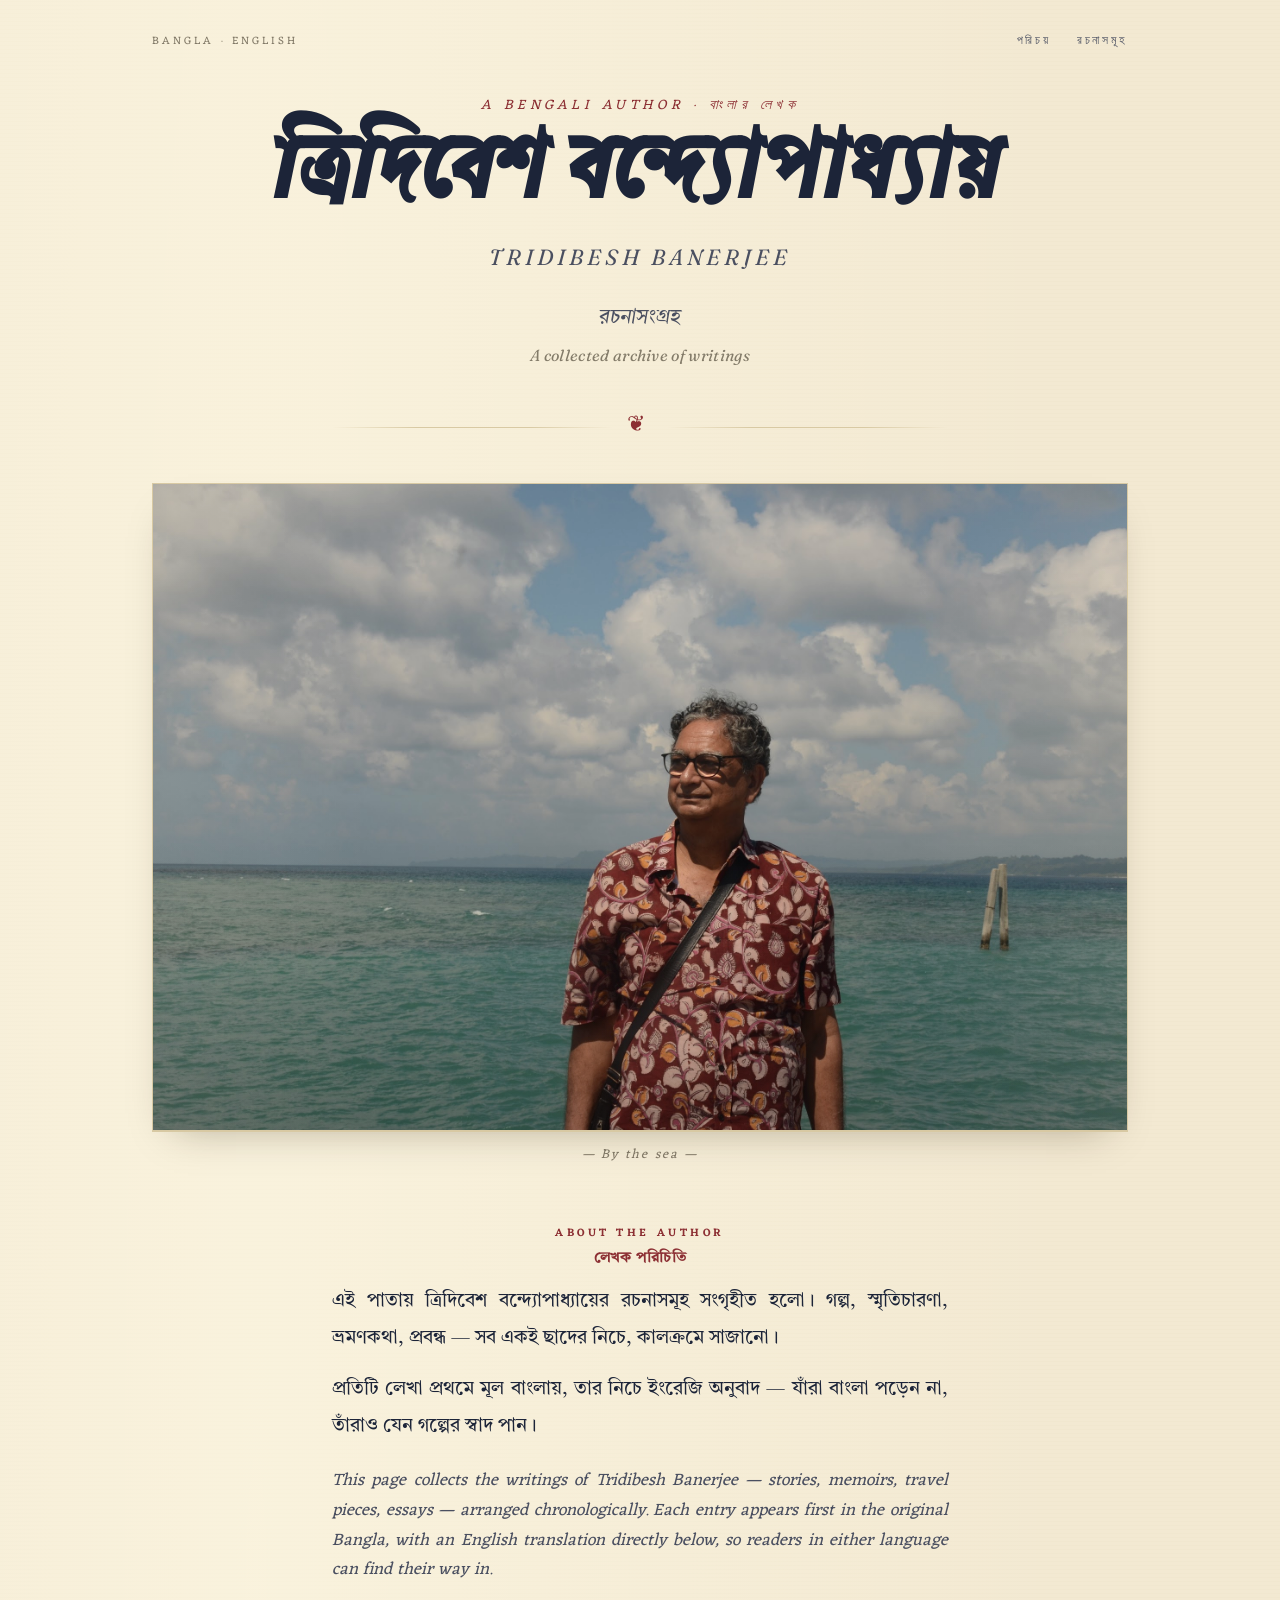
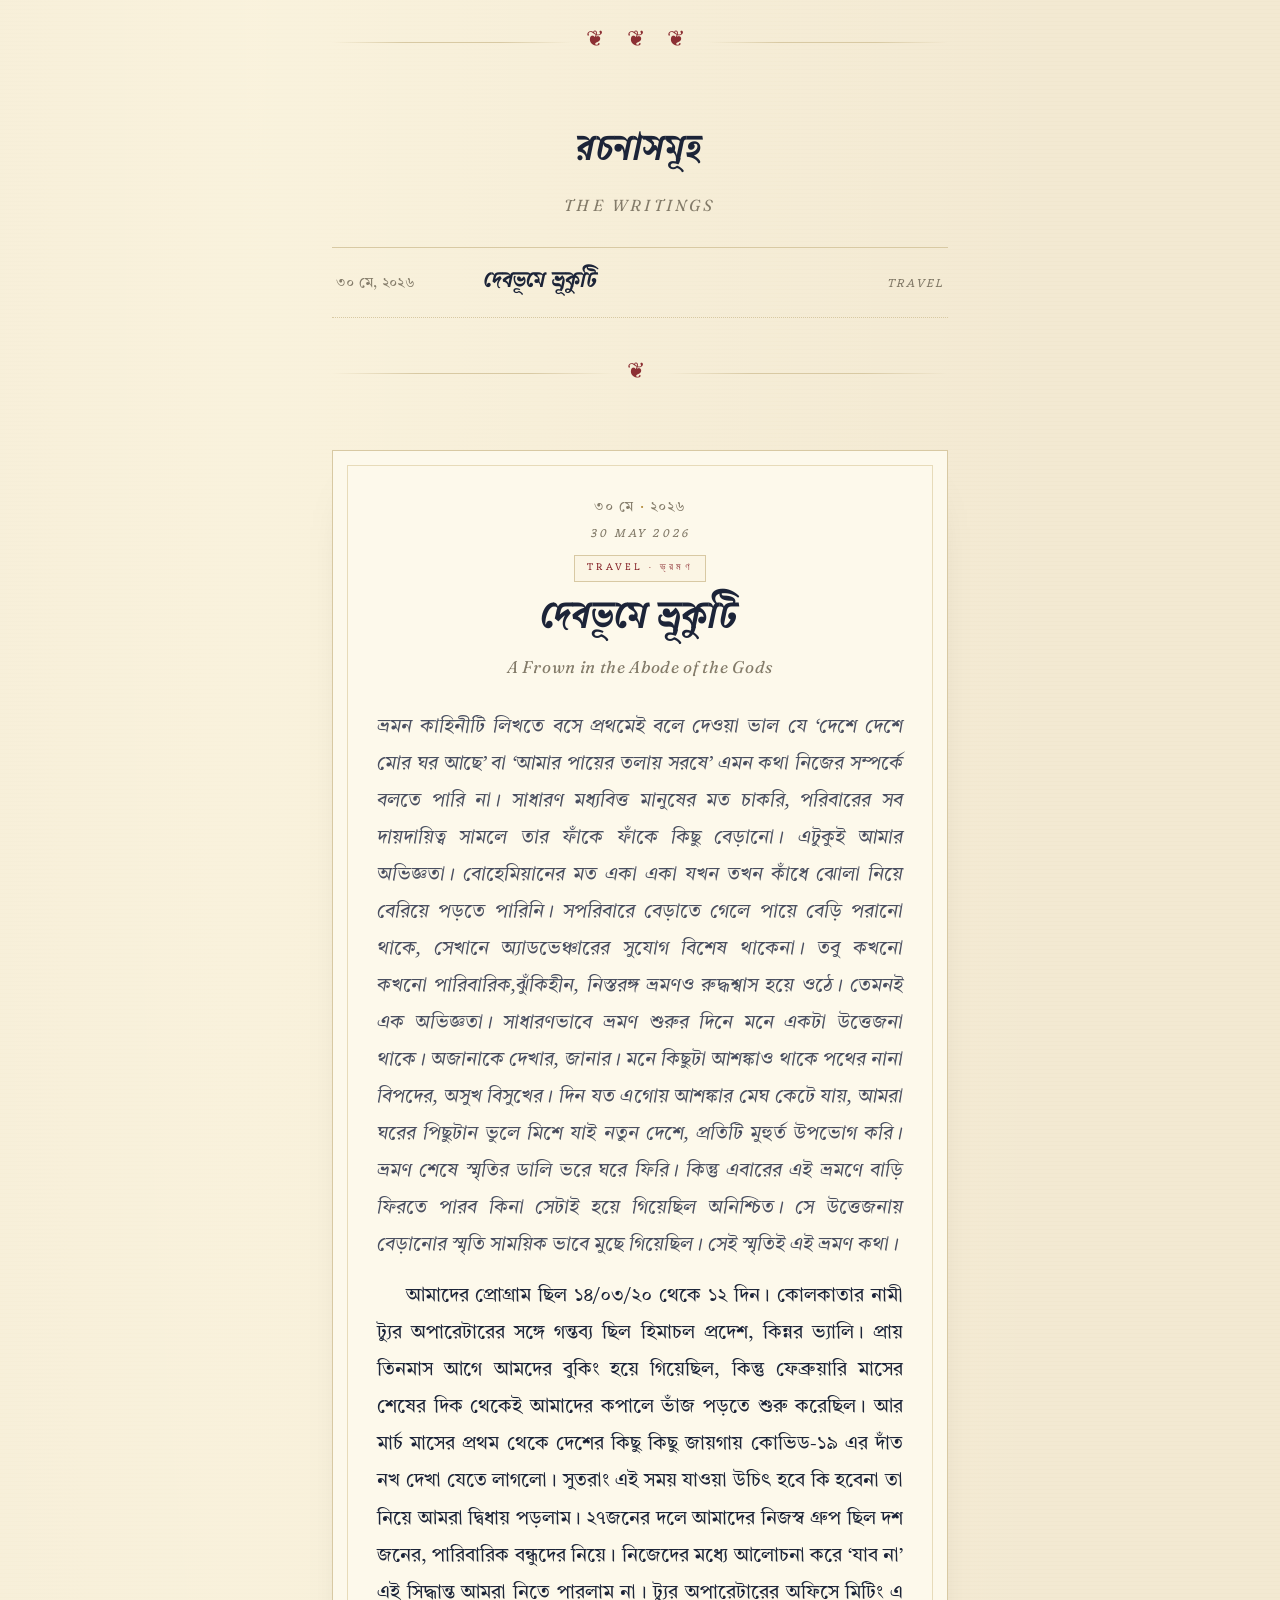
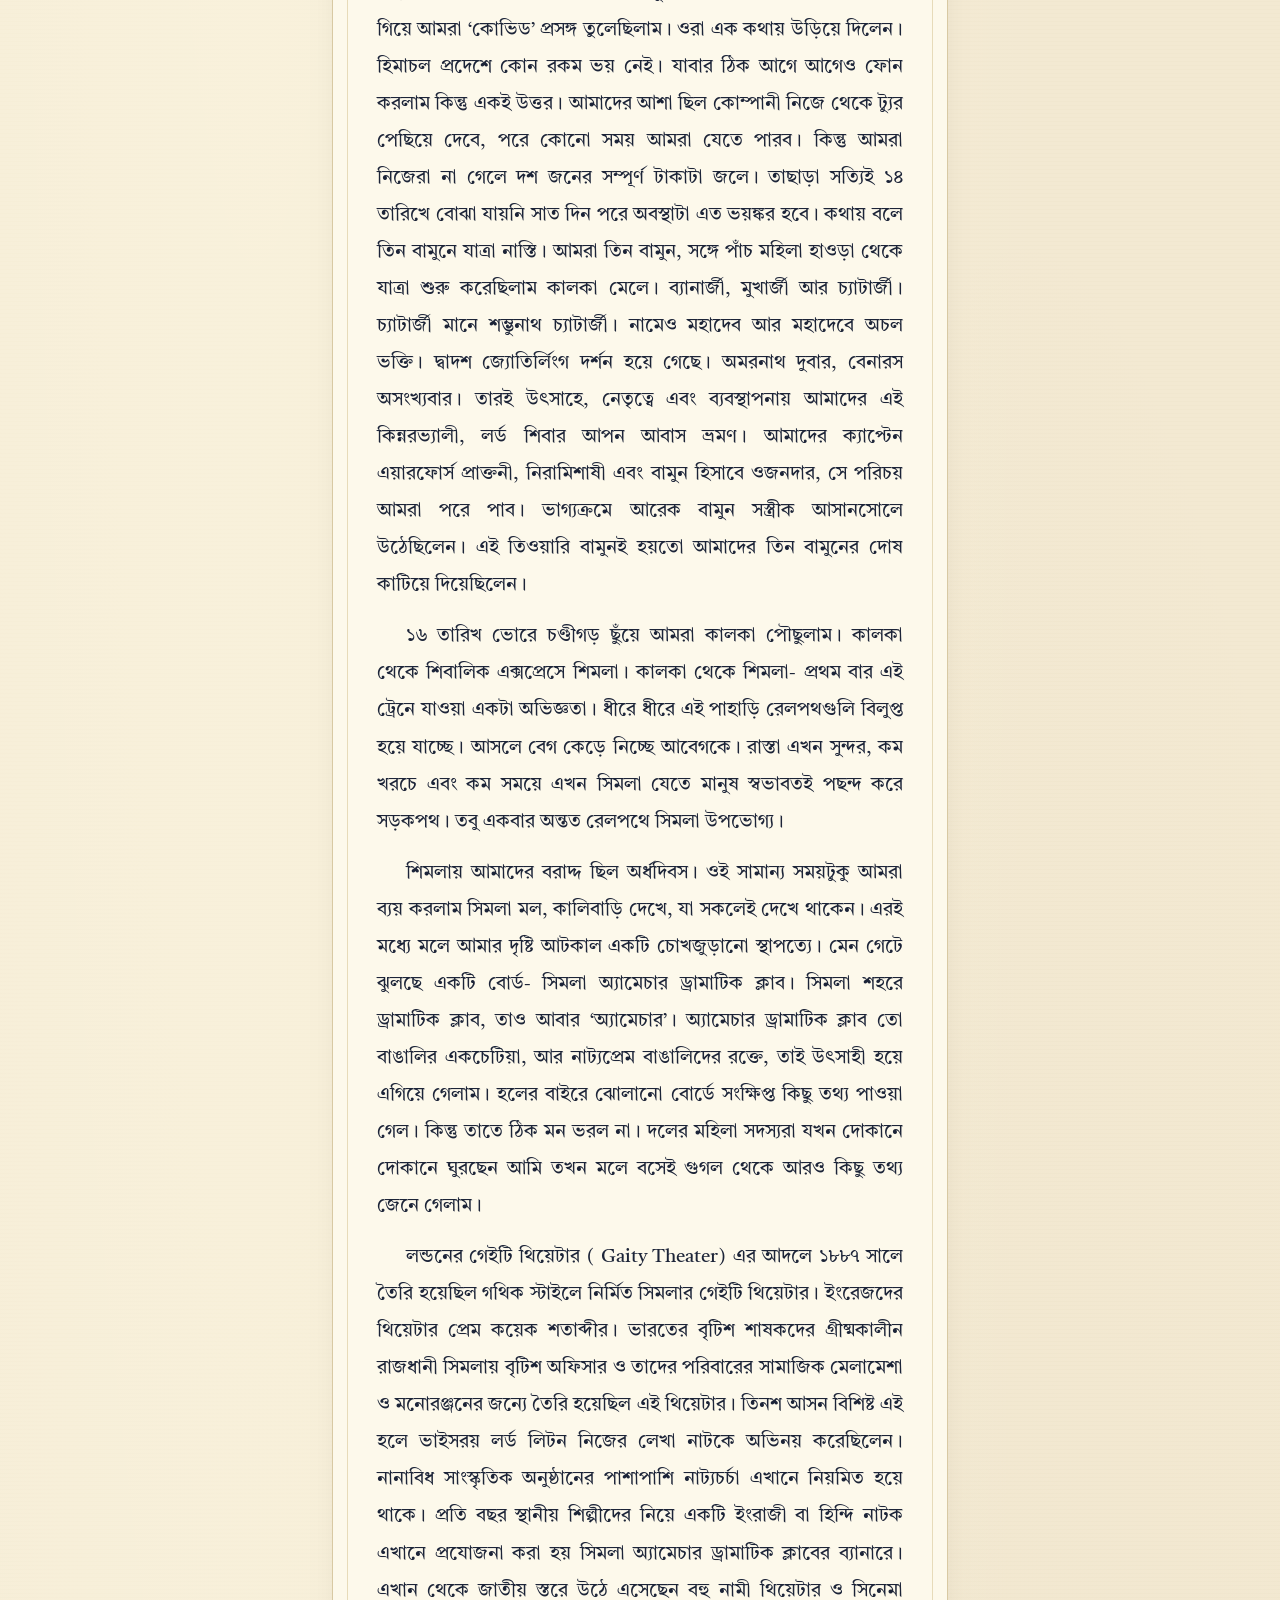
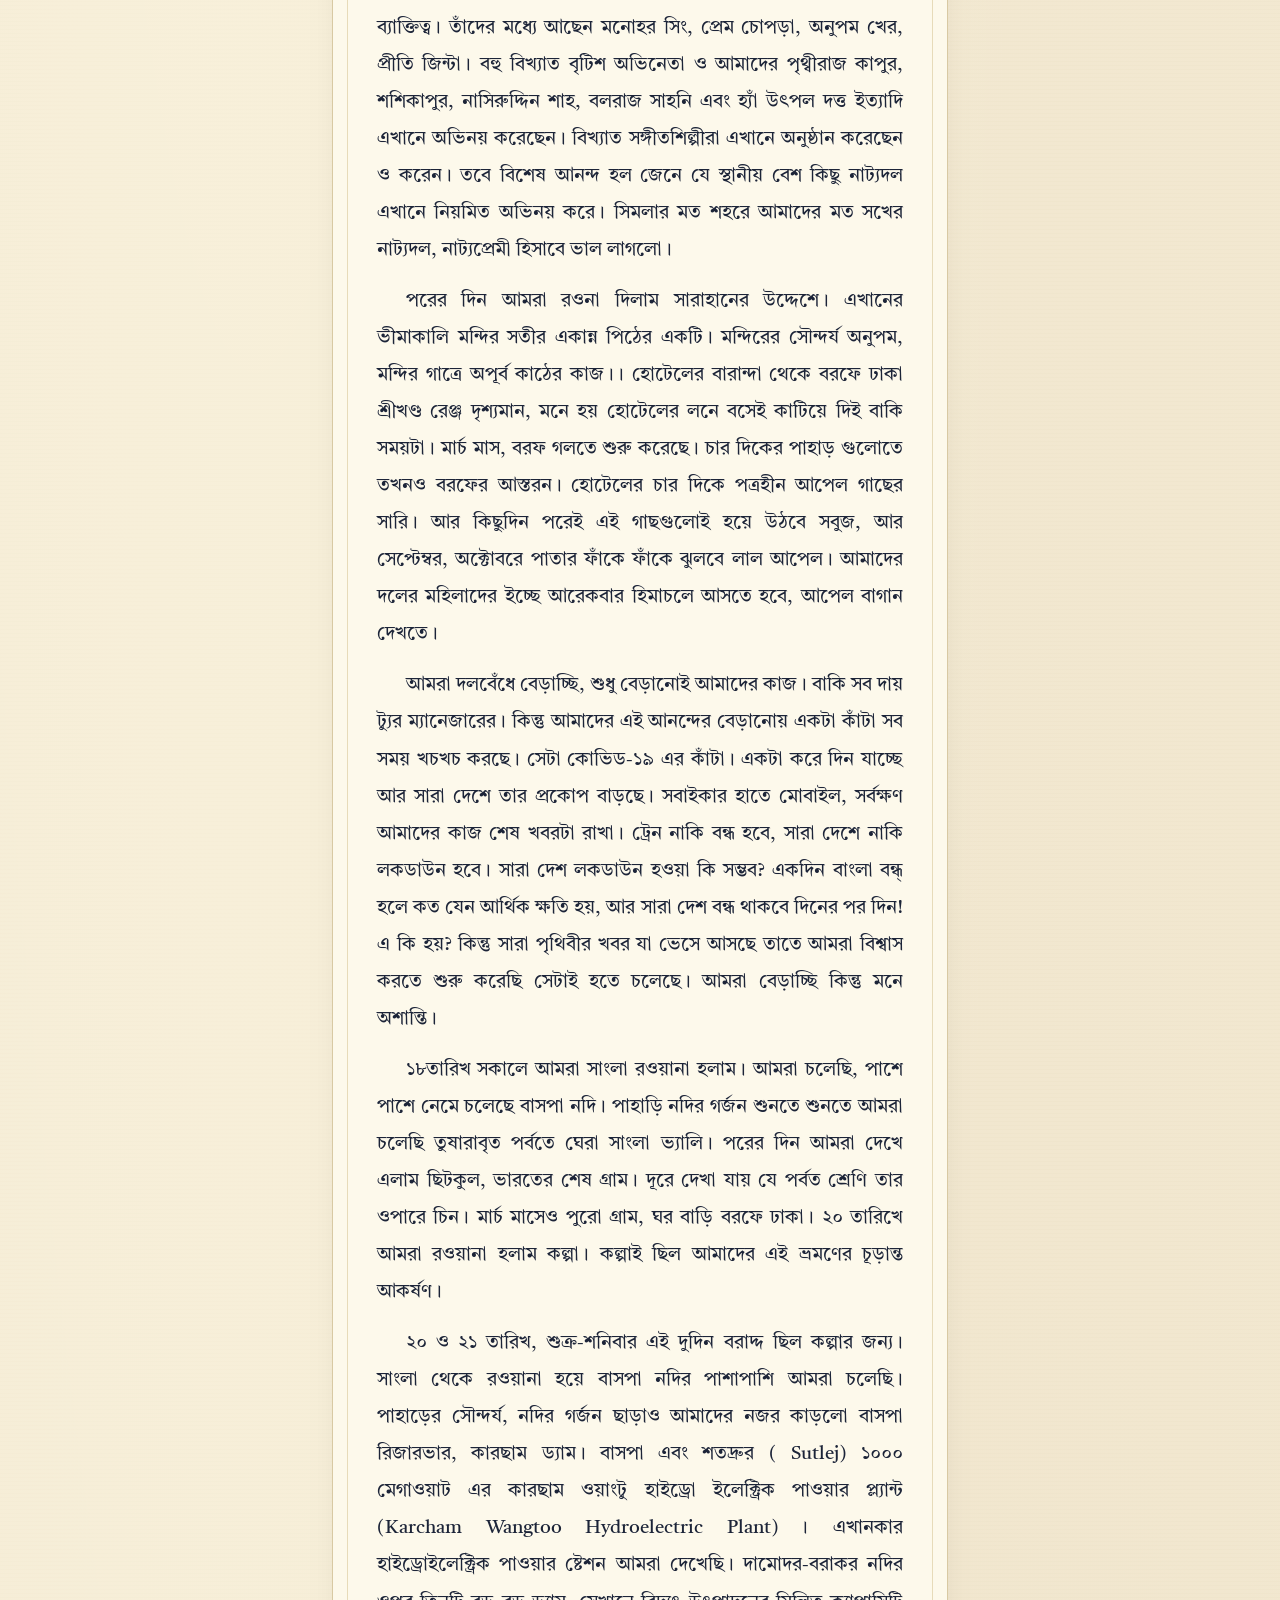
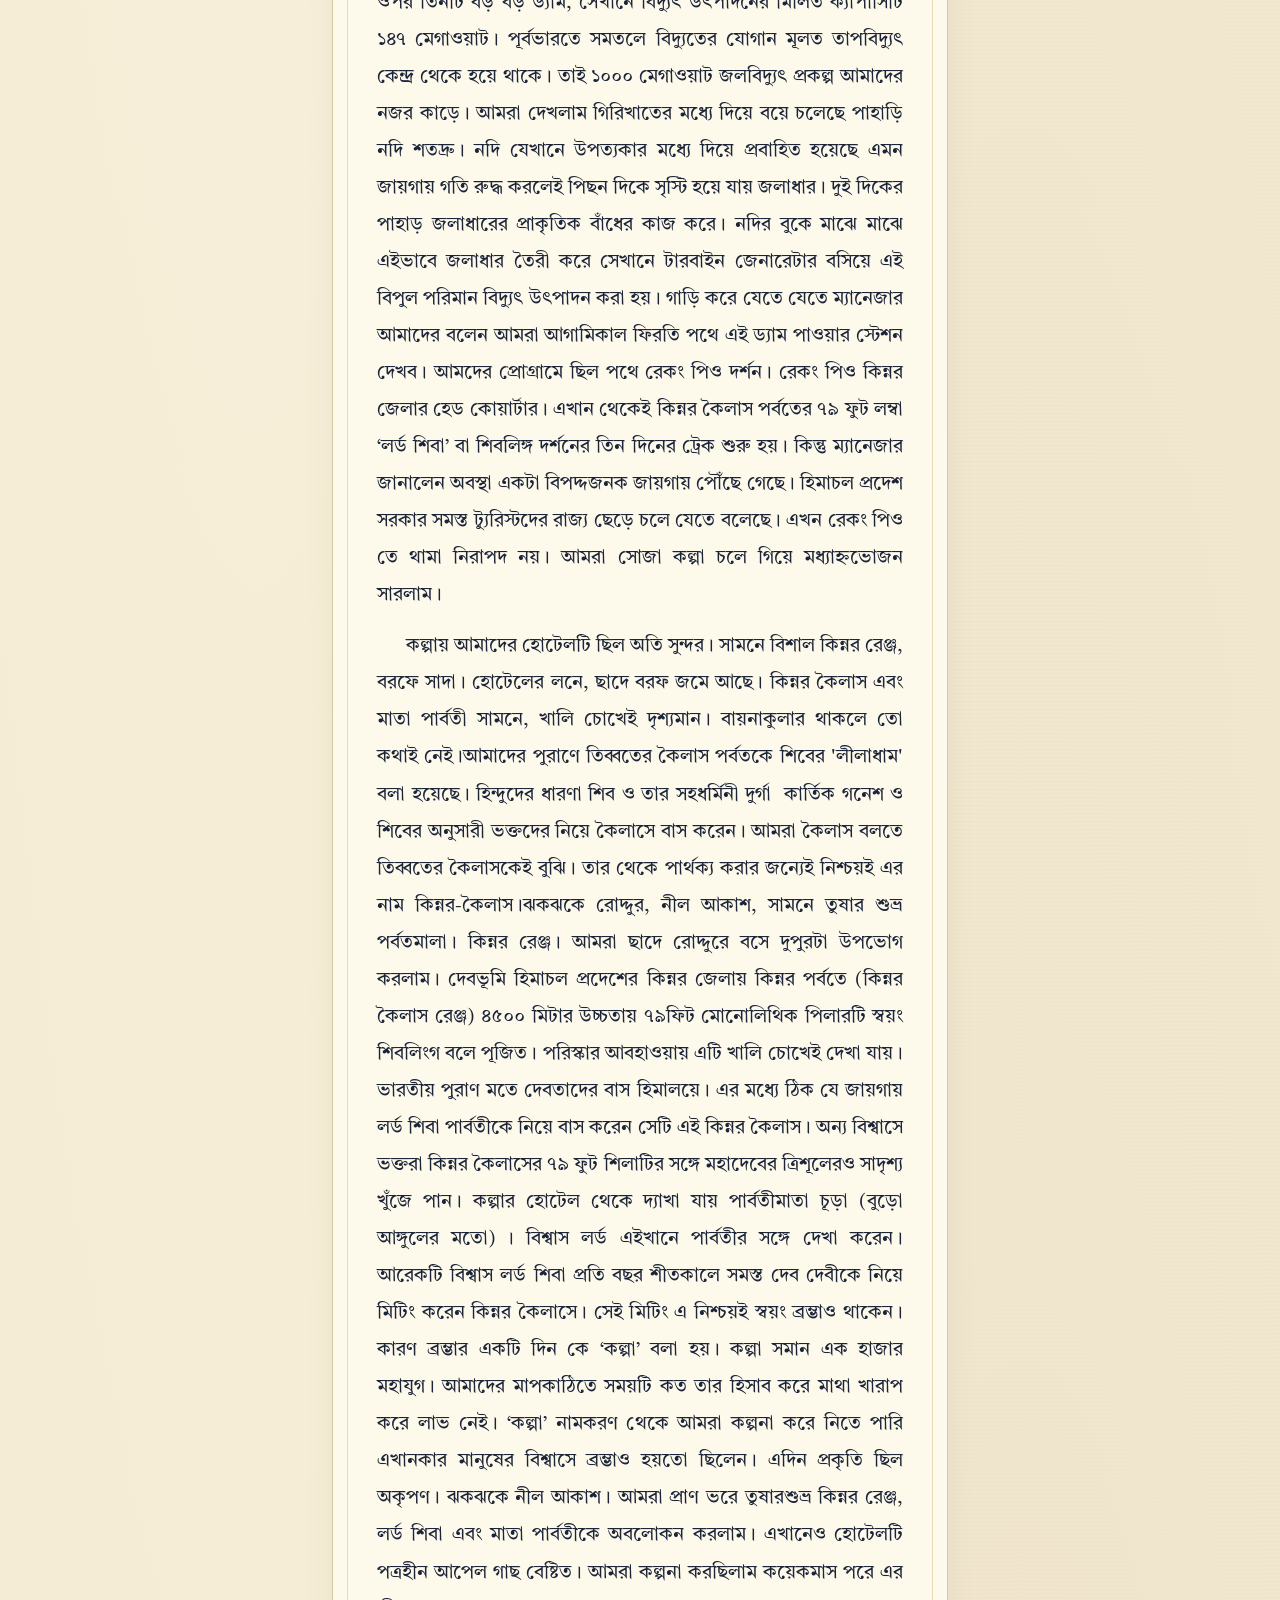
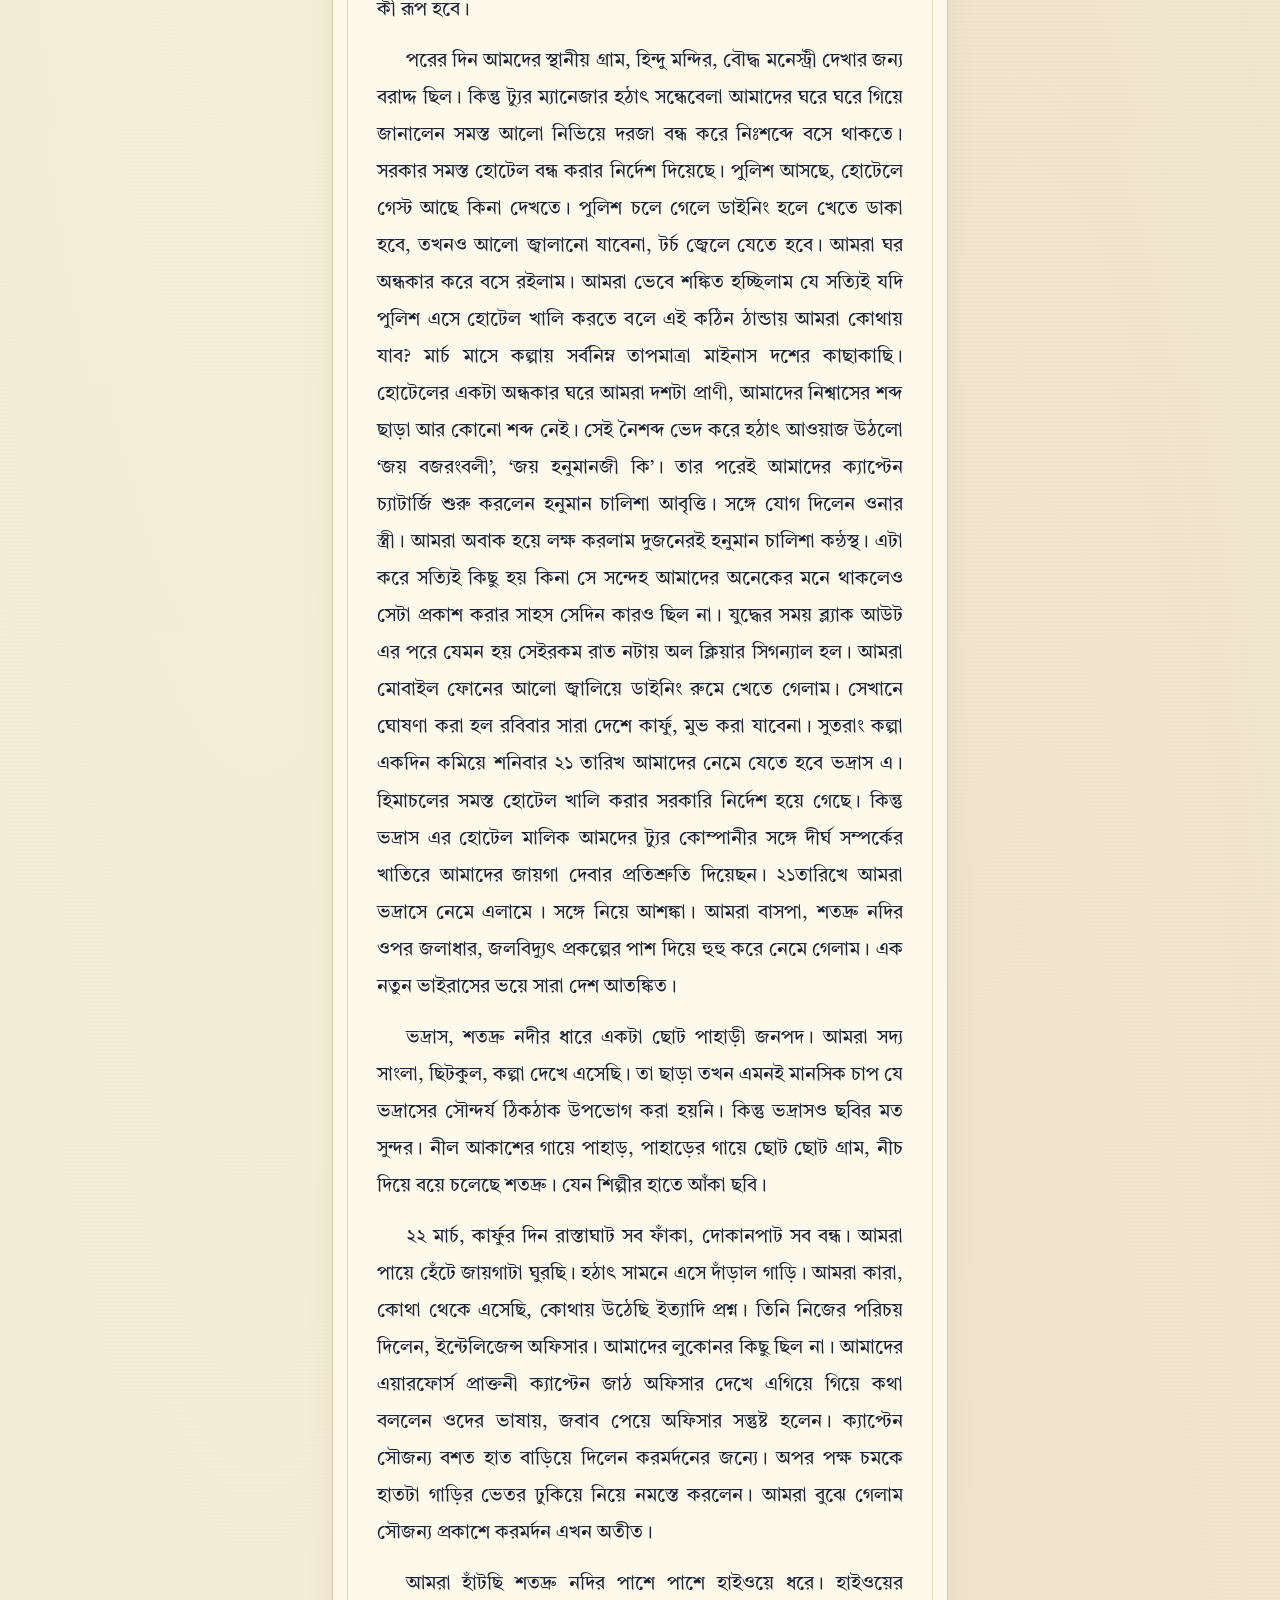
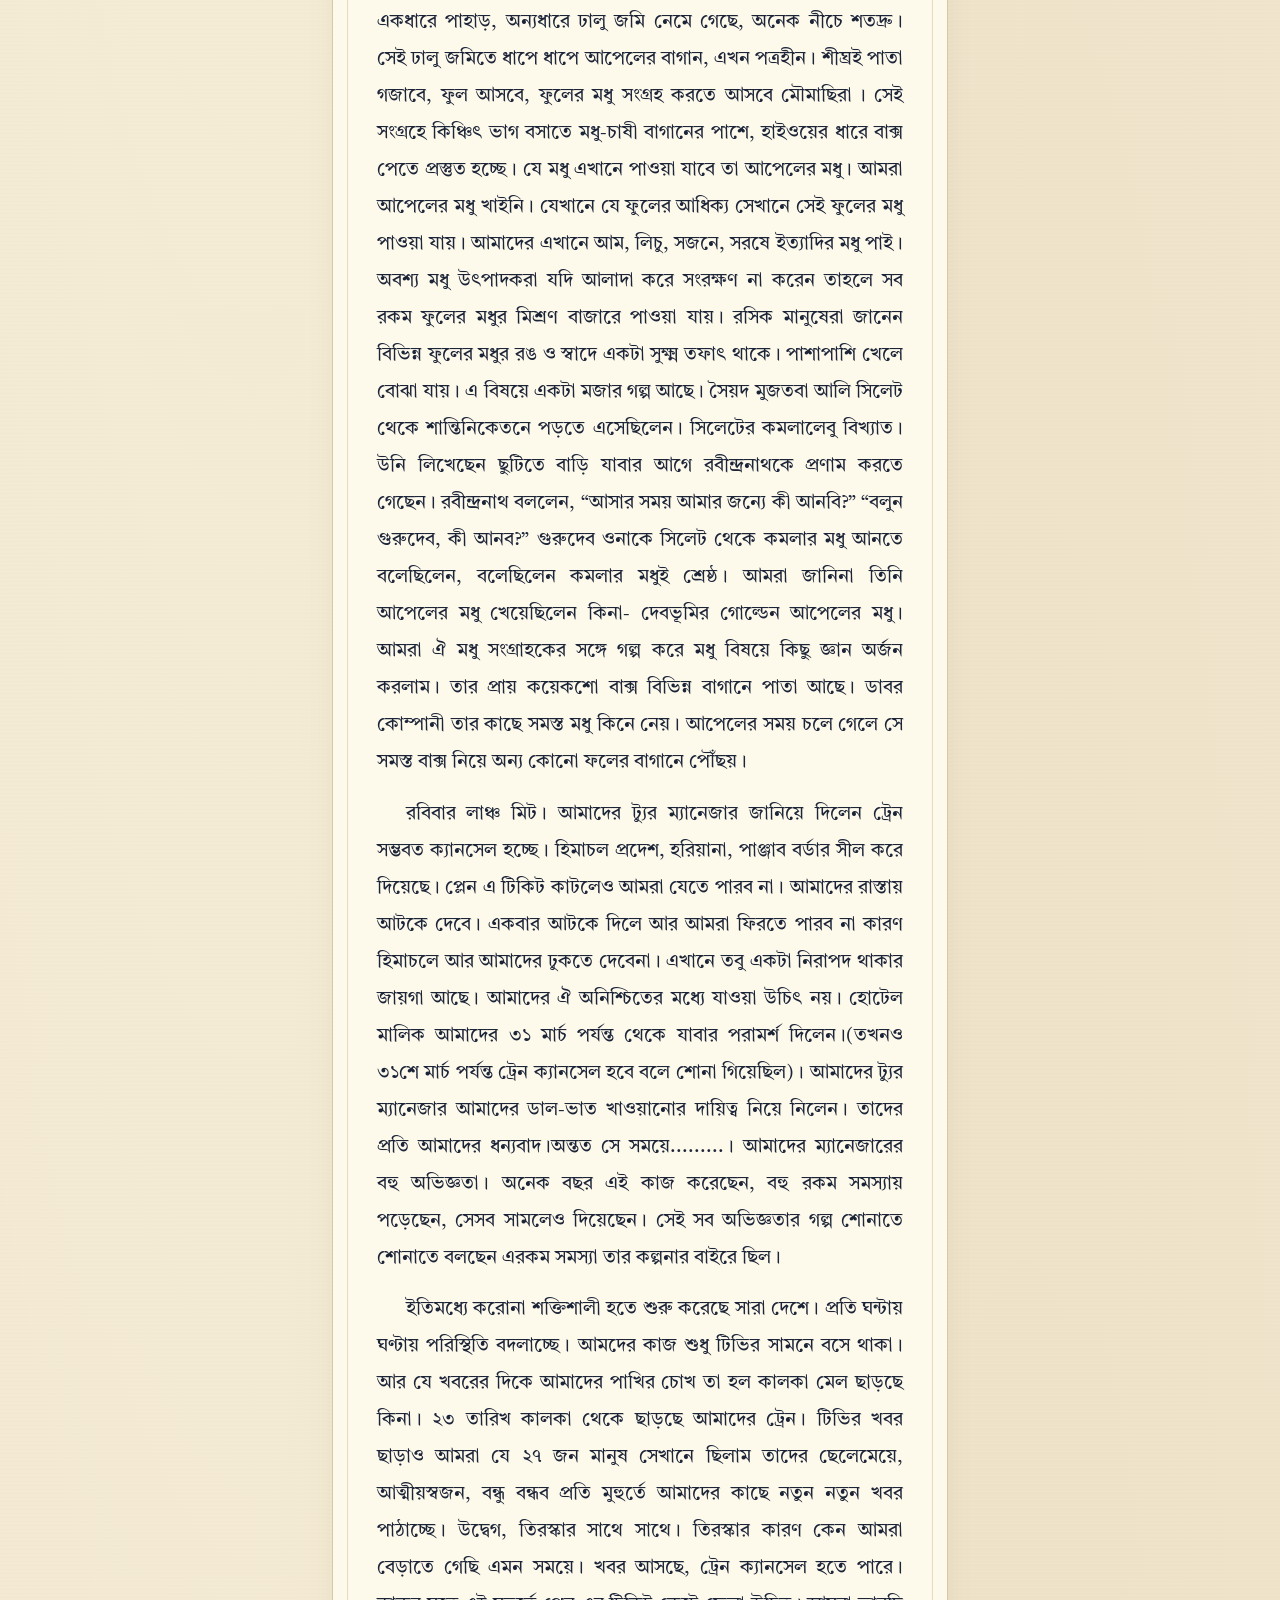
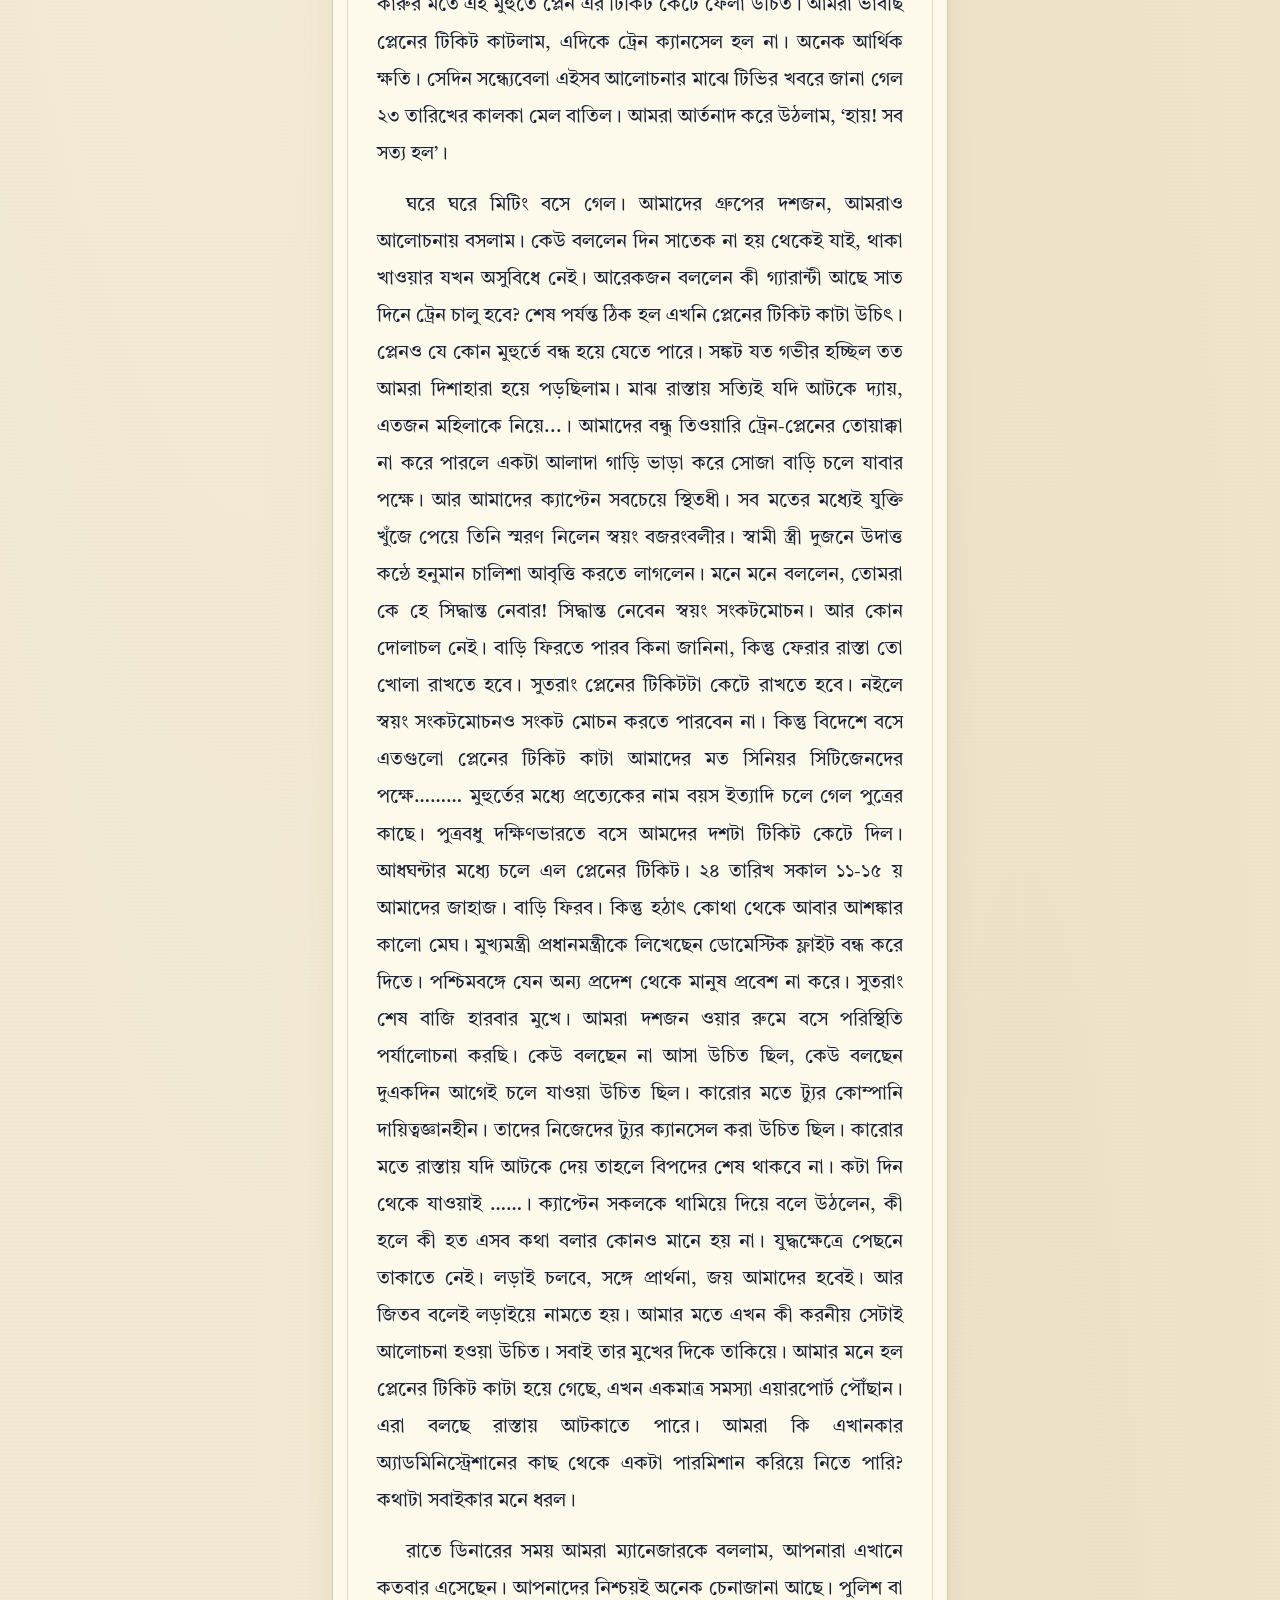
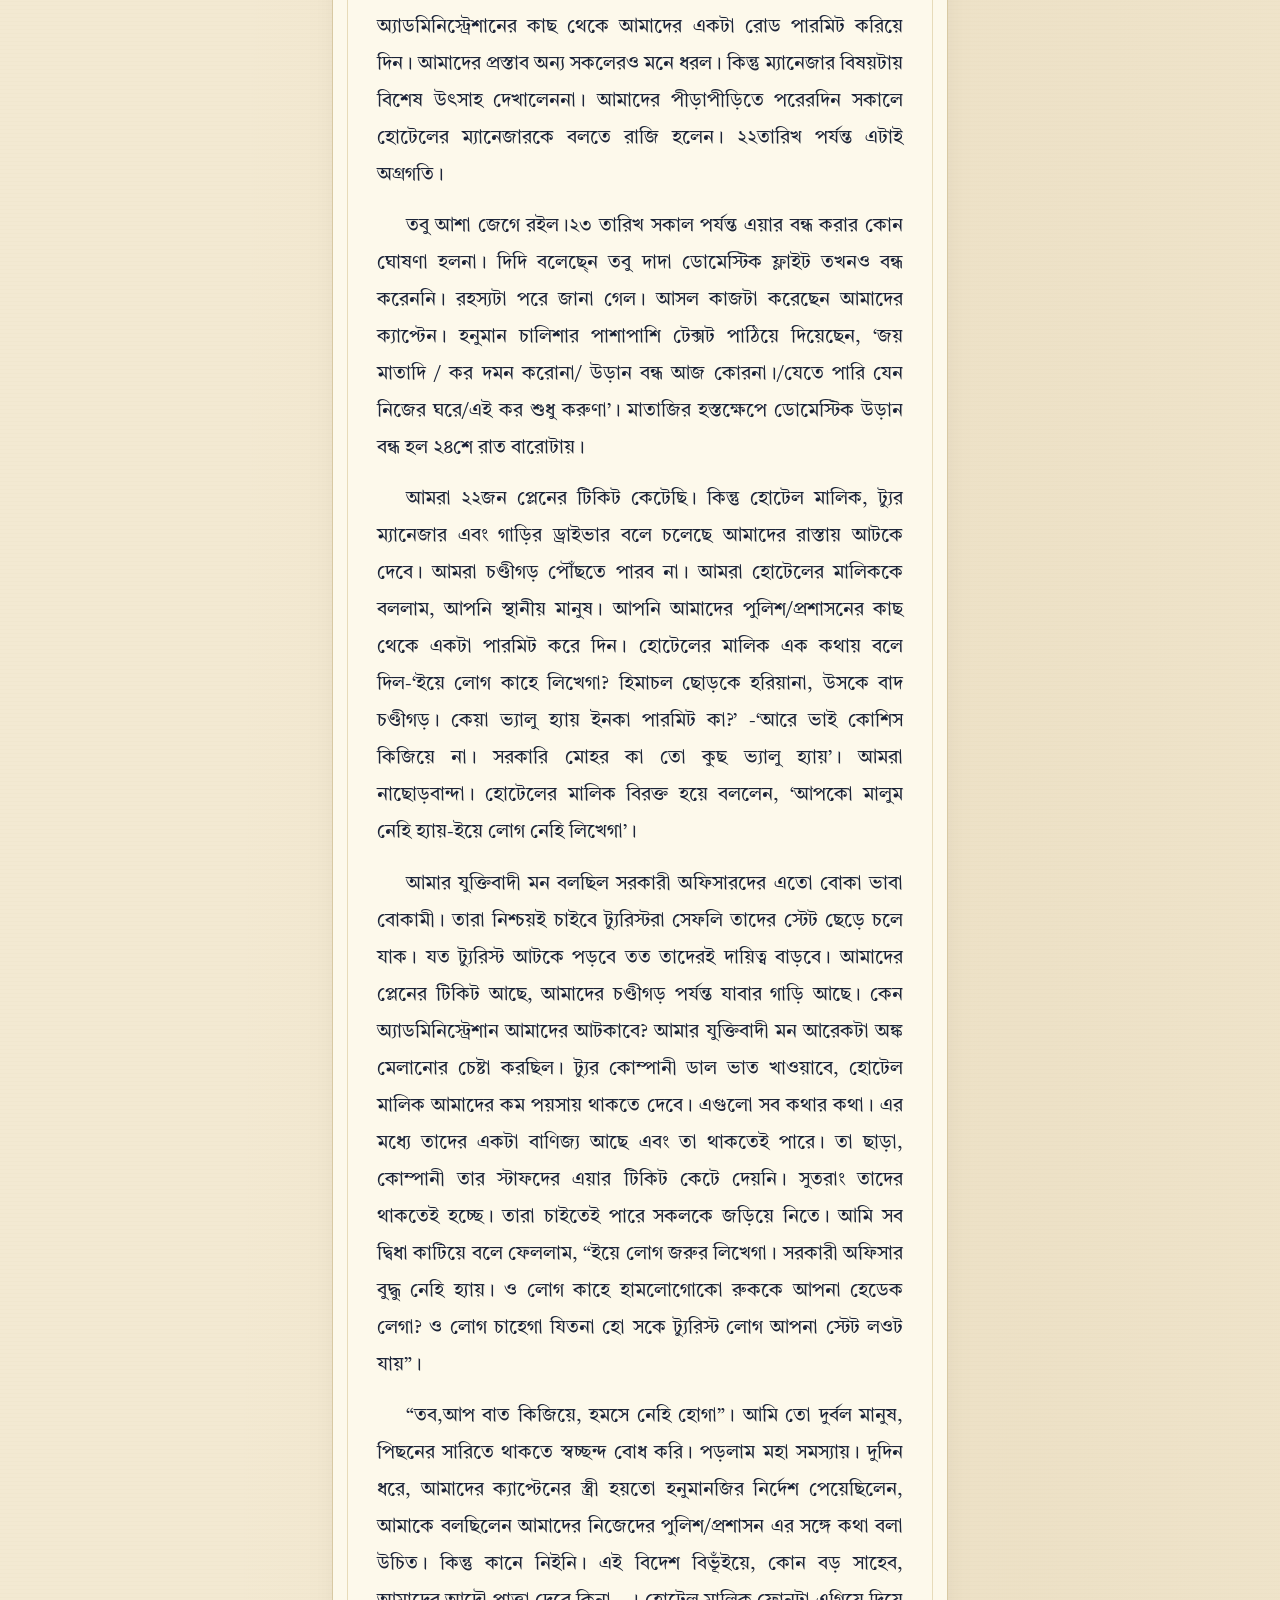
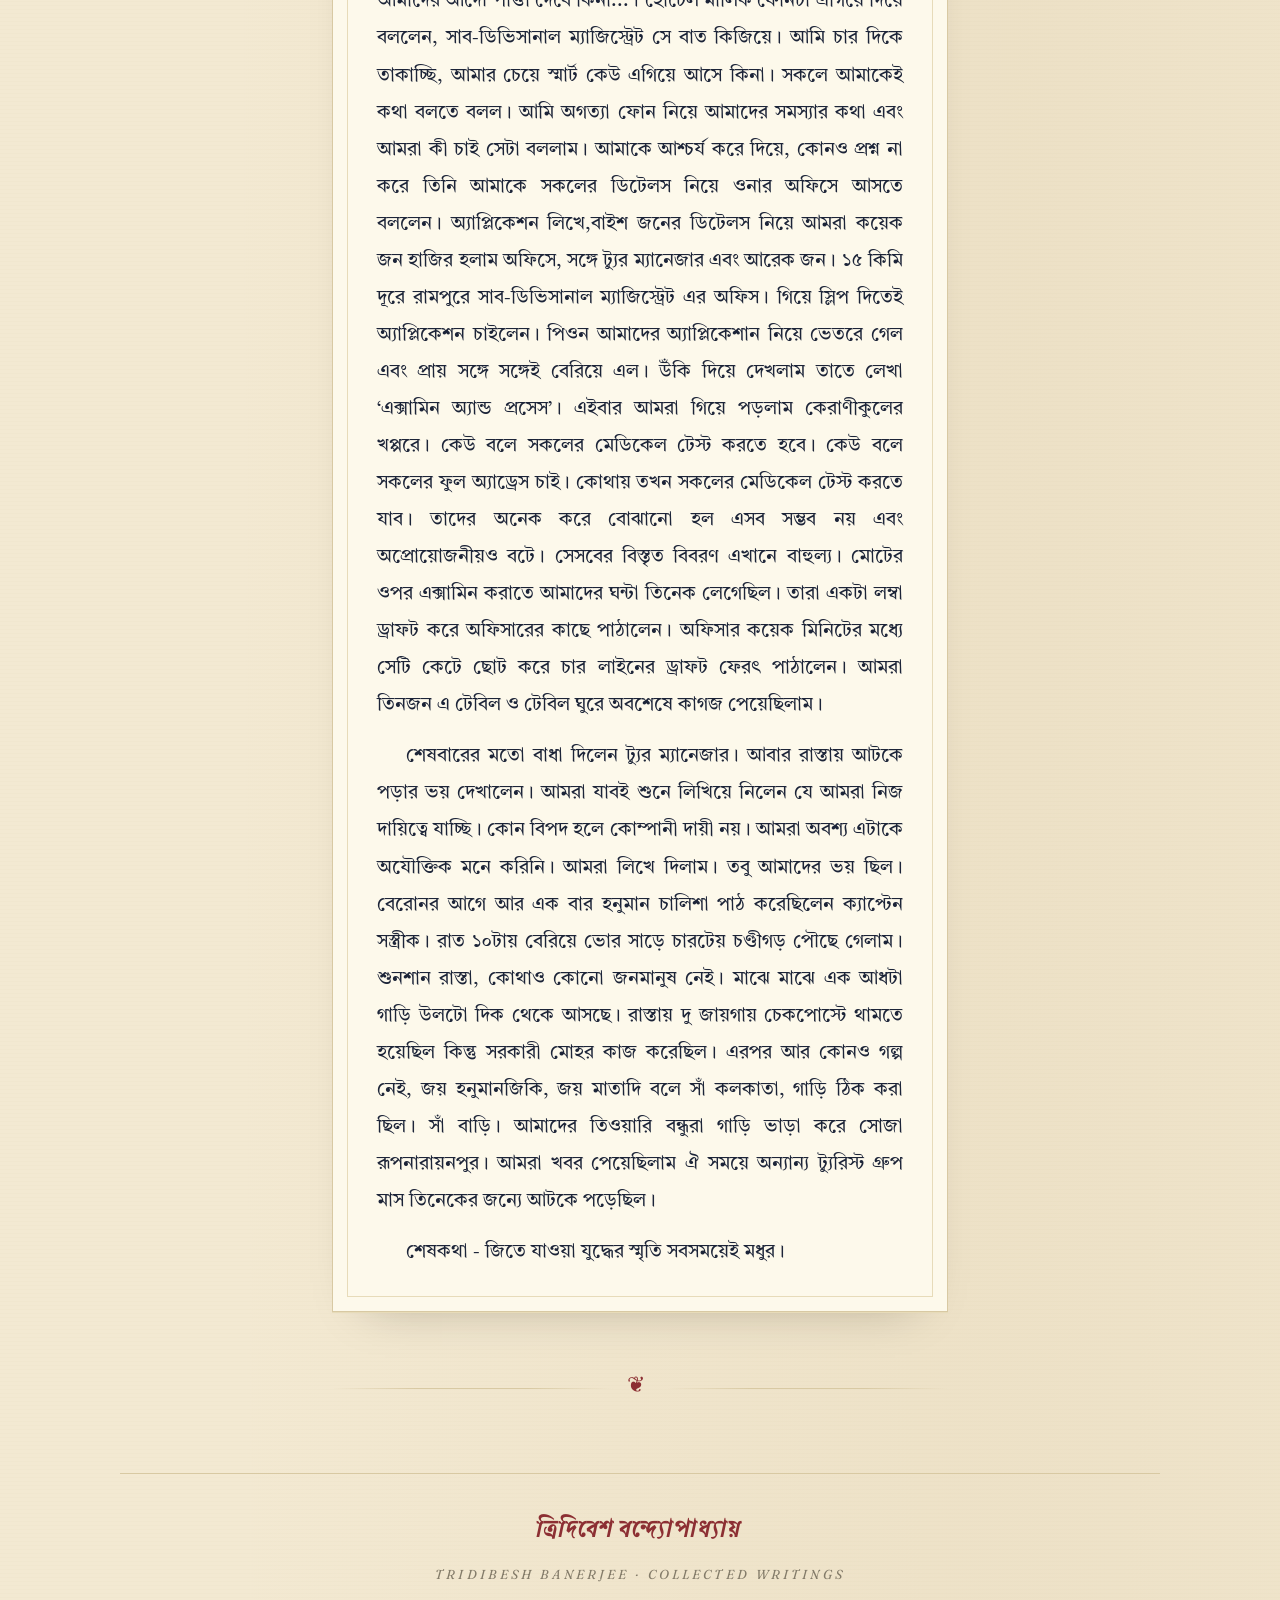
==== index.html @ 9870e6ba "Add Tridibesh Banerjee writings site with first travelogue দেবভূমে ভ্রূকুটি — a Kinnaur Valley trave" ====
<!DOCTYPE html>
<html lang="bn">
<head>
<meta charset="UTF-8">
<meta name="viewport" content="width=device-width, initial-scale=1.0">
<title>ত্রিদিবেশ বন্দ্যোপাধ্যায় · রচনাসংগ্রহ</title>
<meta name="description" content="ত্রিদিবেশ বন্দ্যোপাধ্যায়ের বাংলা রচনাসমূহের সংগ্রহশালা — গল্প, স্মৃতিচারণা, ভ্রমণকথা — মূল বাংলায়, সঙ্গে ইংরেজি অনুবাদ।">
<link rel="preconnect" href="https://fonts.googleapis.com">
<link rel="preconnect" href="https://fonts.gstatic.com" crossorigin>
<link href="https://fonts.googleapis.com/css2?family=Galada&family=Tiro+Bangla:ital@0;1&family=Eczar:wght@400;500;600;700&family=Fraunces:ital,opsz,wght@0,9..144,400;0,9..144,500;0,9..144,600;0,9..144,700;1,9..144,400&display=swap" rel="stylesheet">
<style>
  :root {
    --paper:        #f3e9d2;
    --paper-deep:   #ebdfc1;
    --paper-soft:   #fbf5e4;
    --card:         #fdf9eb;
    --ink:          #1c2438;
    --ink-soft:     #4a4f60;
    --ink-mute:     #837b69;
    --rule:         #d8c9a3;
    --rule-soft:    #e7dbb9;
    --terracotta:   #8c2f33;
    --terra-soft:   #a14246;
    --sea:          #3c6a72;
    --sea-soft:     #5b8b91;
    --gold:         #b18837;

    --bn-display: 'Galada', 'Tiro Bangla', 'Noto Serif Bengali', serif;
    --bn-body:    'Tiro Bangla', 'Noto Serif Bengali', 'Hind Siliguri', serif;
    --en-display: 'Fraunces', 'Eczar', Georgia, serif;
    --en-body:    'Eczar', 'Fraunces', Georgia, serif;

    --measure: 680px;
    --wide:    1040px;
  }

  *, *::before, *::after { box-sizing: border-box; margin: 0; padding: 0; }
  html { scroll-behavior: smooth; }
  body {
    font-family: var(--bn-body);
    color: var(--ink);
    background-color: var(--paper);
    background-image:
      radial-gradient(ellipse at 20% 10%, rgba(255,250,230,0.55), transparent 55%),
      radial-gradient(ellipse at 80% 90%, rgba(180,150,90,0.10), transparent 55%),
      repeating-linear-gradient(0deg, rgba(120,90,40,0.014) 0 1px, transparent 1px 4px);
    line-height: 1.85;
    font-size: 19px;
    -webkit-font-smoothing: antialiased;
    text-rendering: optimizeLegibility;
  }

  a {
    color: var(--terracotta);
    text-decoration: none;
    border-bottom: 1px solid rgba(140,47,51,0.3);
    transition: color .15s ease, border-color .15s ease;
  }
  a:hover { color: var(--terra-soft); border-bottom-color: var(--terra-soft); }

  /* ───────── Top Bar ───────── */
  .topbar {
    max-width: var(--wide);
    margin: 0 auto;
    padding: 22px 32px 0;
    display: flex;
    justify-content: space-between;
    align-items: baseline;
    gap: 24px;
  }
  .topbar .colophon-mark {
    font-family: var(--en-body);
    font-size: 11px;
    letter-spacing: 0.28em;
    text-transform: uppercase;
    color: var(--ink-mute);
  }
  .topbar nav a {
    font-family: var(--en-body);
    font-size: 12px;
    letter-spacing: 0.22em;
    text-transform: uppercase;
    color: var(--ink-soft);
    border-bottom: none;
    margin-left: 22px;
  }
  .topbar nav a:hover { color: var(--terracotta); }

  /* ───────── Masthead ───────── */
  .masthead {
    max-width: var(--wide);
    margin: 36px auto 0;
    padding: 0 32px;
    text-align: center;
  }
  .masthead .pre-name {
    font-family: var(--en-body);
    font-style: italic;
    font-size: 14px;
    letter-spacing: 0.32em;
    text-transform: uppercase;
    color: var(--terracotta);
    margin-bottom: 14px;
  }
  .name-bn {
    font-family: var(--bn-display);
    font-size: clamp(46px, 7vw, 88px);
    color: var(--ink);
    line-height: 1.05;
    letter-spacing: 0.005em;
  }
  .name-en {
    font-family: var(--en-display);
    font-weight: 400;
    font-style: italic;
    font-size: clamp(18px, 2vw, 22px);
    color: var(--ink-soft);
    margin-top: 12px;
    letter-spacing: 0.18em;
    text-transform: uppercase;
  }
  .tagline {
    margin-top: 22px;
    font-family: var(--bn-body);
    font-style: italic;
    font-size: 20px;
    color: var(--ink-soft);
  }
  .tagline .en {
    display: block;
    margin-top: 4px;
    font-family: var(--en-display);
    font-style: italic;
    font-size: 16px;
    color: var(--ink-mute);
    letter-spacing: 0.02em;
  }

  /* ───────── Decorative rule ───────── */
  .flourish {
    display: flex;
    align-items: center;
    justify-content: center;
    max-width: var(--measure);
    margin: 36px auto;
    padding: 0 32px;
    gap: 14px;
    color: var(--gold);
  }
  .flourish::before, .flourish::after {
    content: "";
    flex: 1;
    height: 1px;
    background: linear-gradient(to right, transparent, var(--rule) 30%, var(--rule) 70%, transparent);
  }
  .flourish .glyph {
    font-family: var(--bn-display);
    color: var(--terracotta);
    font-size: 22px;
    transform: translateY(-1px);
    letter-spacing: 0.4em;
  }

  /* ───────── Portrait Banner ───────── */
  .portrait {
    max-width: var(--wide);
    margin: 28px auto 0;
    padding: 0 32px;
  }
  .portrait-frame {
    position: relative;
    overflow: hidden;
    border: 1px solid var(--rule);
    box-shadow:
      0 1px 0 var(--rule),
      0 18px 40px -22px rgba(40, 30, 10, 0.35);
  }
  .portrait-frame img {
    display: block;
    width: 100%;
    height: auto;
    filter: saturate(0.92) contrast(1.02);
  }
  .portrait-frame::after {
    content: "";
    position: absolute; inset: 0;
    pointer-events: none;
    background:
      linear-gradient(to bottom, rgba(20,20,30,0) 55%, rgba(20,20,30,0.18) 100%),
      linear-gradient(to right, rgba(243,233,210,0.12), transparent 22%, transparent 78%, rgba(243,233,210,0.12));
  }
  .portrait-caption {
    font-family: var(--en-body);
    font-style: italic;
    font-size: 13px;
    letter-spacing: 0.16em;
    color: var(--ink-mute);
    text-align: center;
    margin-top: 12px;
  }

  /* ───────── About ───────── */
  .about {
    max-width: var(--measure);
    margin: 56px auto 0;
    padding: 0 32px;
  }
  .section-label {
    display: block;
    text-align: center;
    font-family: var(--en-body);
    font-size: 11px;
    font-weight: 600;
    letter-spacing: 0.32em;
    text-transform: uppercase;
    color: var(--terracotta);
    margin-bottom: 10px;
  }
  .section-label .bn {
    font-family: var(--bn-body);
    text-transform: none;
    letter-spacing: 0.04em;
    font-size: 15px;
    color: var(--terracotta);
    display: block;
    margin-top: 2px;
  }
  .about-text {
    text-align: justify;
    hyphens: auto;
    -webkit-hyphens: auto;
    font-family: var(--bn-body);
    font-size: 19px;
    line-height: 1.95;
    color: var(--ink);
  }
  .about-text p + p { margin-top: 14px; }
  .about-text-en {
    margin-top: 22px;
    text-align: justify;
    font-family: var(--en-body);
    font-size: 17px;
    line-height: 1.75;
    color: var(--ink-soft);
    font-style: italic;
  }

  /* ───────── Archive index ───────── */
  .archive-index {
    max-width: var(--measure);
    margin: 56px auto 0;
    padding: 0 32px;
  }
  .archive-index h2 {
    font-family: var(--bn-display);
    font-weight: 400;
    font-size: 36px;
    color: var(--ink);
    text-align: center;
    margin-bottom: 6px;
  }
  .archive-index .h2-en {
    text-align: center;
    font-family: var(--en-display);
    font-style: italic;
    font-size: 16px;
    letter-spacing: 0.2em;
    text-transform: uppercase;
    color: var(--ink-mute);
    margin-bottom: 26px;
  }
  .index-list {
    list-style: none;
    border-top: 1px solid var(--rule);
  }
  .index-list li {
    border-bottom: 1px dotted var(--rule);
  }
  .index-list a {
    display: grid;
    grid-template-columns: 130px 1fr auto;
    gap: 18px;
    align-items: baseline;
    padding: 14px 4px;
    color: var(--ink);
    border-bottom: none;
  }
  .index-list a:hover { background: rgba(255,250,230,0.55); color: var(--terracotta); }
  .index-list .ix-date {
    font-family: var(--bn-body);
    font-size: 14px;
    color: var(--ink-mute);
    letter-spacing: 0.02em;
  }
  .index-list .ix-title {
    font-family: var(--bn-display);
    font-size: 22px;
  }
  .index-list .ix-kind {
    font-family: var(--en-body);
    font-style: italic;
    font-size: 12px;
    letter-spacing: 0.18em;
    text-transform: uppercase;
    color: var(--ink-mute);
  }

  /* ───────── Writings ───────── */
  .writings {
    max-width: var(--measure);
    margin: 56px auto 0;
    padding: 0 32px;
  }

  .writing {
    background: var(--card);
    border: 1px solid var(--rule);
    padding: 44px 44px 40px;
    margin-bottom: 56px;
    box-shadow:
      0 1px 0 var(--rule-soft),
      0 24px 48px -36px rgba(30, 20, 5, 0.35);
    scroll-margin-top: 24px;
    position: relative;
  }
  .writing::before {
    content: "";
    position: absolute;
    top: 14px; left: 14px; right: 14px; bottom: 14px;
    border: 1px solid var(--rule-soft);
    pointer-events: none;
  }
  .writing > * { position: relative; }

  .writing-head { text-align: center; margin-bottom: 26px; }
  .writing-date {
    font-family: var(--bn-body);
    font-size: 14px;
    letter-spacing: 0.06em;
    color: var(--ink-mute);
  }
  .writing-date .sep { color: var(--gold); margin: 0 6px; }
  .writing-date-en {
    font-family: var(--en-body);
    font-style: italic;
    font-size: 12px;
    letter-spacing: 0.22em;
    text-transform: uppercase;
    color: var(--ink-mute);
    margin-top: 2px;
  }
  .writing-kind {
    display: inline-block;
    font-family: var(--en-body);
    font-size: 10px;
    letter-spacing: 0.32em;
    text-transform: uppercase;
    color: var(--terracotta);
    margin-top: 10px;
    padding: 3px 12px;
    border: 1px solid var(--rule);
    background: var(--paper-soft);
  }
  .writing-title {
    margin-top: 14px;
    font-family: var(--bn-display);
    font-weight: 400;
    font-size: clamp(28px, 4vw, 38px);
    color: var(--ink);
    line-height: 1.2;
  }
  .writing-title-en {
    margin-top: 8px;
    font-family: var(--en-display);
    font-style: italic;
    font-size: 17px;
    color: var(--ink-mute);
    letter-spacing: 0.04em;
  }

  .prose-bn {
    font-family: var(--bn-body);
    font-size: 19px;
    line-height: 1.95;
    color: var(--ink);
    text-align: justify;
    hyphens: auto;
    -webkit-hyphens: auto;
  }
  .prose-bn p + p { margin-top: 14px; text-indent: 1.5em; }
  .prose-bn p.lead { font-style: italic; color: var(--ink-soft); }
  .prose-bn blockquote {
    margin: 18px 2em;
    padding-left: 16px;
    border-left: 2px solid var(--gold);
    font-style: italic;
    color: var(--ink-soft);
  }

  .translation-divider {
    display: flex;
    align-items: center;
    justify-content: center;
    margin: 38px 0 30px;
    gap: 14px;
  }
  .translation-divider::before,
  .translation-divider::after {
    content: "";
    flex: 1;
    height: 1px;
    background: linear-gradient(to right, transparent, var(--rule) 20%, var(--rule) 80%, transparent);
  }
  .translation-divider .label {
    font-family: var(--en-body);
    font-style: italic;
    font-size: 11px;
    letter-spacing: 0.36em;
    text-transform: uppercase;
    color: var(--sea);
    white-space: nowrap;
  }
  .translation-divider .label .bn {
    font-family: var(--bn-body);
    font-style: normal;
    text-transform: none;
    letter-spacing: 0.02em;
    font-size: 13px;
    color: var(--sea);
    margin-right: 12px;
  }

  .prose-en {
    font-family: var(--en-body);
    font-size: 17px;
    line-height: 1.78;
    color: var(--ink-soft);
    text-align: justify;
    hyphens: auto;
    -webkit-hyphens: auto;
  }
  .prose-en p + p { margin-top: 14px; text-indent: 1.5em; }
  .prose-en .translator {
    display: block;
    margin-top: 18px;
    font-style: italic;
    font-size: 13px;
    letter-spacing: 0.16em;
    color: var(--ink-mute);
    text-align: right;
    text-indent: 0;
  }

  /* ───────── Footer ───────── */
  footer {
    max-width: var(--wide);
    margin: 64px auto 0;
    padding: 36px 32px 48px;
    text-align: center;
    border-top: 1px solid var(--rule);
  }
  footer .mark {
    font-family: var(--bn-display);
    color: var(--terracotta);
    font-size: 24px;
    letter-spacing: 0.04em;
  }
  footer .mark-en {
    font-family: var(--en-display);
    font-style: italic;
    color: var(--ink-mute);
    font-size: 13px;
    letter-spacing: 0.24em;
    text-transform: uppercase;
    margin-top: 8px;
  }
  footer .note {
    margin-top: 14px;
    font-family: var(--en-body);
    font-size: 12px;
    letter-spacing: 0.16em;
    color: var(--ink-mute);
  }

  /* ───────── Responsive ───────── */
  @media (max-width: 720px) {
    body { font-size: 18px; }
    .topbar { padding: 18px 22px 0; flex-wrap: wrap; gap: 10px; }
    .masthead { padding: 0 22px; }
    .portrait { padding: 0 22px; }
    .about, .archive-index, .writings { padding: 0 22px; }
    .writing { padding: 28px 22px 26px; }
    .writing::before { top: 10px; left: 10px; right: 10px; bottom: 10px; }
    .prose-bn { font-size: 18px; line-height: 1.9; }
    .prose-bn p + p, .prose-en p + p { text-indent: 1.2em; }
    .index-list a { grid-template-columns: 1fr; gap: 4px; padding: 12px 4px; }
    .index-list .ix-date, .index-list .ix-kind { font-size: 12px; }
    .index-list .ix-title { font-size: 19px; }
    .translation-divider .label { font-size: 10px; letter-spacing: 0.28em; }
  }

  @media print {
    body { background: white; }
    .topbar, .portrait, .archive-index, footer { display: none; }
    .writing { border: none; box-shadow: none; padding: 0; margin-bottom: 32px; break-inside: avoid; }
    .writing::before { display: none; }
  }
</style>
</head>
<body>

<div class="topbar">
  <div class="colophon-mark">Bangla &middot; English</div>
  <nav>
    <a href="#about">পরিচয়</a>
    <a href="#archive">রচনাসমূহ</a>
  </nav>
</div>

<header class="masthead">
  <div class="pre-name">A Bengali Author &middot; বাংলার লেখক</div>
  <h1 class="name-bn">ত্রিদিবেশ বন্দ্যোপাধ্যায়</h1>
  <div class="name-en">Tridibesh Banerjee</div>
  <div class="tagline">
    রচনাসংগ্রহ
    <span class="en">A collected archive of writings</span>
  </div>
</header>

<div class="flourish"><span class="glyph">❦</span></div>

<section class="portrait" aria-label="Portrait">
  <div class="portrait-frame">
    <img src="Tridibesh1.jpg" alt="ত্রিদিবেশ বন্দ্যোপাধ্যায় — Tridibesh Banerjee">
  </div>
  <div class="portrait-caption">— By the sea —</div>
</section>

<section id="about" class="about">
  <span class="section-label">
    About the Author
    <span class="bn">লেখক পরিচিতি</span>
  </span>
  <div class="about-text" lang="bn">
    <p>এই পাতায় ত্রিদিবেশ বন্দ্যোপাধ্যায়ের রচনাসমূহ সংগৃহীত হলো। গল্প, স্মৃতিচারণা, ভ্রমণকথা, প্রবন্ধ — সব একই ছাদের নিচে, কালক্রমে সাজানো।</p>
    <p>প্রতিটি লেখা প্রথমে মূল বাংলায়, তার নিচে ইংরেজি অনুবাদ — যাঁরা বাংলা পড়েন না, তাঁরাও যেন গল্পের স্বাদ পান।</p>
  </div>
  <div class="about-text-en" lang="en">
    This page collects the writings of Tridibesh Banerjee — stories, memoirs, travel pieces, essays — arranged chronologically. Each entry appears first in the original Bangla, with an English translation directly below, so readers in either language can find their way in.
  </div>
</section>

<div class="flourish"><span class="glyph">❦ ❦ ❦</span></div>

<!-- ───────── INDEX OF WRITINGS ───────── -->
<section id="archive" class="archive-index" aria-label="Index of writings">
  <h2>রচনাসমূহ</h2>
  <div class="h2-en">The Writings</div>
  <ul class="index-list">
    <li>
      <a href="#writing-01">
        <span class="ix-date" lang="bn">৩০ মে, ২০২৬</span>
        <span class="ix-title" lang="bn">দেবভূমে ভ্রূকুটি</span>
        <span class="ix-kind">Travel</span>
      </a>
    </li>
    <!-- Add new entries here, newest at the top, mirroring the format above. -->
  </ul>
</section>

<div class="flourish"><span class="glyph">❦</span></div>

<!-- ───────── WRITINGS ───────── -->
<section class="writings" aria-label="Writings">

  <!--
    ─────────────────────────────────────────────────────────────────────
    HOW TO ADD A NEW WRITING
    ─────────────────────────────────────────────────────────────────────
    1. Duplicate the <article class="writing"> block below.
    2. Give it a unique id (e.g. id="writing-02") and add a matching
       entry to the .index-list above.
    3. Fill in the date (Bangla and English forms), the title (Bangla
       and an optional English subtitle), and the Bangla prose.
    4. Add the English translation in .prose-en. If there is a
       translator, fill the .translator line; otherwise remove it.
    5. The "writing-kind" badge is optional — use values like
       গল্প / Short Story, স্মৃতি / Memoir, ভ্রমণ / Travel,
       প্রবন্ধ / Essay, কবিতা / Poem. Delete the span if not needed.
    ─────────────────────────────────────────────────────────────────────
  -->

  <article class="writing" id="writing-01">
    <header class="writing-head">
      <div class="writing-date" lang="bn">
        <span>৩০ মে</span><span class="sep">·</span><span>২০২৬</span>
      </div>
      <div class="writing-date-en">30 May 2026</div>
      <span class="writing-kind">Travel &middot; ভ্রমণ</span>
      <h2 class="writing-title" lang="bn">দেবভূমে ভ্রূকুটি</h2>
      <div class="writing-title-en">A Frown in the Abode of the Gods</div>
    </header>

    <div class="prose-bn" lang="bn">
      <p class="lead">ভ্রমন কাহিনীটি লিখতে বসে প্রথমেই বলে দেওয়া ভাল যে ‘দেশে দেশে মোর ঘর আছে’ বা ‘আমার পায়ের তলায় সরষে’ এমন কথা নিজের সম্পর্কে বলতে পারি না। সাধারণ মধ্যবিত্ত মানুষের মত চাকরি, পরিবারের সব দায়দায়িত্ব সামলে তার ফাঁকে ফাঁকে কিছু বেড়ানো। এটুকুই আমার অভিজ্ঞতা। বোহেমিয়ানের মত একা একা যখন তখন কাঁধে ঝোলা নিয়ে বেরিয়ে পড়তে পারিনি। সপরিবারে বেড়াতে গেলে পায়ে বেড়ি পরানো থাকে, সেখানে অ্যাডভেঞ্চারের সুযোগ বিশেষ থাকেনা। তবু কখনো কখনো পারিবারিক,ঝুঁকিহীন, নিস্তরঙ্গ ভ্রমণও রুদ্ধশ্বাস হয়ে ওঠে। তেমনই এক অভিজ্ঞতা। সাধারণভাবে ভ্রমণ শুরুর দিনে মনে একটা উত্তেজনা থাকে। অজানাকে দেখার, জানার। মনে কিছুটা আশঙ্কাও থাকে পথের নানা বিপদের, অসুখ বিসুখের। দিন যত এগোয় আশঙ্কার মেঘ কেটে যায়, আমরা ঘরের পিছুটান ভুলে মিশে যাই নতুন দেশে, প্রতিটি মুহুর্ত উপভোগ করি। ভ্রমণ শেষে স্মৃতির ডালি ভরে ঘরে ফিরি। কিন্তু এবারের এই ভ্রমণে বাড়ি ফিরতে পারব কিনা সেটাই হয়ে গিয়েছিল অনিশ্চিত। সে উত্তেজনায় বেড়ানোর স্মৃতি সাময়িক ভাবে মুছে গিয়েছিল। সেই স্মৃতিই এই ভ্রমণ কথা।</p>
      <p>আমাদের প্রোগ্রাম ছিল ১৪/০৩/২০ থেকে ১২ দিন। কোলকাতার নামী ট্যুর অপারেটারের সঙ্গে গন্তব্য ছিল হিমাচল প্রদেশ, কিন্নর ভ্যালি। প্রায় তিনমাস আগে আমদের বুকিং হয়ে গিয়েছিল, কিন্তু ফেব্রুয়ারি মাসের শেষের দিক থেকেই আমাদের কপালে ভাঁজ পড়তে শুরু করেছিল। আর মার্চ মাসের প্রথম থেকে দেশের কিছু কিছু জায়গায় কোভিড-১৯ এর দাঁত নখ দেখা যেতে লাগলো। সুতরাং এই সময় যাওয়া উচিৎ হবে কি হবেনা তা নিয়ে আমরা দ্বিধায় পড়লাম। ২৭জনের দলে আমাদের নিজস্ব গ্রুপ ছিল দশ জনের, পারিবারিক বন্ধুদের নিয়ে। নিজেদের মধ্যে আলোচনা করে ‘যাব না’ এই সিদ্ধান্ত আমরা নিতে পারলাম না। ট্যুর অপারেটারের অফিসে মিটিং এ গিয়ে আমরা ‘কোভিড’ প্রসঙ্গ তুলেছিলাম। ওরা এক কথায় উড়িয়ে দিলেন। হিমাচল প্রদেশে কোন রকম ভয় নেই। যাবার ঠিক আগে আগেও ফোন করলাম কিন্তু একই উত্তর। আমাদের আশা ছিল কোম্পানী নিজে থেকে ট্যুর পেছিয়ে দেবে, পরে কোনো সময় আমরা যেতে পারব। কিন্তু আমরা  নিজেরা না গেলে দশ জনের সম্পূর্ণ টাকাটা জলে। তাছাড়া সত্যিই ১৪ তারিখে বোঝা যায়নি সাত দিন পরে অবস্থাটা এত ভয়ঙ্কর হবে। কথায় বলে তিন বামুনে যাত্রা নাস্তি। আমরা তিন বামুন, সঙ্গে পাঁচ মহিলা হাওড়া  থেকে যাত্রা শুরু করেছিলাম কালকা মেলে। ব্যানার্জী, মুখার্জী আর চ্যাটার্জী। চ্যাটার্জী মানে শম্ভুনাথ চ্যাটার্জী। নামেও মহাদেব আর মহাদেবে অচল ভক্তি। দ্বাদশ জ্যোতির্লিংগ দর্শন হয়ে গেছে। অমরনাথ দুবার, বেনারস অসংখ্যবার। তারই উৎসাহে, নেতৃত্বে এবং ব্যবস্থাপনায় আমাদের এই কিন্নরভ্যালী, লর্ড শিবার আপন আবাস  ভ্রমণ। আমাদের ক্যাপ্টেন এয়ারফোর্স প্রাক্তনী, নিরামিশাষী এবং বামুন হিসাবে ওজনদার, সে পরিচয় আমরা পরে পাব। ভাগ্যক্রমে আরেক বামুন সস্ত্রীক আসানসোলে উঠেছিলেন। এই তিওয়ারি বামুনই হয়তো আমাদের তিন বামুনের দোষ কাটিয়ে দিয়েছিলেন।</p>
      <p>১৬ তারিখ ভোরে চণ্ডীগড় ছুঁয়ে আমরা কালকা পৌছুলাম। কালকা থেকে শিবালিক এক্সপ্রেসে শিমলা। কালকা থেকে শিমলা- প্রথম বার এই ট্রেনে যাওয়া একটা অভিজ্ঞতা। ধীরে ধীরে এই পাহাড়ি রেলপথগুলি বিলুপ্ত হয়ে যাচ্ছে। আসলে বেগ কেড়ে নিচ্ছে আবেগকে। রাস্তা এখন সুন্দর, কম খরচে এবং কম সময়ে এখন সিমলা যেতে মানুষ স্বভাবতই পছন্দ করে সড়কপথ। তবু একবার অন্তত রেলপথে সিমলা উপভোগ্য।</p>
      <p>শিমলায় আমাদের বরাদ্দ ছিল অর্ধদিবস। ওই সামান্য সময়টুকু আমরা ব্যয় করলাম সিমলা মল, কালিবাড়ি দেখে, যা সকলেই দেখে থাকেন। এরই মধ্যে মলে আমার দৃষ্টি আটকাল একটি চোখজুড়ানো স্থাপত্যে। মেন গেটে ঝুলছে একটি বোর্ড- সিমলা অ্যামেচার ড্রামাটিক ক্লাব। সিমলা শহরে ড্রামাটিক ক্লাব, তাও আবার ‘অ্যামেচার’।  অ্যামেচার ড্রামাটিক ক্লাব তো বাঙালির একচেটিয়া, আর নাট্যপ্রেম  বাঙালিদের রক্তে, তাই উৎসাহী হয়ে এগিয়ে গেলাম। হলের বাইরে ঝোলানো বোর্ডে সংক্ষিপ্ত কিছু তথ্য পাওয়া গেল। কিন্তু তাতে ঠিক মন ভরল না। দলের মহিলা সদস্যরা যখন দোকানে দোকানে ঘুরছেন আমি তখন মলে বসেই গুগল থেকে আরও কিছু তথ্য জেনে গেলাম।</p>
      <p>লন্ডনের গেইটি থিয়েটার ( Gaity Theater) এর আদলে ১৮৮৭ সালে তৈরি হয়েছিল গথিক স্টাইলে নির্মিত সিমলার গেইটি থিয়েটার। ইংরেজদের থিয়েটার প্রেম কয়েক শতাব্দীর। ভারতের বৃটিশ শাষকদের গ্রীষ্মকালীন রাজধানী সিমলায় বৃটিশ অফিসার ও তাদের পরিবারের সামাজিক মেলামেশা ও মনোরঞ্জনের জন্যে তৈরি হয়েছিল এই থিয়েটার। তিনশ আসন বিশিষ্ট এই হলে ভাইসরয় লর্ড লিটন নিজের লেখা নাটকে অভিনয় করেছিলেন। নানাবিধ সাংস্কৃতিক অনুষ্ঠানের পাশাপাশি নাট্যচর্চা এখানে নিয়মিত হয়ে থাকে। প্রতি বছর স্থানীয় শিল্পীদের নিয়ে একটি ইংরাজী বা হিন্দি নাটক এখানে প্রযোজনা করা হয় সিমলা অ্যামেচার ড্রামাটিক ক্লাবের ব্যানারে। এখান থেকে জাতীয় স্তরে উঠে এসেছেন বহু নামী থিয়েটার ও সিনেমা ব্যাক্তিত্ব। তাঁদের মধ্যে আছেন মনোহর সিং, প্রেম চোপড়া, অনুপম খের, প্রীতি জিন্টা।  বহু বিখ্যাত বৃটিশ অভিনেতা ও আমাদের পৃথ্বীরাজ কাপুর, শশিকাপুর, নাসিরুদ্দিন শাহ, বলরাজ সাহনি এবং হ্যাঁ উৎপল দত্ত ইত্যাদি এখানে অভিনয় করেছেন।  বিখ্যাত সঙ্গীতশিল্পীরা এখানে অনুষ্ঠান করেছেন ও করেন। তবে বিশেষ আনন্দ হল জেনে যে স্থানীয় বেশ কিছু নাট্যদল এখানে নিয়মিত অভিনয় করে। সিমলার মত শহরে আমাদের মত সখের নাট্যদল, নাট্যপ্রেমী হিসাবে ভাল লাগলো।</p>
      <p>পরের দিন আমরা রওনা দিলাম সারাহানের উদ্দেশে। এখানের ভীমাকালি মন্দির সতীর একান্ন পিঠের একটি। মন্দিরের সৌন্দর্য অনুপম, মন্দির গাত্রে অপূর্ব কাঠের কাজ।। হোটেলের বারান্দা থেকে বরফে ঢাকা শ্রীখণ্ড রেঞ্জ দৃশ্যমান, মনে হয় হোটেলের লনে বসেই কাটিয়ে দিই বাকি সময়টা। মার্চ মাস, বরফ গলতে শুরু করেছে।  চার দিকের পাহাড় গুলোতে তখনও বরফের আস্তরন। হোটেলের চার দিকে পত্রহীন আপেল গাছের সারি। আর কিছুদিন পরেই এই গাছগুলোই হয়ে উঠবে সবুজ, আর সেপ্টেম্বর, অক্টোবরে পাতার ফাঁকে ফাঁকে ঝুলবে লাল আপেল। আমাদের দলের মহিলাদের ইচ্ছে আরেকবার হিমাচলে আসতে হবে, আপেল বাগান দেখতে।</p>
      <p>আমরা দলবেঁধে বেড়াচ্ছি, শুধু বেড়ানোই আমাদের কাজ। বাকি সব দায় ট্যুর ম্যানেজারের। কিন্তু আমাদের এই আনন্দের বেড়ানোয় একটা কাঁটা সব সময় খচখচ করছে। সেটা কোভিড-১৯ এর কাঁটা। একটা করে দিন যাচ্ছে আর সারা দেশে তার প্রকোপ বাড়ছে। সবাইকার হাতে মোবাইল, সর্বক্ষণ আমাদের কাজ শেষ খবরটা রাখা। ট্রেন নাকি বন্ধ হবে, সারা দেশে নাকি লকডাউন হবে। সারা দেশ লকডাউন হওয়া কি সম্ভব? একদিন বাংলা বন্ধ্ হলে কত যেন আর্থিক ক্ষতি হয়, আর সারা দেশ বন্ধ থাকবে দিনের পর দিন! এ কি হয়? কিন্তু সারা পৃথিবীর খবর যা ভেসে আসছে তাতে আমরা বিশ্বাস করতে শুরু করেছি সেটাই হতে চলেছে। আমরা বেড়াচ্ছি কিন্তু মনে অশান্তি।</p>
      <p>১৮তারিখ সকালে আমরা সাংলা রওয়ানা হলাম। আমরা চলেছি, পাশে পাশে নেমে চলেছে বাসপা নদি । পাহাড়ি নদির গর্জন শুনতে শুনতে আমরা চলেছি তুষারাবৃত পর্বতে ঘেরা সাংলা ভ্যালি। পরের দিন আমরা দেখে এলাম ছিটকুল, ভারতের শেষ গ্রাম। দূরে দেখা যায় যে পর্বত শ্রেণি তার ওপারে চিন। মার্চ মাসেও পুরো গ্রাম, ঘর বাড়ি বরফে ঢাকা। ২০ তারিখে আমরা রওয়ানা হলাম কল্পা। কল্পাই ছিল আমাদের এই ভ্রমণের চূড়ান্ত আকর্ষণ।</p>
      <p>২০ ও ২১ তারিখ, শুক্র-শনিবার এই দুদিন বরাদ্দ ছিল কল্পার জন্য। সাংলা থেকে রওয়ানা হয়ে বাসপা নদির পাশাপাশি আমরা চলেছি। পাহাড়ের সৌন্দর্য, নদির গর্জন ছাড়াও আমাদের নজর কাড়লো বাসপা রিজারভার, কারছাম ড্যাম। বাসপা এবং শতদ্রুর ( Sutlej) ১০০০ মেগাওয়াট এর কারছাম ওয়াংটু হাইড্রো ইলেক্ট্রিক পাওয়ার প্ল্যান্ট (Karcham Wangtoo Hydroelectric Plant) ।  এখানকার হাইড্রোইলেক্ট্রিক পাওয়ার ষ্টেশন আমরা দেখেছি। দামোদর-বরাকর নদির ওপর তিনটি বড় বড় ড্যাম, সেখানে বিদ্যুৎ উৎপাদনের মিলিত ক্যাপাসিটি ১৪৭ মেগাওয়াট। পূর্বভারতে সমতলে বিদ্যুতের যোগান মূলত তাপবিদ্যুৎ কেন্দ্র থেকে হয়ে থাকে। তাই ১০০০ মেগাওয়াট জলবিদ্যুৎ প্রকল্প আমাদের নজর কাড়ে। আমরা দেখলাম গিরিখাতের মধ্যে দিয়ে বয়ে চলেছে পাহাড়ি নদি শতদ্রু। নদি যেখানে উপত্যকার মধ্যে দিয়ে প্রবাহিত হয়েছে এমন জায়গায় গতি রুদ্ধ করলেই পিছন দিকে সৃস্টি হয়ে যায় জলাধার। দুই দিকের পাহাড় জলাধারের প্রাকৃতিক বাঁধের কাজ করে। নদির বুকে মাঝে মাঝে এইভাবে জলাধার তৈরী করে সেখানে টারবাইন জেনারেটার বসিয়ে এই বিপুল পরিমান বিদ্যুৎ উৎপাদন করা হয়। গাড়ি করে যেতে যেতে ম্যানেজার আমাদের বলেন আমরা আগামিকাল ফিরতি পথে এই ড্যাম পাওয়ার স্টেশন দেখব। আমদের প্রোগ্রামে ছিল পথে রেকং পিও দর্শন। রেকং পিও কিন্নর জেলার হেড কোয়ার্টার। এখান থেকেই কিন্নর কৈলাস পর্বতের ৭৯ ফুট লম্বা ‘লর্ড শিবা’ বা শিবলিঙ্গ দর্শনের তিন দিনের ট্রেক শুরু হয়। কিন্তু ম্যানেজার জানালেন অবস্থা একটা বিপদ্দজনক জায়গায় পৌঁছে গেছে। হিমাচল প্রদেশ সরকার সমস্ত ট্যুরিস্টদের রাজ্য ছেড়ে চলে যেতে বলেছে। এখন রেকং পিও তে থামা নিরাপদ নয়। আমরা সোজা কল্পা চলে গিয়ে মধ্যাহ্নভোজন সারলাম।</p>
      <p>কল্পায় আমাদের হোটেলটি ছিল অতি সুন্দর। সামনে বিশাল কিন্নর রেঞ্জ, বরফে সাদা। হোটেলের লনে, ছাদে বরফ জমে আছে। কিন্নর কৈলাস এবং মাতা পার্বতী সামনে, খালি চোখেই দৃশ্যমান। বায়নাকুলার থাকলে তো কথাই নেই।আমাদের পুরাণে তিব্বতের কৈলাস পর্বতকে শিবের 'লীলাধাম' বলা হয়েছে। হিন্দুদের ধারণা শিব ও তার সহধর্মিনী দুর্গা  কার্তিক গনেশ ও শিবের অনুসারী ভক্তদের নিয়ে কৈলাসে বাস করেন।  আমরা কৈলাস বলতে তিব্বতের কৈলাসকেই বুঝি। তার থেকে পার্থক্য করার জন্যেই নিশ্চয়ই এর নাম কিন্নর-কৈলাস।ঝকঝকে রোদ্দুর, নীল আকাশ, সামনে তুষার শুভ্র পর্বতমালা। কিন্নর রেঞ্জ। আমরা ছাদে রোদ্দুরে বসে দুপুরটা উপভোগ করলাম। দেবভূমি হিমাচল প্রদেশের কিন্নর জেলায় কিন্নর পর্বতে (কিন্নর কৈলাস রেঞ্জ) ৪৫০০ মিটার উচ্চতায় ৭৯ফিট মোনোলিথিক পিলারটি স্বয়ং শিবলিংগ বলে পূজিত। পরিস্কার আবহাওয়ায় এটি খালি চোখেই দেখা যায়। ভারতীয় পুরাণ মতে দেবতাদের বাস হিমালয়ে। এর মধ্যে ঠিক যে জায়গায় লর্ড শিবা পার্বতীকে নিয়ে বাস করেন সেটি এই কিন্নর কৈলাস। অন্য বিশ্বাসে ভক্তরা কিন্নর কৈলাসের ৭৯ ফুট শিলাটির সঙ্গে মহাদেবের ত্রিশূলেরও সাদৃশ্য খুঁজে পান।  কল্পার হোটেল থেকে দ্যাখা যায় পার্বতীমাতা চূড়া (বুড়ো আঙ্গুলের মতো) । বিশ্বাস লর্ড এইখানে পার্বতীর সঙ্গে দেখা করেন। আরেকটি বিশ্বাস লর্ড শিবা প্রতি বছর শীতকালে সমস্ত দেব দেবীকে নিয়ে মিটিং করেন কিন্নর কৈলাসে। সেই মিটিং এ নিশ্চয়ই স্বয়ং ব্রম্ভাও থাকেন। কারণ ব্রম্ভার একটি দিন কে ‘কল্পা’ বলা হয়। কল্পা সমান এক হাজার মহাযুগ। আমাদের মাপকাঠিতে সময়টি কত তার হিসাব করে মাথা খারাপ করে লাভ নেই। ‘কল্পা’ নামকরণ থেকে আমরা কল্পনা করে নিতে পারি এখানকার মানুষের বিশ্বাসে ব্রম্ভাও হয়তো ছিলেন। এদিন প্রকৃতি  ছিল অকৃপণ। ঝকঝকে নীল আকাশ। আমরা প্রাণ ভরে তুষারশুভ্র কিন্নর রেঞ্জ, লর্ড শিবা এবং মাতা পার্বতীকে অবলোকন করলাম। এখানেও হোটেলটি পত্রহীন আপেল গাছ বেষ্টিত। আমরা কল্পনা করছিলাম কয়েকমাস পরে এর কী রূপ হবে।</p>
      <p>পরের দিন আমদের স্থানীয় গ্রাম, হিন্দু মন্দির, বৌদ্ধ মনেস্ট্রী দেখার জন্য বরাদ্দ ছিল। কিন্তু ট্যুর ম্যানেজার  হঠাৎ সন্ধেবেলা আমাদের ঘরে ঘরে গিয়ে জানালেন সমস্ত আলো নিভিয়ে দরজা বন্ধ করে নিঃশব্দে বসে থাকতে। সরকার সমস্ত হোটেল বন্ধ করার নির্দেশ দিয়েছে। পুলিশ আসছে, হোটেলে গেস্ট আছে কিনা দেখতে। পুলিশ চলে গেলে ডাইনিং হলে খেতে ডাকা হবে, তখনও আলো জ্বালানো যাবেনা, টর্চ জ্বেলে যেতে হবে। আমরা ঘর অন্ধকার করে বসে রইলাম। আমরা ভেবে শঙ্কিত হচ্ছিলাম যে সত্যিই যদি পুলিশ এসে হোটেল খালি করতে বলে এই কঠিন ঠান্ডায় আমরা কোথায় যাব? মার্চ মাসে কল্পায় সর্বনিম্ন তাপমাত্রা মাইনাস দশের কাছাকাছি।  হোটেলের একটা অন্ধকার ঘরে আমরা দশটা প্রাণী, আমাদের নিশ্বাসের শব্দ ছাড়া আর কোনো শব্দ নেই। সেই নৈশব্দ ভেদ করে হঠাৎ আওয়াজ উঠলো ‘জয় বজরংবলী’, ‘জয় হনুমানজী কি’। তার পরেই আমাদের ক্যাপ্টেন চ্যাটার্জি শুরু করলেন হনুমান চালিশা আবৃত্তি। সঙ্গে যোগ দিলেন ওনার স্ত্রী। আমরা অবাক হয়ে লক্ষ করলাম দুজনেরই হনুমান চালিশা কন্ঠস্থ। এটা করে সত্যিই কিছু হয় কিনা সে সন্দেহ আমাদের অনেকের মনে থাকলেও সেটা প্রকাশ করার সাহস সেদিন কারও ছিল না। যুদ্ধের সময় ব্ল্যাক আউট এর পরে যেমন হয় সেইরকম রাত নটায় অল ক্লিয়ার সিগন্যাল হল। আমরা মোবাইল ফোনের আলো জ্বালিয়ে ডাইনিং রুমে খেতে গেলাম। সেখানে ঘোষণা করা হল রবিবার সারা দেশে কার্ফু,  মুভ করা যাবেনা। সুতরাং কল্পা একদিন কমিয়ে শনিবার ২১ তারিখ আমাদের নেমে যেতে হবে ভদ্রাস এ। হিমাচলের সমস্ত হোটেল খালি করার সরকারি নির্দেশ হয়ে গেছে। কিন্তু ভদ্রাস এর হোটেল মালিক আমদের ট্যুর কোম্পানীর সঙ্গে দীর্ঘ সম্পর্কের খাতিরে  আমাদের জায়গা দেবার প্রতিশ্রুতি দিয়েছন।  ২১তারিখে আমরা ভদ্রাসে নেমে এলামে । সঙ্গে নিয়ে আশঙ্কা। আমরা বাসপা, শতদ্রু নদির ওপর জলাধার, জলবিদ্যুৎ প্রকল্পের পাশ দিয়ে হুহু করে নেমে গেলাম। এক নতুন ভাইরাসের ভয়ে সারা দেশ আতঙ্কিত।</p>
      <p>ভদ্রাস, শতদ্রু নদীর ধারে একটা ছোট পাহাড়ী জনপদ। আমরা সদ্য সাংলা, ছিটকুল, কল্পা দেখে এসেছি। তা ছাড়া তখন এমনই মানসিক চাপ যে ভদ্রাসের সৌন্দর্য ঠিকঠাক উপভোগ করা হয়নি। কিন্তু ভদ্রাসও ছবির মত সুন্দর। নীল আকাশের গায়ে পাহাড়, পাহাড়ের গায়ে ছোট ছোট গ্রাম, নীচ দিয়ে বয়ে চলেছে শতদ্রু। যেন শিল্পীর হাতে আঁকা ছবি।</p>
      <p>২২ মার্চ, কার্ফুর দিন রাস্তাঘাট সব ফাঁকা, দোকানপাট সব বন্ধ। আমরা পায়ে হেঁটে জায়গাটা ঘুরছি। হঠাৎ সামনে এসে দাঁড়াল গাড়ি। আমরা কারা, কোথা থেকে এসেছি, কোথায় উঠেছি ইত্যাদি প্রশ্ন। তিনি নিজের পরিচয় দিলেন, ইন্টেলিজেন্স অফিসার। আমাদের লুকোনর কিছু ছিল না। আমাদের এয়ারফোর্স প্রাক্তনী ক্যাপ্টেন জাঠ অফিসার দেখে এগিয়ে গিয়ে কথা বললেন ওদের ভাষায়, জবাব পেয়ে অফিসার সন্তুষ্ট হলেন। ক্যাপ্টেন সৌজন্য বশত হাত বাড়িয়ে দিলেন করমর্দনের জন্যে। অপর পক্ষ চমকে হাতটা গাড়ির ভেতর ঢুকিয়ে নিয়ে নমস্তে করলেন। আমরা বুঝে গেলাম সৌজন্য প্রকাশে করমর্দন এখন অতীত।</p>
      <p>আমরা হাঁটছি শতদ্রু নদির পাশে পাশে হাইওয়ে ধরে। হাইওয়ের একধারে পাহাড়, অন্যধারে ঢালু জমি নেমে গেছে, অনেক নীচে শতদ্রু। সেই ঢালু জমিতে ধাপে ধাপে আপেলের বাগান, এখন পত্রহীন। শীঘ্রই পাতা গজাবে, ফুল আসবে, ফুলের মধু সংগ্রহ করতে আসবে মৌমাছিরা । সেই সংগ্রহে কিঞ্চিৎ ভাগ বসাতে মধু-চাষী বাগানের পাশে, হাইওয়ের ধারে বাক্স পেতে প্রস্তুত হচ্ছে।  যে মধু এখানে পাওয়া যাবে তা আপেলের মধু। আমরা আপেলের মধু খাইনি। যেখানে যে ফুলের আধিক্য সেখানে সেই ফুলের মধু পাওয়া যায়। আমাদের এখানে আম, লিচু, সজনে, সরষে ইত্যাদির মধু পাই। অবশ্য মধু উৎপাদকরা যদি আলাদা করে সংরক্ষণ না করেন তাহলে সব রকম ফুলের মধুর মিশ্রণ বাজারে পাওয়া যায়। রসিক মানুষেরা জানেন বিভিন্ন ফুলের মধুর রঙ ও স্বাদে একটা সুক্ষ্ম তফাৎ থাকে। পাশাপাশি খেলে বোঝা যায়। এ বিষয়ে একটা মজার গল্প আছে। সৈয়দ মুজতবা আলি সিলেট থেকে শান্তিনিকেতনে পড়তে এসেছিলেন। সিলেটের কমলালেবু বিখ্যাত। উনি লিখেছেন ছুটিতে বাড়ি যাবার আগে রবীন্দ্রনাথকে প্রণাম করতে গেছেন। রবীন্দ্রনাথ বললেন, “আসার সময় আমার জন্যে কী আনবি?” “বলুন গুরুদেব, কী আনব?” গুরুদেব ওনাকে সিলেট থেকে কমলার মধু আনতে বলেছিলেন, বলেছিলেন কমলার মধুই শ্রেষ্ঠ। আমরা জানিনা তিনি আপেলের মধু খেয়েছিলেন কিনা- দেবভূমির গোল্ডেন আপেলের মধু। আমরা ঐ মধু সংগ্রাহকের সঙ্গে গল্প করে মধু বিষয়ে কিছু জ্ঞান অর্জন করলাম। তার প্রায় কয়েকশো বাক্স বিভিন্ন বাগানে পাতা আছে। ডাবর কোম্পানী তার কাছে সমস্ত মধু কিনে নেয়। আপেলের সময় চলে গেলে সে সমস্ত বাক্স নিয়ে অন্য কোনো ফলের বাগানে পৌঁছয়।</p>
      <p>রবিবার লাঞ্চ মিট। আমাদের ট্যুর ম্যানেজার জানিয়ে দিলেন ট্রেন সম্ভবত ক্যানসেল হচ্ছে। হিমাচল প্রদেশ, হরিয়ানা, পাঞ্জাব বর্ডার সীল করে দিয়েছে। প্লেন এ টিকিট কাটলেও আমরা যেতে পারব না। আমাদের রাস্তায় আটকে দেবে। একবার আটকে দিলে আর আমরা ফিরতে পারব না কারণ হিমাচলে আর আমাদের ঢুকতে দেবেনা। এখানে তবু একটা নিরাপদ থাকার জায়গা আছে। আমাদের ঐ অনিশ্চিতের মধ্যে যাওয়া উচিৎ নয়। হোটেল মালিক আমাদের ৩১ মার্চ পর্যন্ত থেকে যাবার পরামর্শ দিলেন।(তখনও ৩১শে মার্চ পর্যন্ত ট্রেন ক্যানসেল হবে বলে শোনা গিয়েছিল)। আমাদের ট্যুর ম্যানেজার আমাদের ডাল-ভাত খাওয়ানোর দায়িত্ব নিয়ে নিলেন। তাদের প্রতি আমাদের ধন্যবাদ।অন্তত সে সময়ে.........। আমাদের ম্যানেজারের বহু অভিজ্ঞতা। অনেক বছর এই কাজ করেছেন, বহু রকম সমস্যায় পড়েছেন, সেসব সামলেও দিয়েছেন। সেই সব অভিজ্ঞতার গল্প শোনাতে শোনাতে বলছেন এরকম সমস্যা তার কল্পনার বাইরে ছিল।</p>
      <p>ইতিমধ্যে করোনা শক্তিশালী হতে শুরু করেছে সারা দেশে। প্রতি ঘন্টায় ঘণ্টায় পরিস্থিতি বদলাচ্ছে। আমদের কাজ শুধু টিভির সামনে বসে থাকা। আর যে খবরের দিকে আমাদের পাখির চোখ তা হল কালকা মেল ছাড়ছে কিনা। ২৩ তারিখ কালকা থেকে ছাড়ছে আমাদের ট্রেন। টিভির খবর ছাড়াও আমরা যে ২৭ জন মানুষ সেখানে ছিলাম তাদের ছেলেমেয়ে, আত্মীয়স্বজন, বন্ধু বন্ধব প্রতি মুহুর্তে আমাদের কাছে নতুন নতুন খবর পাঠাচ্ছে। উদ্বেগ, তিরস্কার সাথে সাথে। তিরস্কার কারণ কেন আমরা বেড়াতে গেছি এমন সময়ে। খবর আসছে, ট্রেন ক্যানসেল হতে পারে। কারুর মতে এই মুহুর্তে প্লেন এর টিকিট কেটে ফেলা উচিত। আমরা ভাবছি প্লেনের টিকিট কাটলাম, এদিকে ট্রেন ক্যানসেল হল না। অনেক আর্থিক ক্ষতি। সেদিন সন্ধ্যেবেলা এইসব আলোচনার মাঝে টিভির খবরে জানা গেল ২৩ তারিখের কালকা মেল বাতিল। আমরা আর্তনাদ করে উঠলাম, ‘হায়! সব সত্য হল’।</p>
      <p>ঘরে ঘরে মিটিং বসে গেল। আমাদের গ্রুপের দশজন, আমরাও আলোচনায় বসলাম। কেউ বললেন দিন সাতেক না হয় থেকেই যাই, থাকা খাওয়ার যখন অসুবিধে নেই। আরেকজন বললেন কী গ্যারান্টী আছে সাত দিনে ট্রেন চালু হবে?  শেষ পর্যন্ত ঠিক হল এখনি প্লেনের টিকিট কাটা উচিৎ। প্লেনও যে কোন মুহুর্তে বন্ধ হয়ে যেতে পারে।  সঙ্কট যত গভীর হচ্ছিল তত আমরা দিশাহারা হয়ে পড়ছিলাম।  মাঝ রাস্তায় সত্যিই যদি আটকে দ্যায়, এতজন মহিলাকে নিয়ে...। আমাদের বন্ধু তিওয়ারি ট্রেন-প্লেনের তোয়াক্কা না করে পারলে একটা আলাদা গাড়ি ভাড়া করে সোজা বাড়ি চলে যাবার পক্ষে। আর আমাদের ক্যাপ্টেন সবচেয়ে স্থিতধী। সব মতের মধ্যেই যুক্তি খুঁজে পেয়ে তিনি স্মরণ নিলেন স্বয়ং বজরংবলীর। স্বামী স্ত্রী দুজনে উদাত্ত কন্ঠে হনুমান চালিশা আবৃত্তি করতে লাগলেন। মনে মনে বললেন, তোমরা কে হে সিদ্ধান্ত নেবার! সিদ্ধান্ত নেবেন স্বয়ং সংকটমোচন। আর কোন দোলাচল নেই। বাড়ি ফিরতে পারব কিনা জানিনা, কিন্তু ফেরার রাস্তা তো খোলা রাখতে হবে। সুতরাং প্লেনের টিকিটটা কেটে রাখতে হবে। নইলে স্বয়ং সংকটমোচনও সংকট মোচন করতে পারবেন না। কিন্তু বিদেশে বসে এতগুলো প্লেনের টিকিট কাটা আমাদের মত সিনিয়র সিটিজেনদের পক্ষে………  মুহুর্তের মধ্যে প্রত্যেকের নাম বয়স ইত্যাদি চলে গেল পুত্রের কাছে। পুত্রবধু দক্ষিণভারতে বসে আমদের দশটা টিকিট কেটে দিল। আধঘন্টার মধ্যে চলে এল প্লেনের টিকিট। ২৪ তারিখ সকাল ১১-১৫ য় আমাদের জাহাজ। বাড়ি ফিরব। কিন্তু হঠাৎ কোথা থেকে আবার আশঙ্কার কালো মেঘ। মুখ্যমন্ত্রী প্রধানমন্ত্রীকে লিখেছেন ডোমেস্টিক ফ্লাইট বন্ধ করে দিতে। পশ্চিমবঙ্গে যেন অন্য প্রদেশ থেকে মানুষ প্রবেশ না করে। সুতরাং শেষ বাজি হারবার মুখে। আমরা দশজন ওয়ার রুমে বসে পরিস্থিতি পর্যালোচনা করছি। কেউ বলছেন না আসা উচিত ছিল, কেউ বলছেন দুএকদিন আগেই চলে যাওয়া উচিত ছিল। কারোর মতে ট্যুর কোম্পানি দায়িত্বজ্ঞানহীন। তাদের নিজেদের ট্যুর ক্যানসেল করা উচিত ছিল। কারোর মতে রাস্তায় যদি আটকে দেয় তাহলে বিপদের শেষ থাকবে না। কটা দিন থেকে যাওয়াই ……। ক্যাপ্টেন সকলকে থামিয়ে দিয়ে বলে উঠলেন, কী হলে কী হত এসব কথা বলার কোনও মানে হয় না। যুদ্ধক্ষেত্রে পেছনে তাকাতে নেই। লড়াই চলবে, সঙ্গে প্রার্থনা, জয় আমাদের হবেই। আর জিতব বলেই লড়াইয়ে নামতে হয়। আমার মতে এখন কী করনীয় সেটাই আলোচনা হওয়া উচিত। সবাই তার মুখের দিকে তাকিয়ে। আমার মনে হল প্লেনের টিকিট কাটা হয়ে গেছে, এখন একমাত্র সমস্যা এয়ারপোর্ট পৌঁছান। এরা বলছে রাস্তায় আটকাতে পারে। আমরা কি এখানকার অ্যাডমিনিস্ট্রেশানের কাছ থেকে একটা পারমিশান করিয়ে নিতে পারি? কথাটা সবাইকার মনে ধরল।</p>
      <p>রাতে ডিনারের সময় আমরা ম্যানেজারকে বললাম, আপনারা এখানে কতবার এসেছেন। আপনাদের নিশ্চয়ই অনেক চেনাজানা আছে। পুলিশ বা অ্যাডমিনিস্ট্রেশানের কাছ থেকে আমাদের একটা রোড পারমিট করিয়ে দিন। আমাদের প্রস্তাব অন্য সকলেরও মনে ধরল। কিন্তু ম্যানেজার বিষয়টায় বিশেষ উৎসাহ দেখালেননা। আমাদের পীড়াপীড়িতে পরেরদিন সকালে হোটেলের ম্যানেজারকে বলতে রাজি হলেন। ২২তারিখ পর্যন্ত এটাই অগ্রগতি।</p>
      <p>তবু আশা জেগে রইল।২৩ তারিখ সকাল পর্যন্ত এয়ার বন্ধ করার কোন ঘোষণা হলনা। দিদি বলেছে্ন তবু দাদা ডোমেস্টিক ফ্লাইট তখনও বন্ধ করেননি। রহস্যটা পরে জানা গেল। আসল কাজটা করেছেন আমাদের ক্যাপ্টেন। হনুমান চালিশার পাশাপাশি টেক্সট পাঠিয়ে দিয়েছেন, ‘জয় মাতাদি / কর দমন করোনা/ উড়ান বন্ধ আজ কোরনা।/যেতে পারি যেন নিজের ঘরে/এই কর শুধু করুণা’। মাতাজির হস্তক্ষেপে ডোমেস্টিক উড়ান বন্ধ হল ২৪শে রাত বারোটায় ।</p>
      <p>আমরা ২২জন প্লেনের টিকিট কেটেছি। কিন্তু হোটেল মালিক, ট্যুর ম্যানেজার এবং গাড়ির ড্রাইভার বলে চলেছে আমাদের রাস্তায় আটকে দেবে। আমরা চণ্ডীগড় পৌঁছতে পারব না। আমরা হোটেলের মালিককে বললাম, আপনি স্থানীয় মানুষ। আপনি আমাদের পুলিশ/প্রশাসনের কাছ থেকে একটা পারমিট করে দিন। হোটেলের মালিক এক কথায় বলে দিল-‘ইয়ে লোগ কাহে লিখেগা? হিমাচল ছোড়কে হরিয়ানা, উসকে বাদ চণ্ডীগড়। কেয়া ভ্যালু হ্যায় ইনকা পারমিট কা?’ -‘আরে ভাই কোশিস কিজিয়ে না। সরকারি মোহর কা তো কুছ ভ্যালু হ্যায়’। আমরা নাছোড়বান্দা। হোটেলের মালিক বিরক্ত হয়ে বললেন, ‘আপকো মালুম নেহি হ্যায়-ইয়ে লোগ নেহি লিখেগা’।</p>
      <p>আমার যুক্তিবাদী মন বলছিল সরকারী অফিসারদের এতো বোকা ভাবা বোকামী। তারা নিশ্চয়ই চাইবে ট্যুরিস্টরা সেফলি তাদের স্টেট ছেড়ে চলে যাক। যত ট্যুরিস্ট আটকে পড়বে তত তাদেরই দায়িত্ব বাড়বে। আমাদের প্লেনের টিকিট আছে, আমাদের চণ্ডীগড় পর্যন্ত যাবার গাড়ি আছে। কেন অ্যাডমিনিস্ট্রেশান আমাদের আটকাবে? আমার যুক্তিবাদী মন আরেকটা অঙ্ক মেলানোর চেষ্টা করছিল। ট্যুর কোম্পানী ডাল ভাত খাওয়াবে, হোটেল মালিক আমাদের কম পয়সায় থাকতে দেবে। এগুলো সব কথার কথা। এর মধ্যে তাদের একটা বাণিজ্য আছে এবং তা থাকতেই পারে। তা ছাড়া, কোম্পানী তার স্টাফদের এয়ার টিকিট কেটে দেয়নি। সুতরাং তাদের থাকতেই হচ্ছে। তারা চাইতেই পারে সকলকে জড়িয়ে নিতে। আমি সব দ্বিধা কাটিয়ে বলে ফেললাম, “ইয়ে লোগ জরুর লিখেগা। সরকারী অফিসার বুদ্ধু নেহি হ্যায়। ও লোগ কাহে হামলোগোকো রুককে আপনা হেডেক লেগা? ও লোগ চাহেগা যিতনা হো সকে ট্যুরিস্ট লোগ আপনা স্টেট লওট যায়”।</p>
      <p>“তব,আপ বাত কিজিয়ে, হমসে নেহি হোগা”।  আমি তো দুর্বল মানুষ, পিছনের সারিতে থাকতে স্বচ্ছন্দ বোধ করি। পড়লাম মহা সমস্যায়। দুদিন ধরে, আমাদের ক্যাপ্টেনের স্ত্রী হয়তো হনুমানজির নির্দেশ পেয়েছিলেন, আমাকে বলছিলেন আমাদের নিজেদের পুলিশ/প্রশাসন এর সঙ্গে কথা বলা উচিত। কিন্তু কানে নিইনি। এই বিদেশ বিভূঁইয়ে, কোন বড় সাহেব, আমাদের আদৌ পাত্তা দেবে কিনা...। হোটেল মালিক ফোনটা এগিয়ে দিয়ে বললেন, সাব-ডিভিসানাল ম্যাজিস্ট্রেট সে বাত কিজিয়ে। আমি চার দিকে তাকাচ্ছি, আমার চেয়ে স্মার্ট কেউ এগিয়ে আসে কিনা। সকলে আমাকেই কথা বলতে বলল। আমি অগত্যা ফোন নিয়ে আমাদের সমস্যার কথা এবং আমরা কী চাই সেটা বললাম। আমাকে আশ্চর্য করে দিয়ে, কোনও প্রশ্ন না করে তিনি আমাকে সকলের ডিটেলস নিয়ে ওনার অফিসে আসতে বললেন। অ্যাপ্লিকেশন লিখে,বাইশ জনের ডিটেলস নিয়ে আমরা কয়েক জন হাজির হলাম অফিসে, সঙ্গে ট্যুর ম্যানেজার এবং আরেক জন। ১৫ কিমি দূরে রামপুরে সাব-ডিভিসানাল ম্যাজিস্ট্রেট এর অফিস। গিয়ে স্লিপ দিতেই অ্যাপ্লিকেশন চাইলেন। পিওন আমাদের অ্যাপ্লিকেশান নিয়ে ভেতরে গেল এবং প্রায় সঙ্গে সঙ্গেই বেরিয়ে এল। উঁকি দিয়ে দেখলাম তাতে লেখা ‘এক্সামিন অ্যান্ড প্রসেস’। এইবার আমরা গিয়ে পড়লাম কেরাণীকুলের খপ্পরে। কেউ বলে সকলের মেডিকেল টেস্ট করতে হবে। কেউ বলে সকলের ফুল অ্যাড্রেস চাই। কোথায় তখন সকলের মেডিকেল টেস্ট করতে যাব। তাদের অনেক করে বোঝানো হল এসব সম্ভব নয় এবং অপ্রোয়োজনীয়ও বটে। সেসবের বিস্তৃত বিবরণ এখানে বাহুল্য। মোটের ওপর এক্সামিন করাতে আমাদের ঘন্টা তিনেক লেগেছিল। তারা একটা লম্বা ড্রাফট করে অফিসারের কাছে পাঠালেন। অফিসার কয়েক মিনিটের মধ্যে সেটি কেটে ছোট করে চার লাইনের ড্রাফট ফেরৎ পাঠালেন।  আমরা তিনজন এ টেবিল ও টেবিল ঘুরে অবশেষে কাগজ পেয়েছিলাম।</p>
      <p>শেষবারের মতো বাধা দিলেন ট্যুর ম্যানেজার। আবার রাস্তায় আটকে পড়ার ভয় দেখালেন। আমরা যাবই শুনে লিখিয়ে নিলেন যে আমরা নিজ দায়িত্বে যাচ্ছি। কোন বিপদ হলে কোম্পানী দায়ী নয়। আমরা অবশ্য এটাকে অযৌক্তিক মনে করিনি। আমরা লিখে দিলাম।  তবু আমাদের ভয় ছিল। বেরোনর আগে আর এক বার হনুমান চালিশা পাঠ করেছিলেন ক্যাপ্টেন সস্ত্রীক। রাত ১০টায় বেরিয়ে ভোর সাড়ে চারটেয় চণ্ডীগড় পৌছে গেলাম। শুনশান রাস্তা, কোথাও কোনো জনমানুষ নেই। মাঝে মাঝে এক আধটা গাড়ি উলটো দিক থেকে আসছে। রাস্তায় দু জায়গায় চেকপোস্টে থামতে হয়েছিল কিন্তু সরকারী মোহর কাজ করেছিল। এরপর আর কোনও গল্প নেই, জয় হনুমানজিকি, জয় মাতাদি বলে সাঁ কলকাতা, গাড়ি ঠিক করা ছিল। সাঁ বাড়ি। আমাদের তিওয়ারি বন্ধুরা গাড়ি ভাড়া করে সোজা রূপনারায়নপুর। আমরা খবর পেয়েছিলাম ঐ সময়ে অন্যান্য ট্যুরিস্ট গ্রুপ মাস তিনেকের জন্যে আটকে পড়েছিল।</p>
      <p>শেষকথা - জিতে যাওয়া যুদ্ধের স্মৃতি সবসময়েই মধুর।</p>
    </div>
  </article>

  <!-- Duplicate the article block above to add more writings. -->

</section>

<div class="flourish"><span class="glyph">❦</span></div>

<footer>
  <div class="mark">ত্রিদিবেশ বন্দ্যোপাধ্যায়</div>
  <div class="mark-en">Tridibesh Banerjee &middot; Collected Writings</div>
  <div class="note">© All rights reserved by the author</div>
</footer>

</body>
</html>
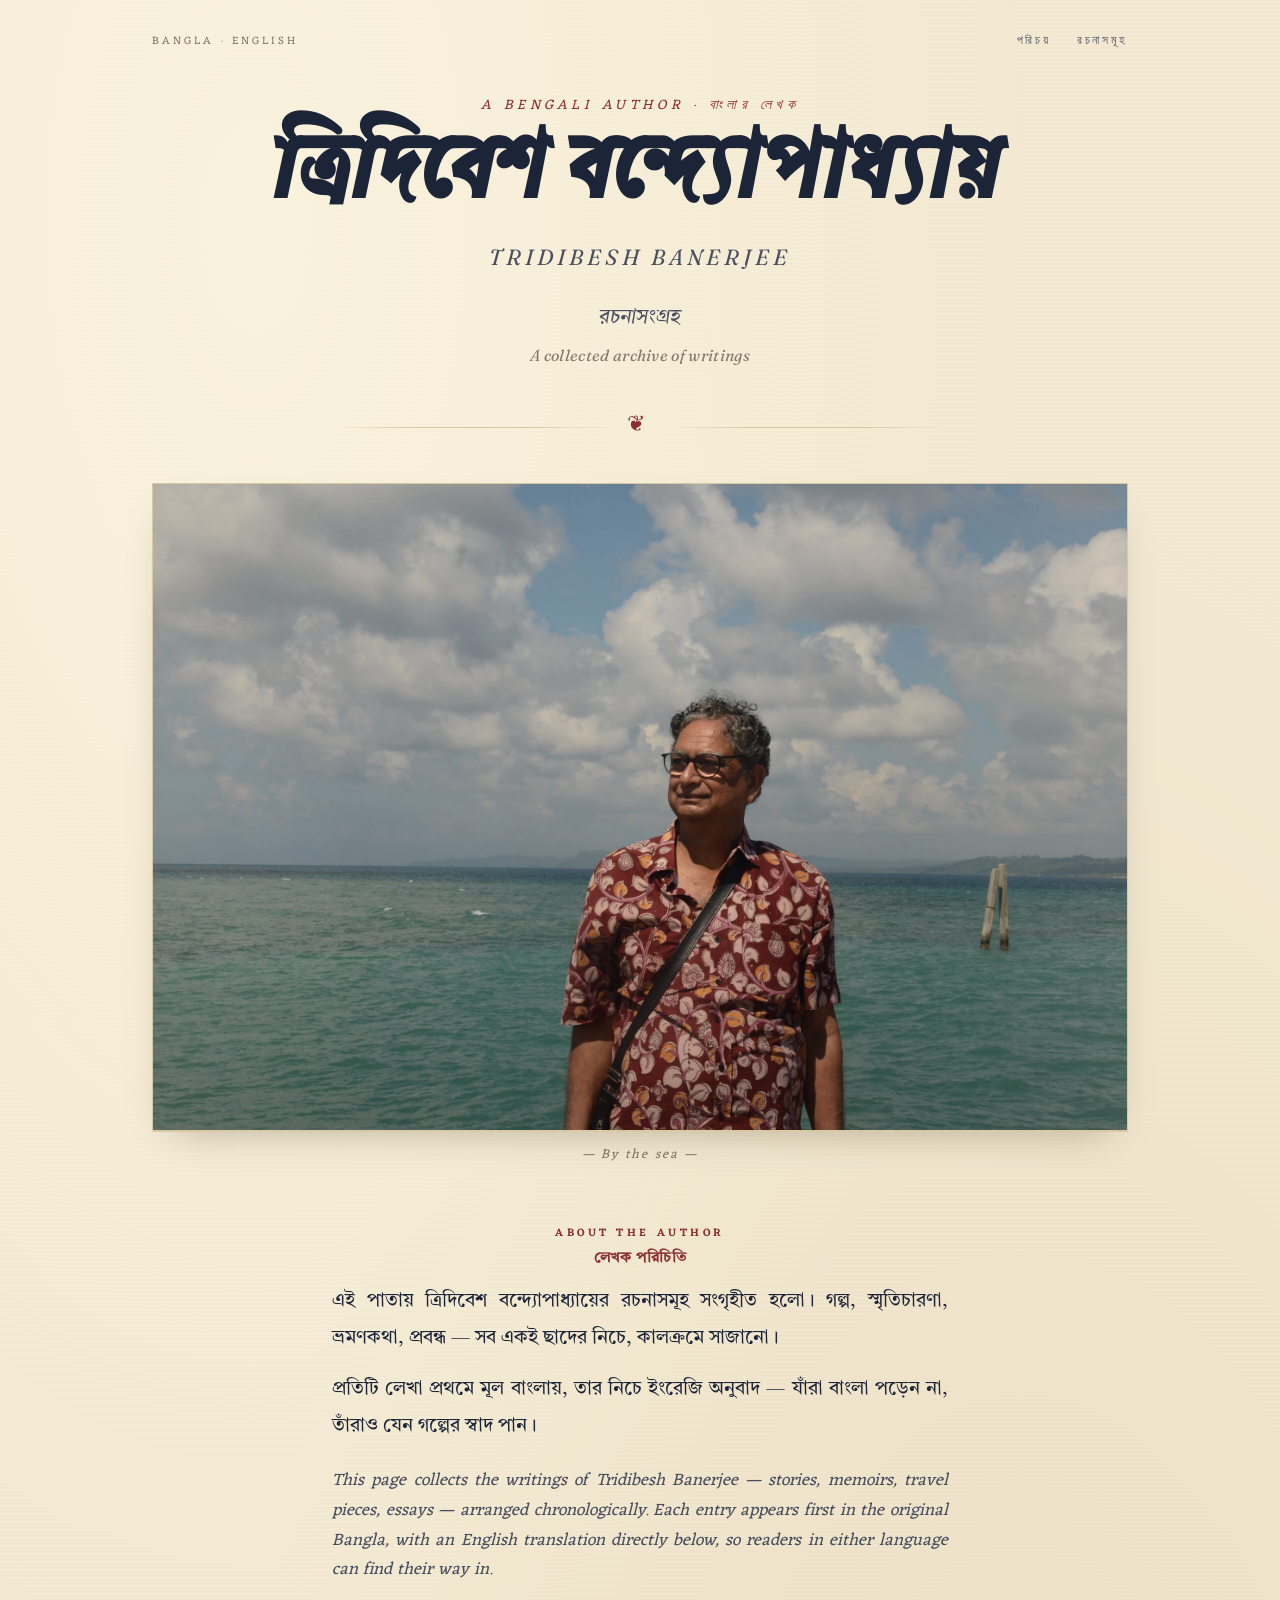
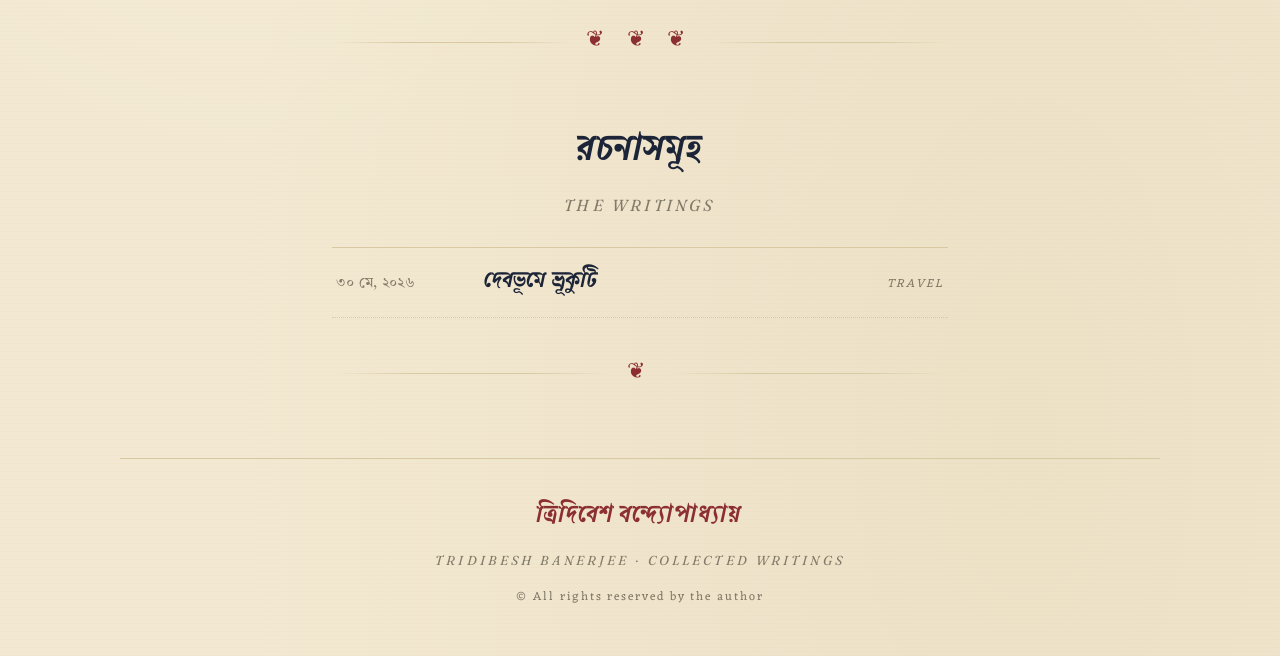
==== commit 5d8e9627: "Split story onto its own page; home shows table of contents only - Extract shared CSS into style.css" ====
--- a/index.html
+++ b/index.html
@@ -8,504 +8,7 @@
 <link rel="preconnect" href="https://fonts.googleapis.com">
 <link rel="preconnect" href="https://fonts.gstatic.com" crossorigin>
 <link href="https://fonts.googleapis.com/css2?family=Galada&family=Tiro+Bangla:ital@0;1&family=Eczar:wght@400;500;600;700&family=Fraunces:ital,opsz,wght@0,9..144,400;0,9..144,500;0,9..144,600;0,9..144,700;1,9..144,400&display=swap" rel="stylesheet">
-<style>
-  :root {
-    --paper:        #f3e9d2;
-    --paper-deep:   #ebdfc1;
-    --paper-soft:   #fbf5e4;
-    --card:         #fdf9eb;
-    --ink:          #1c2438;
-    --ink-soft:     #4a4f60;
-    --ink-mute:     #837b69;
-    --rule:         #d8c9a3;
-    --rule-soft:    #e7dbb9;
-    --terracotta:   #8c2f33;
-    --terra-soft:   #a14246;
-    --sea:          #3c6a72;
-    --sea-soft:     #5b8b91;
-    --gold:         #b18837;
-
-    --bn-display: 'Galada', 'Tiro Bangla', 'Noto Serif Bengali', serif;
-    --bn-body:    'Tiro Bangla', 'Noto Serif Bengali', 'Hind Siliguri', serif;
-    --en-display: 'Fraunces', 'Eczar', Georgia, serif;
-    --en-body:    'Eczar', 'Fraunces', Georgia, serif;
-
-    --measure: 680px;
-    --wide:    1040px;
-  }
-
-  *, *::before, *::after { box-sizing: border-box; margin: 0; padding: 0; }
-  html { scroll-behavior: smooth; }
-  body {
-    font-family: var(--bn-body);
-    color: var(--ink);
-    background-color: var(--paper);
-    background-image:
-      radial-gradient(ellipse at 20% 10%, rgba(255,250,230,0.55), transparent 55%),
-      radial-gradient(ellipse at 80% 90%, rgba(180,150,90,0.10), transparent 55%),
-      repeating-linear-gradient(0deg, rgba(120,90,40,0.014) 0 1px, transparent 1px 4px);
-    line-height: 1.85;
-    font-size: 19px;
-    -webkit-font-smoothing: antialiased;
-    text-rendering: optimizeLegibility;
-  }
-
-  a {
-    color: var(--terracotta);
-    text-decoration: none;
-    border-bottom: 1px solid rgba(140,47,51,0.3);
-    transition: color .15s ease, border-color .15s ease;
-  }
-  a:hover { color: var(--terra-soft); border-bottom-color: var(--terra-soft); }
-
-  /* ───────── Top Bar ───────── */
-  .topbar {
-    max-width: var(--wide);
-    margin: 0 auto;
-    padding: 22px 32px 0;
-    display: flex;
-    justify-content: space-between;
-    align-items: baseline;
-    gap: 24px;
-  }
-  .topbar .colophon-mark {
-    font-family: var(--en-body);
-    font-size: 11px;
-    letter-spacing: 0.28em;
-    text-transform: uppercase;
-    color: var(--ink-mute);
-  }
-  .topbar nav a {
-    font-family: var(--en-body);
-    font-size: 12px;
-    letter-spacing: 0.22em;
-    text-transform: uppercase;
-    color: var(--ink-soft);
-    border-bottom: none;
-    margin-left: 22px;
-  }
-  .topbar nav a:hover { color: var(--terracotta); }
-
-  /* ───────── Masthead ───────── */
-  .masthead {
-    max-width: var(--wide);
-    margin: 36px auto 0;
-    padding: 0 32px;
-    text-align: center;
-  }
-  .masthead .pre-name {
-    font-family: var(--en-body);
-    font-style: italic;
-    font-size: 14px;
-    letter-spacing: 0.32em;
-    text-transform: uppercase;
-    color: var(--terracotta);
-    margin-bottom: 14px;
-  }
-  .name-bn {
-    font-family: var(--bn-display);
-    font-size: clamp(46px, 7vw, 88px);
-    color: var(--ink);
-    line-height: 1.05;
-    letter-spacing: 0.005em;
-  }
-  .name-en {
-    font-family: var(--en-display);
-    font-weight: 400;
-    font-style: italic;
-    font-size: clamp(18px, 2vw, 22px);
-    color: var(--ink-soft);
-    margin-top: 12px;
-    letter-spacing: 0.18em;
-    text-transform: uppercase;
-  }
-  .tagline {
-    margin-top: 22px;
-    font-family: var(--bn-body);
-    font-style: italic;
-    font-size: 20px;
-    color: var(--ink-soft);
-  }
-  .tagline .en {
-    display: block;
-    margin-top: 4px;
-    font-family: var(--en-display);
-    font-style: italic;
-    font-size: 16px;
-    color: var(--ink-mute);
-    letter-spacing: 0.02em;
-  }
-
-  /* ───────── Decorative rule ───────── */
-  .flourish {
-    display: flex;
-    align-items: center;
-    justify-content: center;
-    max-width: var(--measure);
-    margin: 36px auto;
-    padding: 0 32px;
-    gap: 14px;
-    color: var(--gold);
-  }
-  .flourish::before, .flourish::after {
-    content: "";
-    flex: 1;
-    height: 1px;
-    background: linear-gradient(to right, transparent, var(--rule) 30%, var(--rule) 70%, transparent);
-  }
-  .flourish .glyph {
-    font-family: var(--bn-display);
-    color: var(--terracotta);
-    font-size: 22px;
-    transform: translateY(-1px);
-    letter-spacing: 0.4em;
-  }
-
-  /* ───────── Portrait Banner ───────── */
-  .portrait {
-    max-width: var(--wide);
-    margin: 28px auto 0;
-    padding: 0 32px;
-  }
-  .portrait-frame {
-    position: relative;
-    overflow: hidden;
-    border: 1px solid var(--rule);
-    box-shadow:
-      0 1px 0 var(--rule),
-      0 18px 40px -22px rgba(40, 30, 10, 0.35);
-  }
-  .portrait-frame img {
-    display: block;
-    width: 100%;
-    height: auto;
-    filter: saturate(0.92) contrast(1.02);
-  }
-  .portrait-frame::after {
-    content: "";
-    position: absolute; inset: 0;
-    pointer-events: none;
-    background:
-      linear-gradient(to bottom, rgba(20,20,30,0) 55%, rgba(20,20,30,0.18) 100%),
-      linear-gradient(to right, rgba(243,233,210,0.12), transparent 22%, transparent 78%, rgba(243,233,210,0.12));
-  }
-  .portrait-caption {
-    font-family: var(--en-body);
-    font-style: italic;
-    font-size: 13px;
-    letter-spacing: 0.16em;
-    color: var(--ink-mute);
-    text-align: center;
-    margin-top: 12px;
-  }
-
-  /* ───────── About ───────── */
-  .about {
-    max-width: var(--measure);
-    margin: 56px auto 0;
-    padding: 0 32px;
-  }
-  .section-label {
-    display: block;
-    text-align: center;
-    font-family: var(--en-body);
-    font-size: 11px;
-    font-weight: 600;
-    letter-spacing: 0.32em;
-    text-transform: uppercase;
-    color: var(--terracotta);
-    margin-bottom: 10px;
-  }
-  .section-label .bn {
-    font-family: var(--bn-body);
-    text-transform: none;
-    letter-spacing: 0.04em;
-    font-size: 15px;
-    color: var(--terracotta);
-    display: block;
-    margin-top: 2px;
-  }
-  .about-text {
-    text-align: justify;
-    hyphens: auto;
-    -webkit-hyphens: auto;
-    font-family: var(--bn-body);
-    font-size: 19px;
-    line-height: 1.95;
-    color: var(--ink);
-  }
-  .about-text p + p { margin-top: 14px; }
-  .about-text-en {
-    margin-top: 22px;
-    text-align: justify;
-    font-family: var(--en-body);
-    font-size: 17px;
-    line-height: 1.75;
-    color: var(--ink-soft);
-    font-style: italic;
-  }
-
-  /* ───────── Archive index ───────── */
-  .archive-index {
-    max-width: var(--measure);
-    margin: 56px auto 0;
-    padding: 0 32px;
-  }
-  .archive-index h2 {
-    font-family: var(--bn-display);
-    font-weight: 400;
-    font-size: 36px;
-    color: var(--ink);
-    text-align: center;
-    margin-bottom: 6px;
-  }
-  .archive-index .h2-en {
-    text-align: center;
-    font-family: var(--en-display);
-    font-style: italic;
-    font-size: 16px;
-    letter-spacing: 0.2em;
-    text-transform: uppercase;
-    color: var(--ink-mute);
-    margin-bottom: 26px;
-  }
-  .index-list {
-    list-style: none;
-    border-top: 1px solid var(--rule);
-  }
-  .index-list li {
-    border-bottom: 1px dotted var(--rule);
-  }
-  .index-list a {
-    display: grid;
-    grid-template-columns: 130px 1fr auto;
-    gap: 18px;
-    align-items: baseline;
-    padding: 14px 4px;
-    color: var(--ink);
-    border-bottom: none;
-  }
-  .index-list a:hover { background: rgba(255,250,230,0.55); color: var(--terracotta); }
-  .index-list .ix-date {
-    font-family: var(--bn-body);
-    font-size: 14px;
-    color: var(--ink-mute);
-    letter-spacing: 0.02em;
-  }
-  .index-list .ix-title {
-    font-family: var(--bn-display);
-    font-size: 22px;
-  }
-  .index-list .ix-kind {
-    font-family: var(--en-body);
-    font-style: italic;
-    font-size: 12px;
-    letter-spacing: 0.18em;
-    text-transform: uppercase;
-    color: var(--ink-mute);
-  }
-
-  /* ───────── Writings ───────── */
-  .writings {
-    max-width: var(--measure);
-    margin: 56px auto 0;
-    padding: 0 32px;
-  }
-
-  .writing {
-    background: var(--card);
-    border: 1px solid var(--rule);
-    padding: 44px 44px 40px;
-    margin-bottom: 56px;
-    box-shadow:
-      0 1px 0 var(--rule-soft),
-      0 24px 48px -36px rgba(30, 20, 5, 0.35);
-    scroll-margin-top: 24px;
-    position: relative;
-  }
-  .writing::before {
-    content: "";
-    position: absolute;
-    top: 14px; left: 14px; right: 14px; bottom: 14px;
-    border: 1px solid var(--rule-soft);
-    pointer-events: none;
-  }
-  .writing > * { position: relative; }
-
-  .writing-head { text-align: center; margin-bottom: 26px; }
-  .writing-date {
-    font-family: var(--bn-body);
-    font-size: 14px;
-    letter-spacing: 0.06em;
-    color: var(--ink-mute);
-  }
-  .writing-date .sep { color: var(--gold); margin: 0 6px; }
-  .writing-date-en {
-    font-family: var(--en-body);
-    font-style: italic;
-    font-size: 12px;
-    letter-spacing: 0.22em;
-    text-transform: uppercase;
-    color: var(--ink-mute);
-    margin-top: 2px;
-  }
-  .writing-kind {
-    display: inline-block;
-    font-family: var(--en-body);
-    font-size: 10px;
-    letter-spacing: 0.32em;
-    text-transform: uppercase;
-    color: var(--terracotta);
-    margin-top: 10px;
-    padding: 3px 12px;
-    border: 1px solid var(--rule);
-    background: var(--paper-soft);
-  }
-  .writing-title {
-    margin-top: 14px;
-    font-family: var(--bn-display);
-    font-weight: 400;
-    font-size: clamp(28px, 4vw, 38px);
-    color: var(--ink);
-    line-height: 1.2;
-  }
-  .writing-title-en {
-    margin-top: 8px;
-    font-family: var(--en-display);
-    font-style: italic;
-    font-size: 17px;
-    color: var(--ink-mute);
-    letter-spacing: 0.04em;
-  }
-
-  .prose-bn {
-    font-family: var(--bn-body);
-    font-size: 19px;
-    line-height: 1.95;
-    color: var(--ink);
-    text-align: justify;
-    hyphens: auto;
-    -webkit-hyphens: auto;
-  }
-  .prose-bn p + p { margin-top: 14px; text-indent: 1.5em; }
-  .prose-bn p.lead { font-style: italic; color: var(--ink-soft); }
-  .prose-bn blockquote {
-    margin: 18px 2em;
-    padding-left: 16px;
-    border-left: 2px solid var(--gold);
-    font-style: italic;
-    color: var(--ink-soft);
-  }
-
-  .translation-divider {
-    display: flex;
-    align-items: center;
-    justify-content: center;
-    margin: 38px 0 30px;
-    gap: 14px;
-  }
-  .translation-divider::before,
-  .translation-divider::after {
-    content: "";
-    flex: 1;
-    height: 1px;
-    background: linear-gradient(to right, transparent, var(--rule) 20%, var(--rule) 80%, transparent);
-  }
-  .translation-divider .label {
-    font-family: var(--en-body);
-    font-style: italic;
-    font-size: 11px;
-    letter-spacing: 0.36em;
-    text-transform: uppercase;
-    color: var(--sea);
-    white-space: nowrap;
-  }
-  .translation-divider .label .bn {
-    font-family: var(--bn-body);
-    font-style: normal;
-    text-transform: none;
-    letter-spacing: 0.02em;
-    font-size: 13px;
-    color: var(--sea);
-    margin-right: 12px;
-  }
-
-  .prose-en {
-    font-family: var(--en-body);
-    font-size: 17px;
-    line-height: 1.78;
-    color: var(--ink-soft);
-    text-align: justify;
-    hyphens: auto;
-    -webkit-hyphens: auto;
-  }
-  .prose-en p + p { margin-top: 14px; text-indent: 1.5em; }
-  .prose-en .translator {
-    display: block;
-    margin-top: 18px;
-    font-style: italic;
-    font-size: 13px;
-    letter-spacing: 0.16em;
-    color: var(--ink-mute);
-    text-align: right;
-    text-indent: 0;
-  }
-
-  /* ───────── Footer ───────── */
-  footer {
-    max-width: var(--wide);
-    margin: 64px auto 0;
-    padding: 36px 32px 48px;
-    text-align: center;
-    border-top: 1px solid var(--rule);
-  }
-  footer .mark {
-    font-family: var(--bn-display);
-    color: var(--terracotta);
-    font-size: 24px;
-    letter-spacing: 0.04em;
-  }
-  footer .mark-en {
-    font-family: var(--en-display);
-    font-style: italic;
-    color: var(--ink-mute);
-    font-size: 13px;
-    letter-spacing: 0.24em;
-    text-transform: uppercase;
-    margin-top: 8px;
-  }
-  footer .note {
-    margin-top: 14px;
-    font-family: var(--en-body);
-    font-size: 12px;
-    letter-spacing: 0.16em;
-    color: var(--ink-mute);
-  }
-
-  /* ───────── Responsive ───────── */
-  @media (max-width: 720px) {
-    body { font-size: 18px; }
-    .topbar { padding: 18px 22px 0; flex-wrap: wrap; gap: 10px; }
-    .masthead { padding: 0 22px; }
-    .portrait { padding: 0 22px; }
-    .about, .archive-index, .writings { padding: 0 22px; }
-    .writing { padding: 28px 22px 26px; }
-    .writing::before { top: 10px; left: 10px; right: 10px; bottom: 10px; }
-    .prose-bn { font-size: 18px; line-height: 1.9; }
-    .prose-bn p + p, .prose-en p + p { text-indent: 1.2em; }
-    .index-list a { grid-template-columns: 1fr; gap: 4px; padding: 12px 4px; }
-    .index-list .ix-date, .index-list .ix-kind { font-size: 12px; }
-    .index-list .ix-title { font-size: 19px; }
-    .translation-divider .label { font-size: 10px; letter-spacing: 0.28em; }
-  }
-
-  @media print {
-    body { background: white; }
-    .topbar, .portrait, .archive-index, footer { display: none; }
-    .writing { border: none; box-shadow: none; padding: 0; margin-bottom: 32px; break-inside: avoid; }
-    .writing::before { display: none; }
-  }
-</style>
+<link rel="stylesheet" href="style.css">
 </head>
 <body>
 
@@ -558,7 +61,7 @@
   <div class="h2-en">The Writings</div>
   <ul class="index-list">
     <li>
-      <a href="#writing-01">
+      <a href="debabhume-bhrukuti.html">
         <span class="ix-date" lang="bn">৩০ মে, ২০২৬</span>
         <span class="ix-title" lang="bn">দেবভূমে ভ্রূকুটি</span>
         <span class="ix-kind">Travel</span>
@@ -568,70 +71,6 @@
   </ul>
 </section>
 
-<div class="flourish"><span class="glyph">❦</span></div>
-
-<!-- ───────── WRITINGS ───────── -->
-<section class="writings" aria-label="Writings">
-
-  <!--
-    ─────────────────────────────────────────────────────────────────────
-    HOW TO ADD A NEW WRITING
-    ─────────────────────────────────────────────────────────────────────
-    1. Duplicate the <article class="writing"> block below.
-    2. Give it a unique id (e.g. id="writing-02") and add a matching
-       entry to the .index-list above.
-    3. Fill in the date (Bangla and English forms), the title (Bangla
-       and an optional English subtitle), and the Bangla prose.
-    4. Add the English translation in .prose-en. If there is a
-       translator, fill the .translator line; otherwise remove it.
-    5. The "writing-kind" badge is optional — use values like
-       গল্প / Short Story, স্মৃতি / Memoir, ভ্রমণ / Travel,
-       প্রবন্ধ / Essay, কবিতা / Poem. Delete the span if not needed.
-    ─────────────────────────────────────────────────────────────────────
-  -->
-
-  <article class="writing" id="writing-01">
-    <header class="writing-head">
-      <div class="writing-date" lang="bn">
-        <span>৩০ মে</span><span class="sep">·</span><span>২০২৬</span>
-      </div>
-      <div class="writing-date-en">30 May 2026</div>
-      <span class="writing-kind">Travel &middot; ভ্রমণ</span>
-      <h2 class="writing-title" lang="bn">দেবভূমে ভ্রূকুটি</h2>
-      <div class="writing-title-en">A Frown in the Abode of the Gods</div>
-    </header>
-
-    <div class="prose-bn" lang="bn">
-      <p class="lead">ভ্রমন কাহিনীটি লিখতে বসে প্রথমেই বলে দেওয়া ভাল যে ‘দেশে দেশে মোর ঘর আছে’ বা ‘আমার পায়ের তলায় সরষে’ এমন কথা নিজের সম্পর্কে বলতে পারি না। সাধারণ মধ্যবিত্ত মানুষের মত চাকরি, পরিবারের সব দায়দায়িত্ব সামলে তার ফাঁকে ফাঁকে কিছু বেড়ানো। এটুকুই আমার অভিজ্ঞতা। বোহেমিয়ানের মত একা একা যখন তখন কাঁধে ঝোলা নিয়ে বেরিয়ে পড়তে পারিনি। সপরিবারে বেড়াতে গেলে পায়ে বেড়ি পরানো থাকে, সেখানে অ্যাডভেঞ্চারের সুযোগ বিশেষ থাকেনা। তবু কখনো কখনো পারিবারিক,ঝুঁকিহীন, নিস্তরঙ্গ ভ্রমণও রুদ্ধশ্বাস হয়ে ওঠে। তেমনই এক অভিজ্ঞতা। সাধারণভাবে ভ্রমণ শুরুর দিনে মনে একটা উত্তেজনা থাকে। অজানাকে দেখার, জানার। মনে কিছুটা আশঙ্কাও থাকে পথের নানা বিপদের, অসুখ বিসুখের। দিন যত এগোয় আশঙ্কার মেঘ কেটে যায়, আমরা ঘরের পিছুটান ভুলে মিশে যাই নতুন দেশে, প্রতিটি মুহুর্ত উপভোগ করি। ভ্রমণ শেষে স্মৃতির ডালি ভরে ঘরে ফিরি। কিন্তু এবারের এই ভ্রমণে বাড়ি ফিরতে পারব কিনা সেটাই হয়ে গিয়েছিল অনিশ্চিত। সে উত্তেজনায় বেড়ানোর স্মৃতি সাময়িক ভাবে মুছে গিয়েছিল। সেই স্মৃতিই এই ভ্রমণ কথা।</p>
-      <p>আমাদের প্রোগ্রাম ছিল ১৪/০৩/২০ থেকে ১২ দিন। কোলকাতার নামী ট্যুর অপারেটারের সঙ্গে গন্তব্য ছিল হিমাচল প্রদেশ, কিন্নর ভ্যালি। প্রায় তিনমাস আগে আমদের বুকিং হয়ে গিয়েছিল, কিন্তু ফেব্রুয়ারি মাসের শেষের দিক থেকেই আমাদের কপালে ভাঁজ পড়তে শুরু করেছিল। আর মার্চ মাসের প্রথম থেকে দেশের কিছু কিছু জায়গায় কোভিড-১৯ এর দাঁত নখ দেখা যেতে লাগলো। সুতরাং এই সময় যাওয়া উচিৎ হবে কি হবেনা তা নিয়ে আমরা দ্বিধায় পড়লাম। ২৭জনের দলে আমাদের নিজস্ব গ্রুপ ছিল দশ জনের, পারিবারিক বন্ধুদের নিয়ে। নিজেদের মধ্যে আলোচনা করে ‘যাব না’ এই সিদ্ধান্ত আমরা নিতে পারলাম না। ট্যুর অপারেটারের অফিসে মিটিং এ গিয়ে আমরা ‘কোভিড’ প্রসঙ্গ তুলেছিলাম। ওরা এক কথায় উড়িয়ে দিলেন। হিমাচল প্রদেশে কোন রকম ভয় নেই। যাবার ঠিক আগে আগেও ফোন করলাম কিন্তু একই উত্তর। আমাদের আশা ছিল কোম্পানী নিজে থেকে ট্যুর পেছিয়ে দেবে, পরে কোনো সময় আমরা যেতে পারব। কিন্তু আমরা  নিজেরা না গেলে দশ জনের সম্পূর্ণ টাকাটা জলে। তাছাড়া সত্যিই ১৪ তারিখে বোঝা যায়নি সাত দিন পরে অবস্থাটা এত ভয়ঙ্কর হবে। কথায় বলে তিন বামুনে যাত্রা নাস্তি। আমরা তিন বামুন, সঙ্গে পাঁচ মহিলা হাওড়া  থেকে যাত্রা শুরু করেছিলাম কালকা মেলে। ব্যানার্জী, মুখার্জী আর চ্যাটার্জী। চ্যাটার্জী মানে শম্ভুনাথ চ্যাটার্জী। নামেও মহাদেব আর মহাদেবে অচল ভক্তি। দ্বাদশ জ্যোতির্লিংগ দর্শন হয়ে গেছে। অমরনাথ দুবার, বেনারস অসংখ্যবার। তারই উৎসাহে, নেতৃত্বে এবং ব্যবস্থাপনায় আমাদের এই কিন্নরভ্যালী, লর্ড শিবার আপন আবাস  ভ্রমণ। আমাদের ক্যাপ্টেন এয়ারফোর্স প্রাক্তনী, নিরামিশাষী এবং বামুন হিসাবে ওজনদার, সে পরিচয় আমরা পরে পাব। ভাগ্যক্রমে আরেক বামুন সস্ত্রীক আসানসোলে উঠেছিলেন। এই তিওয়ারি বামুনই হয়তো আমাদের তিন বামুনের দোষ কাটিয়ে দিয়েছিলেন।</p>
-      <p>১৬ তারিখ ভোরে চণ্ডীগড় ছুঁয়ে আমরা কালকা পৌছুলাম। কালকা থেকে শিবালিক এক্সপ্রেসে শিমলা। কালকা থেকে শিমলা- প্রথম বার এই ট্রেনে যাওয়া একটা অভিজ্ঞতা। ধীরে ধীরে এই পাহাড়ি রেলপথগুলি বিলুপ্ত হয়ে যাচ্ছে। আসলে বেগ কেড়ে নিচ্ছে আবেগকে। রাস্তা এখন সুন্দর, কম খরচে এবং কম সময়ে এখন সিমলা যেতে মানুষ স্বভাবতই পছন্দ করে সড়কপথ। তবু একবার অন্তত রেলপথে সিমলা উপভোগ্য।</p>
-      <p>শিমলায় আমাদের বরাদ্দ ছিল অর্ধদিবস। ওই সামান্য সময়টুকু আমরা ব্যয় করলাম সিমলা মল, কালিবাড়ি দেখে, যা সকলেই দেখে থাকেন। এরই মধ্যে মলে আমার দৃষ্টি আটকাল একটি চোখজুড়ানো স্থাপত্যে। মেন গেটে ঝুলছে একটি বোর্ড- সিমলা অ্যামেচার ড্রামাটিক ক্লাব। সিমলা শহরে ড্রামাটিক ক্লাব, তাও আবার ‘অ্যামেচার’।  অ্যামেচার ড্রামাটিক ক্লাব তো বাঙালির একচেটিয়া, আর নাট্যপ্রেম  বাঙালিদের রক্তে, তাই উৎসাহী হয়ে এগিয়ে গেলাম। হলের বাইরে ঝোলানো বোর্ডে সংক্ষিপ্ত কিছু তথ্য পাওয়া গেল। কিন্তু তাতে ঠিক মন ভরল না। দলের মহিলা সদস্যরা যখন দোকানে দোকানে ঘুরছেন আমি তখন মলে বসেই গুগল থেকে আরও কিছু তথ্য জেনে গেলাম।</p>
-      <p>লন্ডনের গেইটি থিয়েটার ( Gaity Theater) এর আদলে ১৮৮৭ সালে তৈরি হয়েছিল গথিক স্টাইলে নির্মিত সিমলার গেইটি থিয়েটার। ইংরেজদের থিয়েটার প্রেম কয়েক শতাব্দীর। ভারতের বৃটিশ শাষকদের গ্রীষ্মকালীন রাজধানী সিমলায় বৃটিশ অফিসার ও তাদের পরিবারের সামাজিক মেলামেশা ও মনোরঞ্জনের জন্যে তৈরি হয়েছিল এই থিয়েটার। তিনশ আসন বিশিষ্ট এই হলে ভাইসরয় লর্ড লিটন নিজের লেখা নাটকে অভিনয় করেছিলেন। নানাবিধ সাংস্কৃতিক অনুষ্ঠানের পাশাপাশি নাট্যচর্চা এখানে নিয়মিত হয়ে থাকে। প্রতি বছর স্থানীয় শিল্পীদের নিয়ে একটি ইংরাজী বা হিন্দি নাটক এখানে প্রযোজনা করা হয় সিমলা অ্যামেচার ড্রামাটিক ক্লাবের ব্যানারে। এখান থেকে জাতীয় স্তরে উঠে এসেছেন বহু নামী থিয়েটার ও সিনেমা ব্যাক্তিত্ব। তাঁদের মধ্যে আছেন মনোহর সিং, প্রেম চোপড়া, অনুপম খের, প্রীতি জিন্টা।  বহু বিখ্যাত বৃটিশ অভিনেতা ও আমাদের পৃথ্বীরাজ কাপুর, শশিকাপুর, নাসিরুদ্দিন শাহ, বলরাজ সাহনি এবং হ্যাঁ উৎপল দত্ত ইত্যাদি এখানে অভিনয় করেছেন।  বিখ্যাত সঙ্গীতশিল্পীরা এখানে অনুষ্ঠান করেছেন ও করেন। তবে বিশেষ আনন্দ হল জেনে যে স্থানীয় বেশ কিছু নাট্যদল এখানে নিয়মিত অভিনয় করে। সিমলার মত শহরে আমাদের মত সখের নাট্যদল, নাট্যপ্রেমী হিসাবে ভাল লাগলো।</p>
-      <p>পরের দিন আমরা রওনা দিলাম সারাহানের উদ্দেশে। এখানের ভীমাকালি মন্দির সতীর একান্ন পিঠের একটি। মন্দিরের সৌন্দর্য অনুপম, মন্দির গাত্রে অপূর্ব কাঠের কাজ।। হোটেলের বারান্দা থেকে বরফে ঢাকা শ্রীখণ্ড রেঞ্জ দৃশ্যমান, মনে হয় হোটেলের লনে বসেই কাটিয়ে দিই বাকি সময়টা। মার্চ মাস, বরফ গলতে শুরু করেছে।  চার দিকের পাহাড় গুলোতে তখনও বরফের আস্তরন। হোটেলের চার দিকে পত্রহীন আপেল গাছের সারি। আর কিছুদিন পরেই এই গাছগুলোই হয়ে উঠবে সবুজ, আর সেপ্টেম্বর, অক্টোবরে পাতার ফাঁকে ফাঁকে ঝুলবে লাল আপেল। আমাদের দলের মহিলাদের ইচ্ছে আরেকবার হিমাচলে আসতে হবে, আপেল বাগান দেখতে।</p>
-      <p>আমরা দলবেঁধে বেড়াচ্ছি, শুধু বেড়ানোই আমাদের কাজ। বাকি সব দায় ট্যুর ম্যানেজারের। কিন্তু আমাদের এই আনন্দের বেড়ানোয় একটা কাঁটা সব সময় খচখচ করছে। সেটা কোভিড-১৯ এর কাঁটা। একটা করে দিন যাচ্ছে আর সারা দেশে তার প্রকোপ বাড়ছে। সবাইকার হাতে মোবাইল, সর্বক্ষণ আমাদের কাজ শেষ খবরটা রাখা। ট্রেন নাকি বন্ধ হবে, সারা দেশে নাকি লকডাউন হবে। সারা দেশ লকডাউন হওয়া কি সম্ভব? একদিন বাংলা বন্ধ্ হলে কত যেন আর্থিক ক্ষতি হয়, আর সারা দেশ বন্ধ থাকবে দিনের পর দিন! এ কি হয়? কিন্তু সারা পৃথিবীর খবর যা ভেসে আসছে তাতে আমরা বিশ্বাস করতে শুরু করেছি সেটাই হতে চলেছে। আমরা বেড়াচ্ছি কিন্তু মনে অশান্তি।</p>
-      <p>১৮তারিখ সকালে আমরা সাংলা রওয়ানা হলাম। আমরা চলেছি, পাশে পাশে নেমে চলেছে বাসপা নদি । পাহাড়ি নদির গর্জন শুনতে শুনতে আমরা চলেছি তুষারাবৃত পর্বতে ঘেরা সাংলা ভ্যালি। পরের দিন আমরা দেখে এলাম ছিটকুল, ভারতের শেষ গ্রাম। দূরে দেখা যায় যে পর্বত শ্রেণি তার ওপারে চিন। মার্চ মাসেও পুরো গ্রাম, ঘর বাড়ি বরফে ঢাকা। ২০ তারিখে আমরা রওয়ানা হলাম কল্পা। কল্পাই ছিল আমাদের এই ভ্রমণের চূড়ান্ত আকর্ষণ।</p>
-      <p>২০ ও ২১ তারিখ, শুক্র-শনিবার এই দুদিন বরাদ্দ ছিল কল্পার জন্য। সাংলা থেকে রওয়ানা হয়ে বাসপা নদির পাশাপাশি আমরা চলেছি। পাহাড়ের সৌন্দর্য, নদির গর্জন ছাড়াও আমাদের নজর কাড়লো বাসপা রিজারভার, কারছাম ড্যাম। বাসপা এবং শতদ্রুর ( Sutlej) ১০০০ মেগাওয়াট এর কারছাম ওয়াংটু হাইড্রো ইলেক্ট্রিক পাওয়ার প্ল্যান্ট (Karcham Wangtoo Hydroelectric Plant) ।  এখানকার হাইড্রোইলেক্ট্রিক পাওয়ার ষ্টেশন আমরা দেখেছি। দামোদর-বরাকর নদির ওপর তিনটি বড় বড় ড্যাম, সেখানে বিদ্যুৎ উৎপাদনের মিলিত ক্যাপাসিটি ১৪৭ মেগাওয়াট। পূর্বভারতে সমতলে বিদ্যুতের যোগান মূলত তাপবিদ্যুৎ কেন্দ্র থেকে হয়ে থাকে। তাই ১০০০ মেগাওয়াট জলবিদ্যুৎ প্রকল্প আমাদের নজর কাড়ে। আমরা দেখলাম গিরিখাতের মধ্যে দিয়ে বয়ে চলেছে পাহাড়ি নদি শতদ্রু। নদি যেখানে উপত্যকার মধ্যে দিয়ে প্রবাহিত হয়েছে এমন জায়গায় গতি রুদ্ধ করলেই পিছন দিকে সৃস্টি হয়ে যায় জলাধার। দুই দিকের পাহাড় জলাধারের প্রাকৃতিক বাঁধের কাজ করে। নদির বুকে মাঝে মাঝে এইভাবে জলাধার তৈরী করে সেখানে টারবাইন জেনারেটার বসিয়ে এই বিপুল পরিমান বিদ্যুৎ উৎপাদন করা হয়। গাড়ি করে যেতে যেতে ম্যানেজার আমাদের বলেন আমরা আগামিকাল ফিরতি পথে এই ড্যাম পাওয়ার স্টেশন দেখব। আমদের প্রোগ্রামে ছিল পথে রেকং পিও দর্শন। রেকং পিও কিন্নর জেলার হেড কোয়ার্টার। এখান থেকেই কিন্নর কৈলাস পর্বতের ৭৯ ফুট লম্বা ‘লর্ড শিবা’ বা শিবলিঙ্গ দর্শনের তিন দিনের ট্রেক শুরু হয়। কিন্তু ম্যানেজার জানালেন অবস্থা একটা বিপদ্দজনক জায়গায় পৌঁছে গেছে। হিমাচল প্রদেশ সরকার সমস্ত ট্যুরিস্টদের রাজ্য ছেড়ে চলে যেতে বলেছে। এখন রেকং পিও তে থামা নিরাপদ নয়। আমরা সোজা কল্পা চলে গিয়ে মধ্যাহ্নভোজন সারলাম।</p>
-      <p>কল্পায় আমাদের হোটেলটি ছিল অতি সুন্দর। সামনে বিশাল কিন্নর রেঞ্জ, বরফে সাদা। হোটেলের লনে, ছাদে বরফ জমে আছে। কিন্নর কৈলাস এবং মাতা পার্বতী সামনে, খালি চোখেই দৃশ্যমান। বায়নাকুলার থাকলে তো কথাই নেই।আমাদের পুরাণে তিব্বতের কৈলাস পর্বতকে শিবের 'লীলাধাম' বলা হয়েছে। হিন্দুদের ধারণা শিব ও তার সহধর্মিনী দুর্গা  কার্তিক গনেশ ও শিবের অনুসারী ভক্তদের নিয়ে কৈলাসে বাস করেন।  আমরা কৈলাস বলতে তিব্বতের কৈলাসকেই বুঝি। তার থেকে পার্থক্য করার জন্যেই নিশ্চয়ই এর নাম কিন্নর-কৈলাস।ঝকঝকে রোদ্দুর, নীল আকাশ, সামনে তুষার শুভ্র পর্বতমালা। কিন্নর রেঞ্জ। আমরা ছাদে রোদ্দুরে বসে দুপুরটা উপভোগ করলাম। দেবভূমি হিমাচল প্রদেশের কিন্নর জেলায় কিন্নর পর্বতে (কিন্নর কৈলাস রেঞ্জ) ৪৫০০ মিটার উচ্চতায় ৭৯ফিট মোনোলিথিক পিলারটি স্বয়ং শিবলিংগ বলে পূজিত। পরিস্কার আবহাওয়ায় এটি খালি চোখেই দেখা যায়। ভারতীয় পুরাণ মতে দেবতাদের বাস হিমালয়ে। এর মধ্যে ঠিক যে জায়গায় লর্ড শিবা পার্বতীকে নিয়ে বাস করেন সেটি এই কিন্নর কৈলাস। অন্য বিশ্বাসে ভক্তরা কিন্নর কৈলাসের ৭৯ ফুট শিলাটির সঙ্গে মহাদেবের ত্রিশূলেরও সাদৃশ্য খুঁজে পান।  কল্পার হোটেল থেকে দ্যাখা যায় পার্বতীমাতা চূড়া (বুড়ো আঙ্গুলের মতো) । বিশ্বাস লর্ড এইখানে পার্বতীর সঙ্গে দেখা করেন। আরেকটি বিশ্বাস লর্ড শিবা প্রতি বছর শীতকালে সমস্ত দেব দেবীকে নিয়ে মিটিং করেন কিন্নর কৈলাসে। সেই মিটিং এ নিশ্চয়ই স্বয়ং ব্রম্ভাও থাকেন। কারণ ব্রম্ভার একটি দিন কে ‘কল্পা’ বলা হয়। কল্পা সমান এক হাজার মহাযুগ। আমাদের মাপকাঠিতে সময়টি কত তার হিসাব করে মাথা খারাপ করে লাভ নেই। ‘কল্পা’ নামকরণ থেকে আমরা কল্পনা করে নিতে পারি এখানকার মানুষের বিশ্বাসে ব্রম্ভাও হয়তো ছিলেন। এদিন প্রকৃতি  ছিল অকৃপণ। ঝকঝকে নীল আকাশ। আমরা প্রাণ ভরে তুষারশুভ্র কিন্নর রেঞ্জ, লর্ড শিবা এবং মাতা পার্বতীকে অবলোকন করলাম। এখানেও হোটেলটি পত্রহীন আপেল গাছ বেষ্টিত। আমরা কল্পনা করছিলাম কয়েকমাস পরে এর কী রূপ হবে।</p>
-      <p>পরের দিন আমদের স্থানীয় গ্রাম, হিন্দু মন্দির, বৌদ্ধ মনেস্ট্রী দেখার জন্য বরাদ্দ ছিল। কিন্তু ট্যুর ম্যানেজার  হঠাৎ সন্ধেবেলা আমাদের ঘরে ঘরে গিয়ে জানালেন সমস্ত আলো নিভিয়ে দরজা বন্ধ করে নিঃশব্দে বসে থাকতে। সরকার সমস্ত হোটেল বন্ধ করার নির্দেশ দিয়েছে। পুলিশ আসছে, হোটেলে গেস্ট আছে কিনা দেখতে। পুলিশ চলে গেলে ডাইনিং হলে খেতে ডাকা হবে, তখনও আলো জ্বালানো যাবেনা, টর্চ জ্বেলে যেতে হবে। আমরা ঘর অন্ধকার করে বসে রইলাম। আমরা ভেবে শঙ্কিত হচ্ছিলাম যে সত্যিই যদি পুলিশ এসে হোটেল খালি করতে বলে এই কঠিন ঠান্ডায় আমরা কোথায় যাব? মার্চ মাসে কল্পায় সর্বনিম্ন তাপমাত্রা মাইনাস দশের কাছাকাছি।  হোটেলের একটা অন্ধকার ঘরে আমরা দশটা প্রাণী, আমাদের নিশ্বাসের শব্দ ছাড়া আর কোনো শব্দ নেই। সেই নৈশব্দ ভেদ করে হঠাৎ আওয়াজ উঠলো ‘জয় বজরংবলী’, ‘জয় হনুমানজী কি’। তার পরেই আমাদের ক্যাপ্টেন চ্যাটার্জি শুরু করলেন হনুমান চালিশা আবৃত্তি। সঙ্গে যোগ দিলেন ওনার স্ত্রী। আমরা অবাক হয়ে লক্ষ করলাম দুজনেরই হনুমান চালিশা কন্ঠস্থ। এটা করে সত্যিই কিছু হয় কিনা সে সন্দেহ আমাদের অনেকের মনে থাকলেও সেটা প্রকাশ করার সাহস সেদিন কারও ছিল না। যুদ্ধের সময় ব্ল্যাক আউট এর পরে যেমন হয় সেইরকম রাত নটায় অল ক্লিয়ার সিগন্যাল হল। আমরা মোবাইল ফোনের আলো জ্বালিয়ে ডাইনিং রুমে খেতে গেলাম। সেখানে ঘোষণা করা হল রবিবার সারা দেশে কার্ফু,  মুভ করা যাবেনা। সুতরাং কল্পা একদিন কমিয়ে শনিবার ২১ তারিখ আমাদের নেমে যেতে হবে ভদ্রাস এ। হিমাচলের সমস্ত হোটেল খালি করার সরকারি নির্দেশ হয়ে গেছে। কিন্তু ভদ্রাস এর হোটেল মালিক আমদের ট্যুর কোম্পানীর সঙ্গে দীর্ঘ সম্পর্কের খাতিরে  আমাদের জায়গা দেবার প্রতিশ্রুতি দিয়েছন।  ২১তারিখে আমরা ভদ্রাসে নেমে এলামে । সঙ্গে নিয়ে আশঙ্কা। আমরা বাসপা, শতদ্রু নদির ওপর জলাধার, জলবিদ্যুৎ প্রকল্পের পাশ দিয়ে হুহু করে নেমে গেলাম। এক নতুন ভাইরাসের ভয়ে সারা দেশ আতঙ্কিত।</p>
-      <p>ভদ্রাস, শতদ্রু নদীর ধারে একটা ছোট পাহাড়ী জনপদ। আমরা সদ্য সাংলা, ছিটকুল, কল্পা দেখে এসেছি। তা ছাড়া তখন এমনই মানসিক চাপ যে ভদ্রাসের সৌন্দর্য ঠিকঠাক উপভোগ করা হয়নি। কিন্তু ভদ্রাসও ছবির মত সুন্দর। নীল আকাশের গায়ে পাহাড়, পাহাড়ের গায়ে ছোট ছোট গ্রাম, নীচ দিয়ে বয়ে চলেছে শতদ্রু। যেন শিল্পীর হাতে আঁকা ছবি।</p>
-      <p>২২ মার্চ, কার্ফুর দিন রাস্তাঘাট সব ফাঁকা, দোকানপাট সব বন্ধ। আমরা পায়ে হেঁটে জায়গাটা ঘুরছি। হঠাৎ সামনে এসে দাঁড়াল গাড়ি। আমরা কারা, কোথা থেকে এসেছি, কোথায় উঠেছি ইত্যাদি প্রশ্ন। তিনি নিজের পরিচয় দিলেন, ইন্টেলিজেন্স অফিসার। আমাদের লুকোনর কিছু ছিল না। আমাদের এয়ারফোর্স প্রাক্তনী ক্যাপ্টেন জাঠ অফিসার দেখে এগিয়ে গিয়ে কথা বললেন ওদের ভাষায়, জবাব পেয়ে অফিসার সন্তুষ্ট হলেন। ক্যাপ্টেন সৌজন্য বশত হাত বাড়িয়ে দিলেন করমর্দনের জন্যে। অপর পক্ষ চমকে হাতটা গাড়ির ভেতর ঢুকিয়ে নিয়ে নমস্তে করলেন। আমরা বুঝে গেলাম সৌজন্য প্রকাশে করমর্দন এখন অতীত।</p>
-      <p>আমরা হাঁটছি শতদ্রু নদির পাশে পাশে হাইওয়ে ধরে। হাইওয়ের একধারে পাহাড়, অন্যধারে ঢালু জমি নেমে গেছে, অনেক নীচে শতদ্রু। সেই ঢালু জমিতে ধাপে ধাপে আপেলের বাগান, এখন পত্রহীন। শীঘ্রই পাতা গজাবে, ফুল আসবে, ফুলের মধু সংগ্রহ করতে আসবে মৌমাছিরা । সেই সংগ্রহে কিঞ্চিৎ ভাগ বসাতে মধু-চাষী বাগানের পাশে, হাইওয়ের ধারে বাক্স পেতে প্রস্তুত হচ্ছে।  যে মধু এখানে পাওয়া যাবে তা আপেলের মধু। আমরা আপেলের মধু খাইনি। যেখানে যে ফুলের আধিক্য সেখানে সেই ফুলের মধু পাওয়া যায়। আমাদের এখানে আম, লিচু, সজনে, সরষে ইত্যাদির মধু পাই। অবশ্য মধু উৎপাদকরা যদি আলাদা করে সংরক্ষণ না করেন তাহলে সব রকম ফুলের মধুর মিশ্রণ বাজারে পাওয়া যায়। রসিক মানুষেরা জানেন বিভিন্ন ফুলের মধুর রঙ ও স্বাদে একটা সুক্ষ্ম তফাৎ থাকে। পাশাপাশি খেলে বোঝা যায়। এ বিষয়ে একটা মজার গল্প আছে। সৈয়দ মুজতবা আলি সিলেট থেকে শান্তিনিকেতনে পড়তে এসেছিলেন। সিলেটের কমলালেবু বিখ্যাত। উনি লিখেছেন ছুটিতে বাড়ি যাবার আগে রবীন্দ্রনাথকে প্রণাম করতে গেছেন। রবীন্দ্রনাথ বললেন, “আসার সময় আমার জন্যে কী আনবি?” “বলুন গুরুদেব, কী আনব?” গুরুদেব ওনাকে সিলেট থেকে কমলার মধু আনতে বলেছিলেন, বলেছিলেন কমলার মধুই শ্রেষ্ঠ। আমরা জানিনা তিনি আপেলের মধু খেয়েছিলেন কিনা- দেবভূমির গোল্ডেন আপেলের মধু। আমরা ঐ মধু সংগ্রাহকের সঙ্গে গল্প করে মধু বিষয়ে কিছু জ্ঞান অর্জন করলাম। তার প্রায় কয়েকশো বাক্স বিভিন্ন বাগানে পাতা আছে। ডাবর কোম্পানী তার কাছে সমস্ত মধু কিনে নেয়। আপেলের সময় চলে গেলে সে সমস্ত বাক্স নিয়ে অন্য কোনো ফলের বাগানে পৌঁছয়।</p>
-      <p>রবিবার লাঞ্চ মিট। আমাদের ট্যুর ম্যানেজার জানিয়ে দিলেন ট্রেন সম্ভবত ক্যানসেল হচ্ছে। হিমাচল প্রদেশ, হরিয়ানা, পাঞ্জাব বর্ডার সীল করে দিয়েছে। প্লেন এ টিকিট কাটলেও আমরা যেতে পারব না। আমাদের রাস্তায় আটকে দেবে। একবার আটকে দিলে আর আমরা ফিরতে পারব না কারণ হিমাচলে আর আমাদের ঢুকতে দেবেনা। এখানে তবু একটা নিরাপদ থাকার জায়গা আছে। আমাদের ঐ অনিশ্চিতের মধ্যে যাওয়া উচিৎ নয়। হোটেল মালিক আমাদের ৩১ মার্চ পর্যন্ত থেকে যাবার পরামর্শ দিলেন।(তখনও ৩১শে মার্চ পর্যন্ত ট্রেন ক্যানসেল হবে বলে শোনা গিয়েছিল)। আমাদের ট্যুর ম্যানেজার আমাদের ডাল-ভাত খাওয়ানোর দায়িত্ব নিয়ে নিলেন। তাদের প্রতি আমাদের ধন্যবাদ।অন্তত সে সময়ে.........। আমাদের ম্যানেজারের বহু অভিজ্ঞতা। অনেক বছর এই কাজ করেছেন, বহু রকম সমস্যায় পড়েছেন, সেসব সামলেও দিয়েছেন। সেই সব অভিজ্ঞতার গল্প শোনাতে শোনাতে বলছেন এরকম সমস্যা তার কল্পনার বাইরে ছিল।</p>
-      <p>ইতিমধ্যে করোনা শক্তিশালী হতে শুরু করেছে সারা দেশে। প্রতি ঘন্টায় ঘণ্টায় পরিস্থিতি বদলাচ্ছে। আমদের কাজ শুধু টিভির সামনে বসে থাকা। আর যে খবরের দিকে আমাদের পাখির চোখ তা হল কালকা মেল ছাড়ছে কিনা। ২৩ তারিখ কালকা থেকে ছাড়ছে আমাদের ট্রেন। টিভির খবর ছাড়াও আমরা যে ২৭ জন মানুষ সেখানে ছিলাম তাদের ছেলেমেয়ে, আত্মীয়স্বজন, বন্ধু বন্ধব প্রতি মুহুর্তে আমাদের কাছে নতুন নতুন খবর পাঠাচ্ছে। উদ্বেগ, তিরস্কার সাথে সাথে। তিরস্কার কারণ কেন আমরা বেড়াতে গেছি এমন সময়ে। খবর আসছে, ট্রেন ক্যানসেল হতে পারে। কারুর মতে এই মুহুর্তে প্লেন এর টিকিট কেটে ফেলা উচিত। আমরা ভাবছি প্লেনের টিকিট কাটলাম, এদিকে ট্রেন ক্যানসেল হল না। অনেক আর্থিক ক্ষতি। সেদিন সন্ধ্যেবেলা এইসব আলোচনার মাঝে টিভির খবরে জানা গেল ২৩ তারিখের কালকা মেল বাতিল। আমরা আর্তনাদ করে উঠলাম, ‘হায়! সব সত্য হল’।</p>
-      <p>ঘরে ঘরে মিটিং বসে গেল। আমাদের গ্রুপের দশজন, আমরাও আলোচনায় বসলাম। কেউ বললেন দিন সাতেক না হয় থেকেই যাই, থাকা খাওয়ার যখন অসুবিধে নেই। আরেকজন বললেন কী গ্যারান্টী আছে সাত দিনে ট্রেন চালু হবে?  শেষ পর্যন্ত ঠিক হল এখনি প্লেনের টিকিট কাটা উচিৎ। প্লেনও যে কোন মুহুর্তে বন্ধ হয়ে যেতে পারে।  সঙ্কট যত গভীর হচ্ছিল তত আমরা দিশাহারা হয়ে পড়ছিলাম।  মাঝ রাস্তায় সত্যিই যদি আটকে দ্যায়, এতজন মহিলাকে নিয়ে...। আমাদের বন্ধু তিওয়ারি ট্রেন-প্লেনের তোয়াক্কা না করে পারলে একটা আলাদা গাড়ি ভাড়া করে সোজা বাড়ি চলে যাবার পক্ষে। আর আমাদের ক্যাপ্টেন সবচেয়ে স্থিতধী। সব মতের মধ্যেই যুক্তি খুঁজে পেয়ে তিনি স্মরণ নিলেন স্বয়ং বজরংবলীর। স্বামী স্ত্রী দুজনে উদাত্ত কন্ঠে হনুমান চালিশা আবৃত্তি করতে লাগলেন। মনে মনে বললেন, তোমরা কে হে সিদ্ধান্ত নেবার! সিদ্ধান্ত নেবেন স্বয়ং সংকটমোচন। আর কোন দোলাচল নেই। বাড়ি ফিরতে পারব কিনা জানিনা, কিন্তু ফেরার রাস্তা তো খোলা রাখতে হবে। সুতরাং প্লেনের টিকিটটা কেটে রাখতে হবে। নইলে স্বয়ং সংকটমোচনও সংকট মোচন করতে পারবেন না। কিন্তু বিদেশে বসে এতগুলো প্লেনের টিকিট কাটা আমাদের মত সিনিয়র সিটিজেনদের পক্ষে………  মুহুর্তের মধ্যে প্রত্যেকের নাম বয়স ইত্যাদি চলে গেল পুত্রের কাছে। পুত্রবধু দক্ষিণভারতে বসে আমদের দশটা টিকিট কেটে দিল। আধঘন্টার মধ্যে চলে এল প্লেনের টিকিট। ২৪ তারিখ সকাল ১১-১৫ য় আমাদের জাহাজ। বাড়ি ফিরব। কিন্তু হঠাৎ কোথা থেকে আবার আশঙ্কার কালো মেঘ। মুখ্যমন্ত্রী প্রধানমন্ত্রীকে লিখেছেন ডোমেস্টিক ফ্লাইট বন্ধ করে দিতে। পশ্চিমবঙ্গে যেন অন্য প্রদেশ থেকে মানুষ প্রবেশ না করে। সুতরাং শেষ বাজি হারবার মুখে। আমরা দশজন ওয়ার রুমে বসে পরিস্থিতি পর্যালোচনা করছি। কেউ বলছেন না আসা উচিত ছিল, কেউ বলছেন দুএকদিন আগেই চলে যাওয়া উচিত ছিল। কারোর মতে ট্যুর কোম্পানি দায়িত্বজ্ঞানহীন। তাদের নিজেদের ট্যুর ক্যানসেল করা উচিত ছিল। কারোর মতে রাস্তায় যদি আটকে দেয় তাহলে বিপদের শেষ থাকবে না। কটা দিন থেকে যাওয়াই ……। ক্যাপ্টেন সকলকে থামিয়ে দিয়ে বলে উঠলেন, কী হলে কী হত এসব কথা বলার কোনও মানে হয় না। যুদ্ধক্ষেত্রে পেছনে তাকাতে নেই। লড়াই চলবে, সঙ্গে প্রার্থনা, জয় আমাদের হবেই। আর জিতব বলেই লড়াইয়ে নামতে হয়। আমার মতে এখন কী করনীয় সেটাই আলোচনা হওয়া উচিত। সবাই তার মুখের দিকে তাকিয়ে। আমার মনে হল প্লেনের টিকিট কাটা হয়ে গেছে, এখন একমাত্র সমস্যা এয়ারপোর্ট পৌঁছান। এরা বলছে রাস্তায় আটকাতে পারে। আমরা কি এখানকার অ্যাডমিনিস্ট্রেশানের কাছ থেকে একটা পারমিশান করিয়ে নিতে পারি? কথাটা সবাইকার মনে ধরল।</p>
-      <p>রাতে ডিনারের সময় আমরা ম্যানেজারকে বললাম, আপনারা এখানে কতবার এসেছেন। আপনাদের নিশ্চয়ই অনেক চেনাজানা আছে। পুলিশ বা অ্যাডমিনিস্ট্রেশানের কাছ থেকে আমাদের একটা রোড পারমিট করিয়ে দিন। আমাদের প্রস্তাব অন্য সকলেরও মনে ধরল। কিন্তু ম্যানেজার বিষয়টায় বিশেষ উৎসাহ দেখালেননা। আমাদের পীড়াপীড়িতে পরেরদিন সকালে হোটেলের ম্যানেজারকে বলতে রাজি হলেন। ২২তারিখ পর্যন্ত এটাই অগ্রগতি।</p>
-      <p>তবু আশা জেগে রইল।২৩ তারিখ সকাল পর্যন্ত এয়ার বন্ধ করার কোন ঘোষণা হলনা। দিদি বলেছে্ন তবু দাদা ডোমেস্টিক ফ্লাইট তখনও বন্ধ করেননি। রহস্যটা পরে জানা গেল। আসল কাজটা করেছেন আমাদের ক্যাপ্টেন। হনুমান চালিশার পাশাপাশি টেক্সট পাঠিয়ে দিয়েছেন, ‘জয় মাতাদি / কর দমন করোনা/ উড়ান বন্ধ আজ কোরনা।/যেতে পারি যেন নিজের ঘরে/এই কর শুধু করুণা’। মাতাজির হস্তক্ষেপে ডোমেস্টিক উড়ান বন্ধ হল ২৪শে রাত বারোটায় ।</p>
-      <p>আমরা ২২জন প্লেনের টিকিট কেটেছি। কিন্তু হোটেল মালিক, ট্যুর ম্যানেজার এবং গাড়ির ড্রাইভার বলে চলেছে আমাদের রাস্তায় আটকে দেবে। আমরা চণ্ডীগড় পৌঁছতে পারব না। আমরা হোটেলের মালিককে বললাম, আপনি স্থানীয় মানুষ। আপনি আমাদের পুলিশ/প্রশাসনের কাছ থেকে একটা পারমিট করে দিন। হোটেলের মালিক এক কথায় বলে দিল-‘ইয়ে লোগ কাহে লিখেগা? হিমাচল ছোড়কে হরিয়ানা, উসকে বাদ চণ্ডীগড়। কেয়া ভ্যালু হ্যায় ইনকা পারমিট কা?’ -‘আরে ভাই কোশিস কিজিয়ে না। সরকারি মোহর কা তো কুছ ভ্যালু হ্যায়’। আমরা নাছোড়বান্দা। হোটেলের মালিক বিরক্ত হয়ে বললেন, ‘আপকো মালুম নেহি হ্যায়-ইয়ে লোগ নেহি লিখেগা’।</p>
-      <p>আমার যুক্তিবাদী মন বলছিল সরকারী অফিসারদের এতো বোকা ভাবা বোকামী। তারা নিশ্চয়ই চাইবে ট্যুরিস্টরা সেফলি তাদের স্টেট ছেড়ে চলে যাক। যত ট্যুরিস্ট আটকে পড়বে তত তাদেরই দায়িত্ব বাড়বে। আমাদের প্লেনের টিকিট আছে, আমাদের চণ্ডীগড় পর্যন্ত যাবার গাড়ি আছে। কেন অ্যাডমিনিস্ট্রেশান আমাদের আটকাবে? আমার যুক্তিবাদী মন আরেকটা অঙ্ক মেলানোর চেষ্টা করছিল। ট্যুর কোম্পানী ডাল ভাত খাওয়াবে, হোটেল মালিক আমাদের কম পয়সায় থাকতে দেবে। এগুলো সব কথার কথা। এর মধ্যে তাদের একটা বাণিজ্য আছে এবং তা থাকতেই পারে। তা ছাড়া, কোম্পানী তার স্টাফদের এয়ার টিকিট কেটে দেয়নি। সুতরাং তাদের থাকতেই হচ্ছে। তারা চাইতেই পারে সকলকে জড়িয়ে নিতে। আমি সব দ্বিধা কাটিয়ে বলে ফেললাম, “ইয়ে লোগ জরুর লিখেগা। সরকারী অফিসার বুদ্ধু নেহি হ্যায়। ও লোগ কাহে হামলোগোকো রুককে আপনা হেডেক লেগা? ও লোগ চাহেগা যিতনা হো সকে ট্যুরিস্ট লোগ আপনা স্টেট লওট যায়”।</p>
-      <p>“তব,আপ বাত কিজিয়ে, হমসে নেহি হোগা”।  আমি তো দুর্বল মানুষ, পিছনের সারিতে থাকতে স্বচ্ছন্দ বোধ করি। পড়লাম মহা সমস্যায়। দুদিন ধরে, আমাদের ক্যাপ্টেনের স্ত্রী হয়তো হনুমানজির নির্দেশ পেয়েছিলেন, আমাকে বলছিলেন আমাদের নিজেদের পুলিশ/প্রশাসন এর সঙ্গে কথা বলা উচিত। কিন্তু কানে নিইনি। এই বিদেশ বিভূঁইয়ে, কোন বড় সাহেব, আমাদের আদৌ পাত্তা দেবে কিনা...। হোটেল মালিক ফোনটা এগিয়ে দিয়ে বললেন, সাব-ডিভিসানাল ম্যাজিস্ট্রেট সে বাত কিজিয়ে। আমি চার দিকে তাকাচ্ছি, আমার চেয়ে স্মার্ট কেউ এগিয়ে আসে কিনা। সকলে আমাকেই কথা বলতে বলল। আমি অগত্যা ফোন নিয়ে আমাদের সমস্যার কথা এবং আমরা কী চাই সেটা বললাম। আমাকে আশ্চর্য করে দিয়ে, কোনও প্রশ্ন না করে তিনি আমাকে সকলের ডিটেলস নিয়ে ওনার অফিসে আসতে বললেন। অ্যাপ্লিকেশন লিখে,বাইশ জনের ডিটেলস নিয়ে আমরা কয়েক জন হাজির হলাম অফিসে, সঙ্গে ট্যুর ম্যানেজার এবং আরেক জন। ১৫ কিমি দূরে রামপুরে সাব-ডিভিসানাল ম্যাজিস্ট্রেট এর অফিস। গিয়ে স্লিপ দিতেই অ্যাপ্লিকেশন চাইলেন। পিওন আমাদের অ্যাপ্লিকেশান নিয়ে ভেতরে গেল এবং প্রায় সঙ্গে সঙ্গেই বেরিয়ে এল। উঁকি দিয়ে দেখলাম তাতে লেখা ‘এক্সামিন অ্যান্ড প্রসেস’। এইবার আমরা গিয়ে পড়লাম কেরাণীকুলের খপ্পরে। কেউ বলে সকলের মেডিকেল টেস্ট করতে হবে। কেউ বলে সকলের ফুল অ্যাড্রেস চাই। কোথায় তখন সকলের মেডিকেল টেস্ট করতে যাব। তাদের অনেক করে বোঝানো হল এসব সম্ভব নয় এবং অপ্রোয়োজনীয়ও বটে। সেসবের বিস্তৃত বিবরণ এখানে বাহুল্য। মোটের ওপর এক্সামিন করাতে আমাদের ঘন্টা তিনেক লেগেছিল। তারা একটা লম্বা ড্রাফট করে অফিসারের কাছে পাঠালেন। অফিসার কয়েক মিনিটের মধ্যে সেটি কেটে ছোট করে চার লাইনের ড্রাফট ফেরৎ পাঠালেন।  আমরা তিনজন এ টেবিল ও টেবিল ঘুরে অবশেষে কাগজ পেয়েছিলাম।</p>
-      <p>শেষবারের মতো বাধা দিলেন ট্যুর ম্যানেজার। আবার রাস্তায় আটকে পড়ার ভয় দেখালেন। আমরা যাবই শুনে লিখিয়ে নিলেন যে আমরা নিজ দায়িত্বে যাচ্ছি। কোন বিপদ হলে কোম্পানী দায়ী নয়। আমরা অবশ্য এটাকে অযৌক্তিক মনে করিনি। আমরা লিখে দিলাম।  তবু আমাদের ভয় ছিল। বেরোনর আগে আর এক বার হনুমান চালিশা পাঠ করেছিলেন ক্যাপ্টেন সস্ত্রীক। রাত ১০টায় বেরিয়ে ভোর সাড়ে চারটেয় চণ্ডীগড় পৌছে গেলাম। শুনশান রাস্তা, কোথাও কোনো জনমানুষ নেই। মাঝে মাঝে এক আধটা গাড়ি উলটো দিক থেকে আসছে। রাস্তায় দু জায়গায় চেকপোস্টে থামতে হয়েছিল কিন্তু সরকারী মোহর কাজ করেছিল। এরপর আর কোনও গল্প নেই, জয় হনুমানজিকি, জয় মাতাদি বলে সাঁ কলকাতা, গাড়ি ঠিক করা ছিল। সাঁ বাড়ি। আমাদের তিওয়ারি বন্ধুরা গাড়ি ভাড়া করে সোজা রূপনারায়নপুর। আমরা খবর পেয়েছিলাম ঐ সময়ে অন্যান্য ট্যুরিস্ট গ্রুপ মাস তিনেকের জন্যে আটকে পড়েছিল।</p>
-      <p>শেষকথা - জিতে যাওয়া যুদ্ধের স্মৃতি সবসময়েই মধুর।</p>
-    </div>
-  </article>
-
-  <!-- Duplicate the article block above to add more writings. -->
-
-</section>
 
 <div class="flourish"><span class="glyph">❦</span></div>
 
--- a/style.css
+++ b/style.css
@@ -0,0 +1,515 @@
+  :root {
+    --paper:        #f3e9d2;
+    --paper-deep:   #ebdfc1;
+    --paper-soft:   #fbf5e4;
+    --card:         #fdf9eb;
+    --ink:          #1c2438;
+    --ink-soft:     #4a4f60;
+    --ink-mute:     #837b69;
+    --rule:         #d8c9a3;
+    --rule-soft:    #e7dbb9;
+    --terracotta:   #8c2f33;
+    --terra-soft:   #a14246;
+    --sea:          #3c6a72;
+    --sea-soft:     #5b8b91;
+    --gold:         #b18837;
+
+    --bn-display: 'Galada', 'Tiro Bangla', 'Noto Serif Bengali', serif;
+    --bn-body:    'Tiro Bangla', 'Noto Serif Bengali', 'Hind Siliguri', serif;
+    --en-display: 'Fraunces', 'Eczar', Georgia, serif;
+    --en-body:    'Eczar', 'Fraunces', Georgia, serif;
+
+    --measure: 680px;
+    --wide:    1040px;
+  }
+
+  *, *::before, *::after { box-sizing: border-box; margin: 0; padding: 0; }
+  html { scroll-behavior: smooth; }
+  body {
+    font-family: var(--bn-body);
+    color: var(--ink);
+    background-color: var(--paper);
+    background-image:
+      radial-gradient(ellipse at 20% 10%, rgba(255,250,230,0.55), transparent 55%),
+      radial-gradient(ellipse at 80% 90%, rgba(180,150,90,0.10), transparent 55%),
+      repeating-linear-gradient(0deg, rgba(120,90,40,0.014) 0 1px, transparent 1px 4px);
+    line-height: 1.85;
+    font-size: 19px;
+    -webkit-font-smoothing: antialiased;
+    text-rendering: optimizeLegibility;
+  }
+
+  a {
+    color: var(--terracotta);
+    text-decoration: none;
+    border-bottom: 1px solid rgba(140,47,51,0.3);
+    transition: color .15s ease, border-color .15s ease;
+  }
+  a:hover { color: var(--terra-soft); border-bottom-color: var(--terra-soft); }
+
+  /* ───────── Top Bar ───────── */
+  .topbar {
+    max-width: var(--wide);
+    margin: 0 auto;
+    padding: 22px 32px 0;
+    display: flex;
+    justify-content: space-between;
+    align-items: baseline;
+    gap: 24px;
+  }
+  .topbar .colophon-mark {
+    font-family: var(--en-body);
+    font-size: 11px;
+    letter-spacing: 0.28em;
+    text-transform: uppercase;
+    color: var(--ink-mute);
+  }
+  .topbar nav a {
+    font-family: var(--en-body);
+    font-size: 12px;
+    letter-spacing: 0.22em;
+    text-transform: uppercase;
+    color: var(--ink-soft);
+    border-bottom: none;
+    margin-left: 22px;
+  }
+  .topbar nav a:hover { color: var(--terracotta); }
+
+  /* ───────── Masthead ───────── */
+  .masthead {
+    max-width: var(--wide);
+    margin: 36px auto 0;
+    padding: 0 32px;
+    text-align: center;
+  }
+  .masthead .pre-name {
+    font-family: var(--en-body);
+    font-style: italic;
+    font-size: 14px;
+    letter-spacing: 0.32em;
+    text-transform: uppercase;
+    color: var(--terracotta);
+    margin-bottom: 14px;
+  }
+  .name-bn {
+    font-family: var(--bn-display);
+    font-size: clamp(46px, 7vw, 88px);
+    color: var(--ink);
+    line-height: 1.05;
+    letter-spacing: 0.005em;
+  }
+  .name-en {
+    font-family: var(--en-display);
+    font-weight: 400;
+    font-style: italic;
+    font-size: clamp(18px, 2vw, 22px);
+    color: var(--ink-soft);
+    margin-top: 12px;
+    letter-spacing: 0.18em;
+    text-transform: uppercase;
+  }
+  .tagline {
+    margin-top: 22px;
+    font-family: var(--bn-body);
+    font-style: italic;
+    font-size: 20px;
+    color: var(--ink-soft);
+  }
+  .tagline .en {
+    display: block;
+    margin-top: 4px;
+    font-family: var(--en-display);
+    font-style: italic;
+    font-size: 16px;
+    color: var(--ink-mute);
+    letter-spacing: 0.02em;
+  }
+
+  /* ───────── Decorative rule ───────── */
+  .flourish {
+    display: flex;
+    align-items: center;
+    justify-content: center;
+    max-width: var(--measure);
+    margin: 36px auto;
+    padding: 0 32px;
+    gap: 14px;
+    color: var(--gold);
+  }
+  .flourish::before, .flourish::after {
+    content: "";
+    flex: 1;
+    height: 1px;
+    background: linear-gradient(to right, transparent, var(--rule) 30%, var(--rule) 70%, transparent);
+  }
+  .flourish .glyph {
+    font-family: var(--bn-display);
+    color: var(--terracotta);
+    font-size: 22px;
+    transform: translateY(-1px);
+    letter-spacing: 0.4em;
+  }
+
+  /* ───────── Portrait Banner ───────── */
+  .portrait {
+    max-width: var(--wide);
+    margin: 28px auto 0;
+    padding: 0 32px;
+  }
+  .portrait-frame {
+    position: relative;
+    overflow: hidden;
+    border: 1px solid var(--rule);
+    box-shadow:
+      0 1px 0 var(--rule),
+      0 18px 40px -22px rgba(40, 30, 10, 0.35);
+  }
+  .portrait-frame img {
+    display: block;
+    width: 100%;
+    height: auto;
+    filter: saturate(0.92) contrast(1.02);
+  }
+  .portrait-frame::after {
+    content: "";
+    position: absolute; inset: 0;
+    pointer-events: none;
+    background:
+      linear-gradient(to bottom, rgba(20,20,30,0) 55%, rgba(20,20,30,0.18) 100%),
+      linear-gradient(to right, rgba(243,233,210,0.12), transparent 22%, transparent 78%, rgba(243,233,210,0.12));
+  }
+  .portrait-caption {
+    font-family: var(--en-body);
+    font-style: italic;
+    font-size: 13px;
+    letter-spacing: 0.16em;
+    color: var(--ink-mute);
+    text-align: center;
+    margin-top: 12px;
+  }
+
+  /* ───────── About ───────── */
+  .about {
+    max-width: var(--measure);
+    margin: 56px auto 0;
+    padding: 0 32px;
+  }
+  .section-label {
+    display: block;
+    text-align: center;
+    font-family: var(--en-body);
+    font-size: 11px;
+    font-weight: 600;
+    letter-spacing: 0.32em;
+    text-transform: uppercase;
+    color: var(--terracotta);
+    margin-bottom: 10px;
+  }
+  .section-label .bn {
+    font-family: var(--bn-body);
+    text-transform: none;
+    letter-spacing: 0.04em;
+    font-size: 15px;
+    color: var(--terracotta);
+    display: block;
+    margin-top: 2px;
+  }
+  .about-text {
+    text-align: justify;
+    hyphens: auto;
+    -webkit-hyphens: auto;
+    font-family: var(--bn-body);
+    font-size: 19px;
+    line-height: 1.95;
+    color: var(--ink);
+  }
+  .about-text p + p { margin-top: 14px; }
+  .about-text-en {
+    margin-top: 22px;
+    text-align: justify;
+    font-family: var(--en-body);
+    font-size: 17px;
+    line-height: 1.75;
+    color: var(--ink-soft);
+    font-style: italic;
+  }
+
+  /* ───────── Archive index ───────── */
+  .archive-index {
+    max-width: var(--measure);
+    margin: 56px auto 0;
+    padding: 0 32px;
+  }
+  .archive-index h2 {
+    font-family: var(--bn-display);
+    font-weight: 400;
+    font-size: 36px;
+    color: var(--ink);
+    text-align: center;
+    margin-bottom: 6px;
+  }
+  .archive-index .h2-en {
+    text-align: center;
+    font-family: var(--en-display);
+    font-style: italic;
+    font-size: 16px;
+    letter-spacing: 0.2em;
+    text-transform: uppercase;
+    color: var(--ink-mute);
+    margin-bottom: 26px;
+  }
+  .index-list {
+    list-style: none;
+    border-top: 1px solid var(--rule);
+  }
+  .index-list li {
+    border-bottom: 1px dotted var(--rule);
+  }
+  .index-list a {
+    display: grid;
+    grid-template-columns: 130px 1fr auto;
+    gap: 18px;
+    align-items: baseline;
+    padding: 14px 4px;
+    color: var(--ink);
+    border-bottom: none;
+  }
+  .index-list a:hover { background: rgba(255,250,230,0.55); color: var(--terracotta); }
+  .index-list .ix-date {
+    font-family: var(--bn-body);
+    font-size: 14px;
+    color: var(--ink-mute);
+    letter-spacing: 0.02em;
+  }
+  .index-list .ix-title {
+    font-family: var(--bn-display);
+    font-size: 22px;
+  }
+  .index-list .ix-kind {
+    font-family: var(--en-body);
+    font-style: italic;
+    font-size: 12px;
+    letter-spacing: 0.18em;
+    text-transform: uppercase;
+    color: var(--ink-mute);
+  }
+
+  /* ───────── Writings ───────── */
+  .writings {
+    max-width: var(--measure);
+    margin: 56px auto 0;
+    padding: 0 32px;
+  }
+
+  .writing {
+    background: var(--card);
+    border: 1px solid var(--rule);
+    padding: 44px 44px 40px;
+    margin-bottom: 56px;
+    box-shadow:
+      0 1px 0 var(--rule-soft),
+      0 24px 48px -36px rgba(30, 20, 5, 0.35);
+    scroll-margin-top: 24px;
+    position: relative;
+  }
+  .writing::before {
+    content: "";
+    position: absolute;
+    top: 14px; left: 14px; right: 14px; bottom: 14px;
+    border: 1px solid var(--rule-soft);
+    pointer-events: none;
+  }
+  .writing > * { position: relative; }
+
+  .writing-head { text-align: center; margin-bottom: 26px; }
+  .writing-date {
+    font-family: var(--bn-body);
+    font-size: 14px;
+    letter-spacing: 0.06em;
+    color: var(--ink-mute);
+  }
+  .writing-date .sep { color: var(--gold); margin: 0 6px; }
+  .writing-date-en {
+    font-family: var(--en-body);
+    font-style: italic;
+    font-size: 12px;
+    letter-spacing: 0.22em;
+    text-transform: uppercase;
+    color: var(--ink-mute);
+    margin-top: 2px;
+  }
+  .writing-kind {
+    display: inline-block;
+    font-family: var(--en-body);
+    font-size: 10px;
+    letter-spacing: 0.32em;
+    text-transform: uppercase;
+    color: var(--terracotta);
+    margin-top: 10px;
+    padding: 3px 12px;
+    border: 1px solid var(--rule);
+    background: var(--paper-soft);
+  }
+  .writing-title {
+    margin-top: 14px;
+    font-family: var(--bn-display);
+    font-weight: 400;
+    font-size: clamp(28px, 4vw, 38px);
+    color: var(--ink);
+    line-height: 1.2;
+  }
+  .writing-title-en {
+    margin-top: 8px;
+    font-family: var(--en-display);
+    font-style: italic;
+    font-size: 17px;
+    color: var(--ink-mute);
+    letter-spacing: 0.04em;
+  }
+
+  .prose-bn {
+    font-family: var(--bn-body);
+    font-size: 19px;
+    line-height: 1.95;
+    color: var(--ink);
+    text-align: justify;
+    hyphens: auto;
+    -webkit-hyphens: auto;
+  }
+  .prose-bn p + p { margin-top: 14px; text-indent: 1.5em; }
+  .prose-bn p.lead { font-style: italic; color: var(--ink-soft); }
+  .prose-bn blockquote {
+    margin: 18px 2em;
+    padding-left: 16px;
+    border-left: 2px solid var(--gold);
+    font-style: italic;
+    color: var(--ink-soft);
+  }
+
+  .translation-divider {
+    display: flex;
+    align-items: center;
+    justify-content: center;
+    margin: 38px 0 30px;
+    gap: 14px;
+  }
+  .translation-divider::before,
+  .translation-divider::after {
+    content: "";
+    flex: 1;
+    height: 1px;
+    background: linear-gradient(to right, transparent, var(--rule) 20%, var(--rule) 80%, transparent);
+  }
+  .translation-divider .label {
+    font-family: var(--en-body);
+    font-style: italic;
+    font-size: 11px;
+    letter-spacing: 0.36em;
+    text-transform: uppercase;
+    color: var(--sea);
+    white-space: nowrap;
+  }
+  .translation-divider .label .bn {
+    font-family: var(--bn-body);
+    font-style: normal;
+    text-transform: none;
+    letter-spacing: 0.02em;
+    font-size: 13px;
+    color: var(--sea);
+    margin-right: 12px;
+  }
+
+  .prose-en {
+    font-family: var(--en-body);
+    font-size: 17px;
+    line-height: 1.78;
+    color: var(--ink-soft);
+    text-align: justify;
+    hyphens: auto;
+    -webkit-hyphens: auto;
+  }
+  .prose-en p + p { margin-top: 14px; text-indent: 1.5em; }
+  .prose-en .translator {
+    display: block;
+    margin-top: 18px;
+    font-style: italic;
+    font-size: 13px;
+    letter-spacing: 0.16em;
+    color: var(--ink-mute);
+    text-align: right;
+    text-indent: 0;
+  }
+
+  /* ───────── Footer ───────── */
+  footer {
+    max-width: var(--wide);
+    margin: 64px auto 0;
+    padding: 36px 32px 48px;
+    text-align: center;
+    border-top: 1px solid var(--rule);
+  }
+  footer .mark {
+    font-family: var(--bn-display);
+    color: var(--terracotta);
+    font-size: 24px;
+    letter-spacing: 0.04em;
+  }
+  footer .mark-en {
+    font-family: var(--en-display);
+    font-style: italic;
+    color: var(--ink-mute);
+    font-size: 13px;
+    letter-spacing: 0.24em;
+    text-transform: uppercase;
+    margin-top: 8px;
+  }
+  footer .note {
+    margin-top: 14px;
+    font-family: var(--en-body);
+    font-size: 12px;
+    letter-spacing: 0.16em;
+    color: var(--ink-mute);
+  }
+
+  /* ───────── Responsive ───────── */
+  @media (max-width: 720px) {
+    body { font-size: 18px; }
+    .topbar { padding: 18px 22px 0; flex-wrap: wrap; gap: 10px; }
+    .masthead { padding: 0 22px; }
+    .portrait { padding: 0 22px; }
+    .about, .archive-index, .writings { padding: 0 22px; }
+    .writing { padding: 28px 22px 26px; }
+    .writing::before { top: 10px; left: 10px; right: 10px; bottom: 10px; }
+    .prose-bn { font-size: 18px; line-height: 1.9; }
+    .prose-bn p + p, .prose-en p + p { text-indent: 1.2em; }
+    .index-list a { grid-template-columns: 1fr; gap: 4px; padding: 12px 4px; }
+    .index-list .ix-date, .index-list .ix-kind { font-size: 12px; }
+    .index-list .ix-title { font-size: 19px; }
+    .translation-divider .label { font-size: 10px; letter-spacing: 0.28em; }
+  }
+
+  @media print {
+    body { background: white; }
+    .topbar, .portrait, .archive-index, footer { display: none; }
+    .writing { border: none; box-shadow: none; padding: 0; margin-bottom: 32px; break-inside: avoid; }
+    .writing::before { display: none; }
+  }
+
+/* ───────── Story-page extras ───────── */
+.back-link {
+  max-width: var(--measure);
+  margin: 8px auto 0;
+  padding: 0 32px;
+  text-align: center;
+}
+.back-link a {
+  font-family: var(--en-body);
+  font-style: italic;
+  font-size: 13px;
+  letter-spacing: 0.06em;
+  color: var(--sea);
+  border-bottom: 1px solid rgba(60,106,114,0.3);
+}
+.back-link a:hover { color: var(--terracotta); border-bottom-color: var(--terra-soft); }
+footer .mark a { color: var(--terracotta); border-bottom: none; }
+footer .mark a:hover { color: var(--terra-soft); }
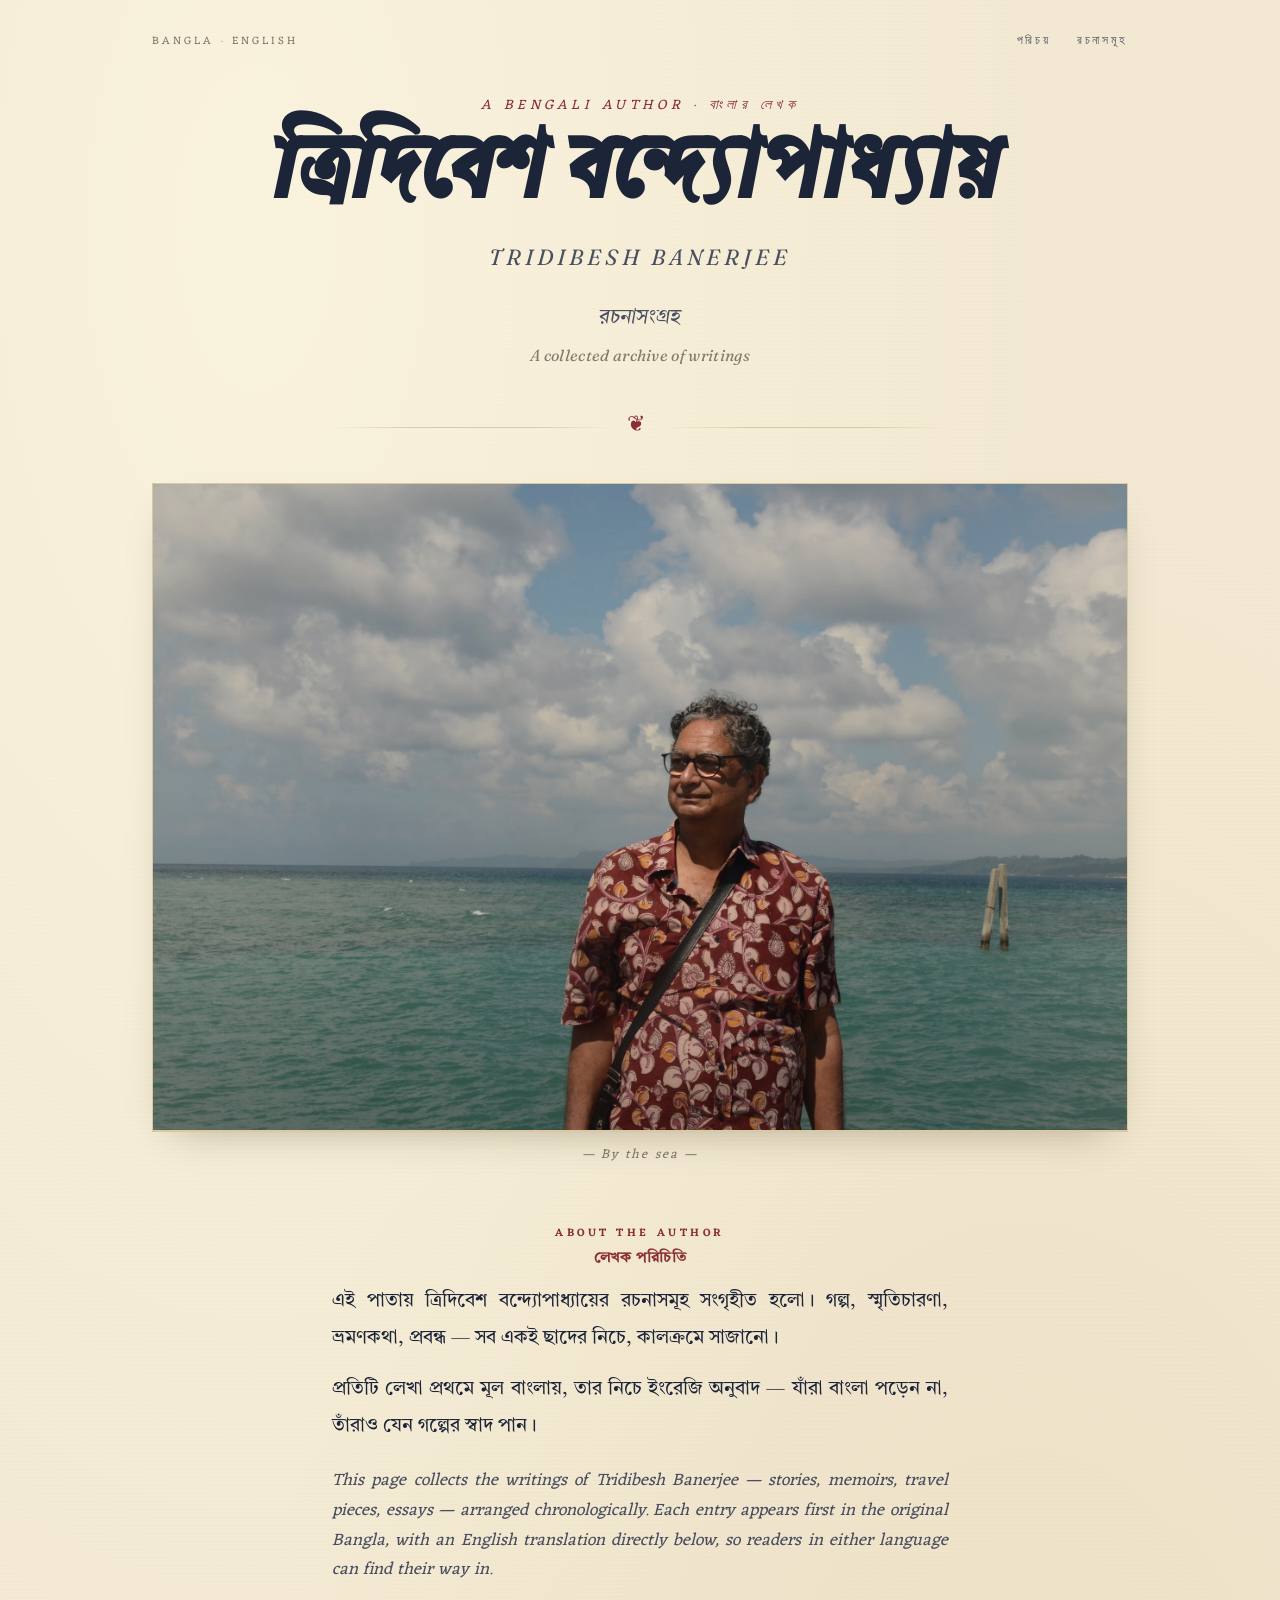
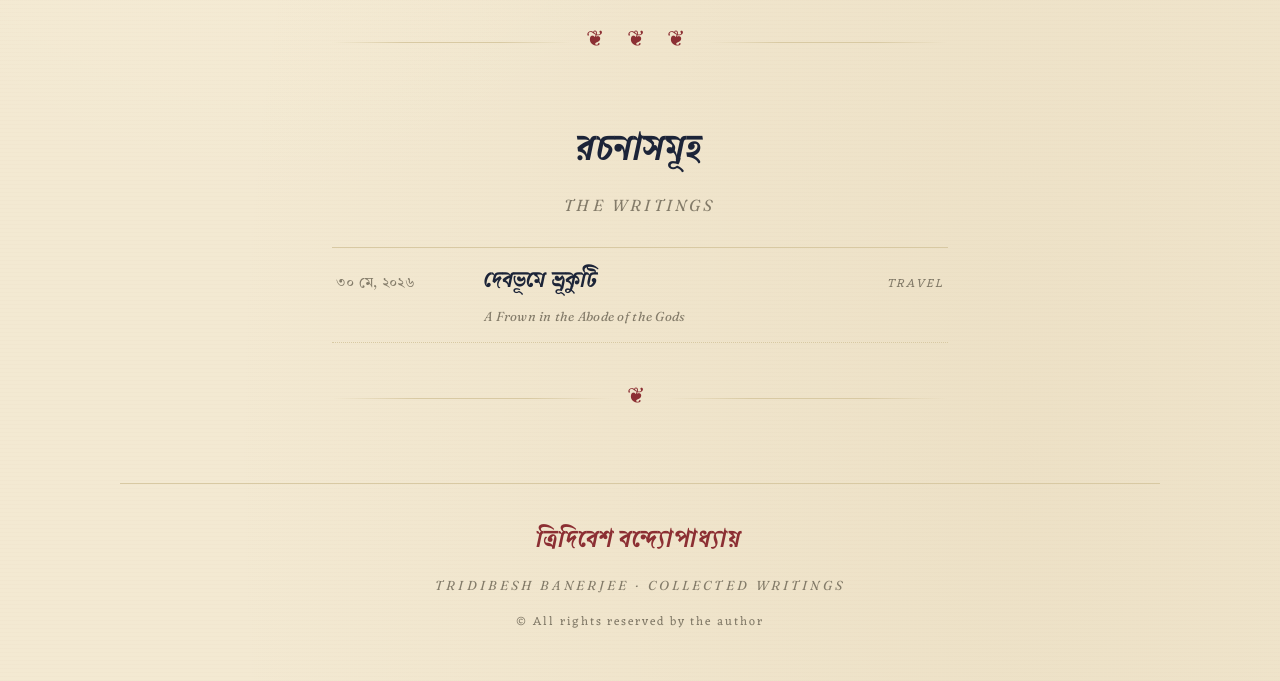
==== commit a3a3c7d2: "TOC: show title in Bengali (primary) with English subtitle (secondary) Co-Authored-By: Claude Opus 4" ====
--- a/index.html
+++ b/index.html
@@ -63,7 +63,7 @@
     <li>
       <a href="debabhume-bhrukuti.html">
         <span class="ix-date" lang="bn">৩০ মে, ২০২৬</span>
-        <span class="ix-title" lang="bn">দেবভূমে ভ্রূকুটি</span>
+        <span class="ix-title" lang="bn">দেবভূমে ভ্রূকুটি<span class="ix-title-en" lang="en">A Frown in the Abode of the Gods</span></span>
         <span class="ix-kind">Travel</span>
       </a>
     </li>
--- a/style.css
+++ b/style.css
@@ -284,6 +284,15 @@
   .index-list .ix-title {
     font-family: var(--bn-display);
     font-size: 22px;
+  }
+  .index-list .ix-title-en {
+    display: block;
+    font-family: var(--en-display);
+    font-style: italic;
+    font-size: 13px;
+    letter-spacing: 0.02em;
+    color: var(--ink-mute);
+    margin-top: 1px;
   }
   .index-list .ix-kind {
     font-family: var(--en-body);
